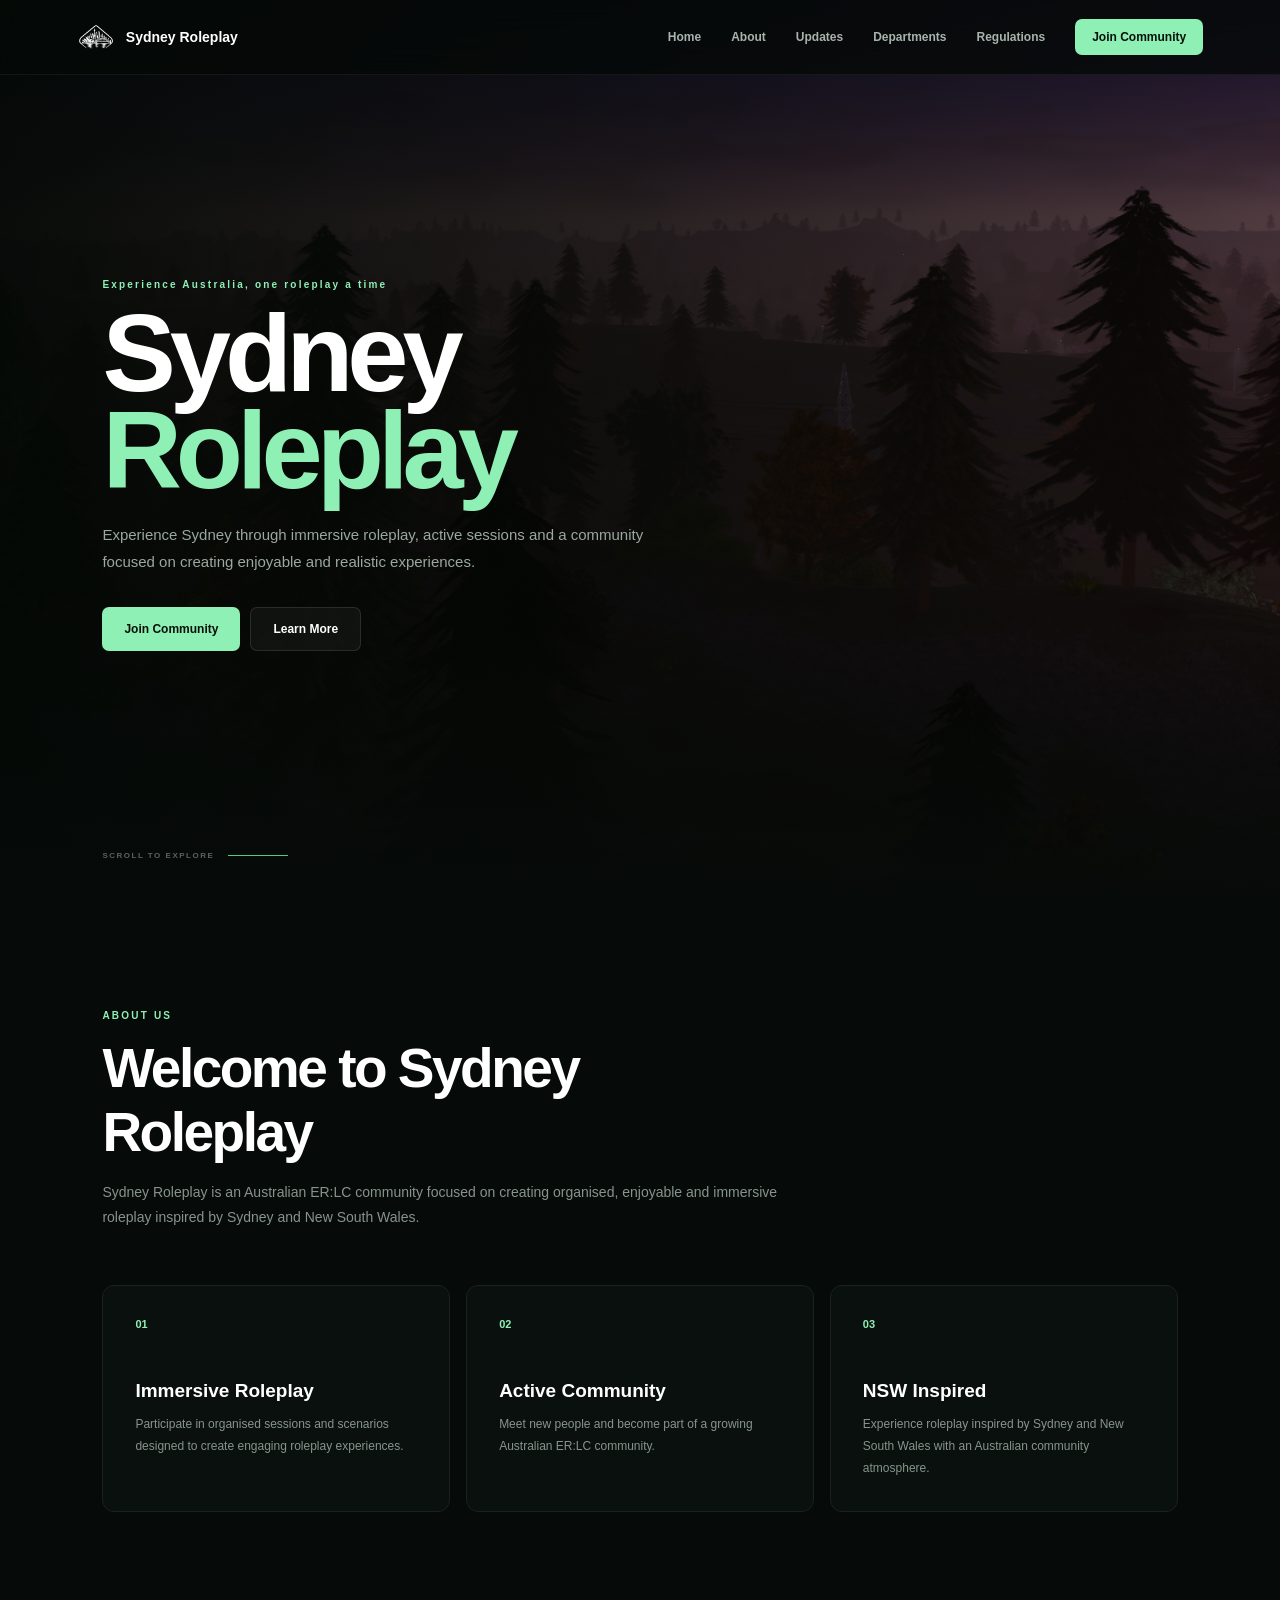
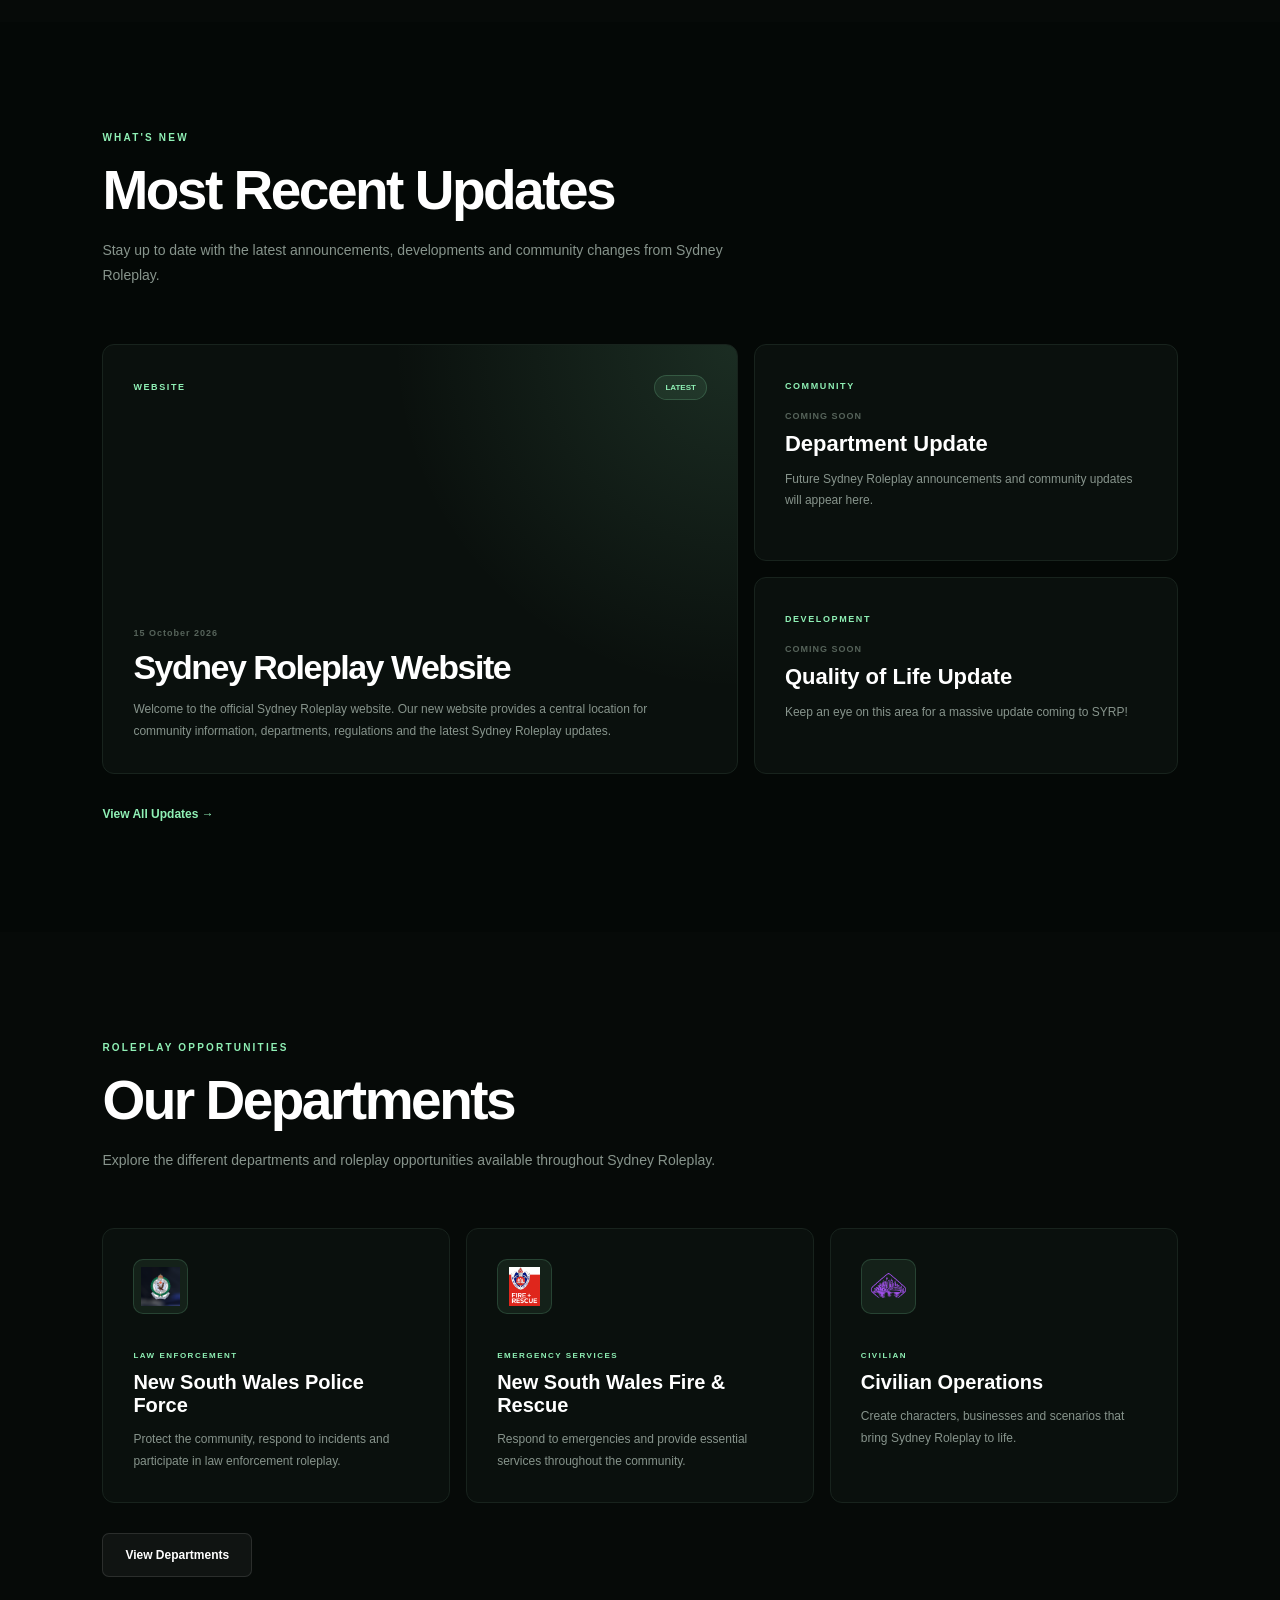
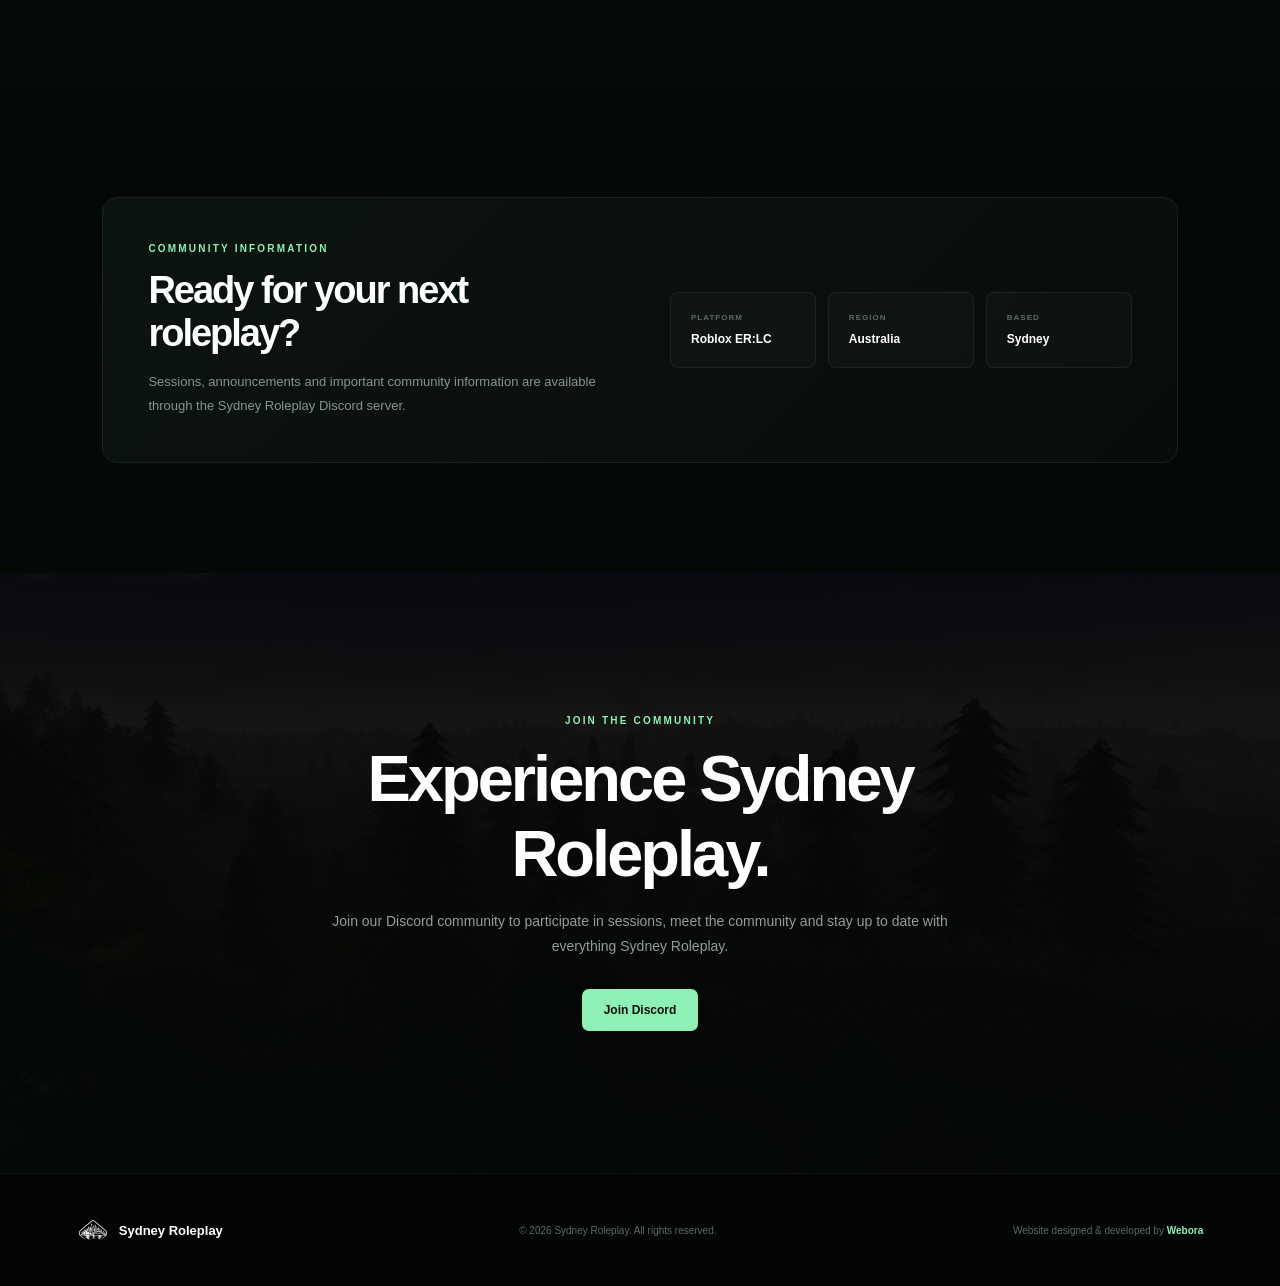
==== index.html @ b18fc3dd "Add files via upload" ====
<!DOCTYPE html>
<html lang="en">

<head>
    <meta charset="UTF-8">
    <meta name="viewport" content="width=device-width, initial-scale=1.0">

    <meta
        name="description"
        content="Sydney Roleplay - An Australian ER:LC roleplay community."
    >

    <title>Sydney Roleplay</title>

    <link rel="stylesheet" href="css/style.css">
</head>

<body>

<!-- ========================================
     NAVBAR
======================================== -->

<header class="navbar">

    <a href="index.html" class="nav-brand">

        <img
            src="assets/images/logo.png"
            alt="Sydney Roleplay Logo"
        >

        <span>Sydney Roleplay</span>

    </a>

    <button
        class="menu-button"
        id="menuButton"
        aria-label="Open navigation"
    >
        ☰
    </button>

    <nav class="nav-links" id="navLinks">

        <a href="#home">Home</a>
        <a href="#about">About</a>
        <a href="#updates">Updates</a>
        <a href="departments.html">Departments</a>
        <a href="regulations.html">Regulations</a>

        <a href="https://discord.gg/NkQF2Vq3fe" class="nav-button">
            Join Community
        </a>

    </nav>

</header>


<!-- ========================================
     HERO
======================================== -->

<section class="hero" id="home">

    <div class="hero-overlay"></div>

    <div class="hero-content reveal">

        <p class="eyebrow">
            Experience Australia, one roleplay a time
        </p>

        <h1>
            Sydney
            <span>Roleplay</span>
        </h1>

        <p class="hero-description">
            Experience Sydney through immersive roleplay,
            active sessions and a community focused on
            creating enjoyable and realistic experiences.
        </p>

        <div class="hero-buttons">

            <a
                href="#join"
                class="button primary-button"
            >
                Join Community
            </a>

            <a
                href="#about"
                class="button secondary-button"
            >
                Learn More
            </a>

        </div>

    </div>

    <div class="scroll-indicator">

        <span>
            SCROLL TO EXPLORE
        </span>

        <div class="scroll-line"></div>

    </div>

</section>


<!-- ========================================
     ABOUT
======================================== -->

<section class="section" id="about">

    <div class="section-heading reveal">

        <p class="section-label">
            ABOUT US
        </p>

        <h2>
            Welcome to Sydney Roleplay
        </h2>

        <p>
            Sydney Roleplay is an Australian ER:LC community
            focused on creating organised, enjoyable and
            immersive roleplay inspired by Sydney and
            New South Wales.
        </p>

    </div>


    <div class="feature-grid">

        <div class="feature-card reveal">

            <span class="feature-number">
                01
            </span>

            <h3>
                Immersive Roleplay
            </h3>

            <p>
                Participate in organised sessions and
                scenarios designed to create engaging
                roleplay experiences.
            </p>

        </div>


        <div class="feature-card reveal">

            <span class="feature-number">
                02
            </span>

            <h3>
                Active Community
            </h3>

            <p>
                Meet new people and become part of a
                growing Australian ER:LC community.
            </p>

        </div>


        <div class="feature-card reveal">

            <span class="feature-number">
                03
            </span>

            <h3>
                NSW Inspired
            </h3>

            <p>
                Experience roleplay inspired by Sydney
                and New South Wales with an Australian
                community atmosphere.
            </p>

        </div>

    </div>

</section>


<!-- ========================================
     MOST RECENT UPDATES
======================================== -->

<section class="section updates-section" id="updates">

    <div class="section-heading reveal">

        <p class="section-label">
            WHAT'S NEW
        </p>

        <h2>
            Most Recent Updates
        </h2>

        <p>
            Stay up to date with the latest announcements,
            developments and community changes from
            Sydney Roleplay.
        </p>

    </div>


    <div class="updates-layout">

        <!-- FEATURED UPDATE -->

        <article class="update-card featured-update reveal">

            <div class="update-top">

                <span class="update-category">
                    WEBSITE
                </span>

                <span class="latest-badge">
                    LATEST
                </span>

            </div>


            <div class="update-content">

                <p class="update-date">
                    15 October 2026
                </p>

                <h3>
                    Sydney Roleplay Website
                </h3>

                <p>
                    Welcome to the official Sydney Roleplay
                    website. Our new website provides a central
                    location for community information,
                    departments, regulations and the latest
                    Sydney Roleplay updates.
                </p>

            </div>

        </article>


        <!-- SMALL UPDATES -->

        <div class="small-updates">

            <article class="update-card reveal">

                <span class="update-category">
                    COMMUNITY
                </span>

                <p class="update-date">
                    COMING SOON
                </p>

                <h3>
                    Department Update
                </h3>

                <p>
                    Future Sydney Roleplay announcements
                    and community updates will appear here.
                </p>

            </article>


            <article class="update-card reveal">

                <span class="update-category">
                    DEVELOPMENT
                </span>

                <p class="update-date">
                    COMING SOON
                </p>

                <h3>
                    Quality of Life Update
                </h3>

                <p>
                    Keep an eye on this area for a massive update coming to SYRP!
                </p>

            </article>

        </div>

    </div>


    <div class="section-action reveal">

        <a
            href="updates.html"
            class="text-button"
        >
            View All Updates →
        </a>

    </div>

</section>


<!-- ========================================
     DEPARTMENTS
======================================== -->

<section class="section departments-preview">

    <div class="section-heading reveal">

        <p class="section-label">
            ROLEPLAY OPPORTUNITIES
        </p>

        <h2>
            Our Departments
        </h2>

        <p>
            Explore the different departments and
            roleplay opportunities available throughout
            Sydney Roleplay.
        </p>

    </div>


    <div class="department-grid">

        <div class="department-card reveal">

            <div class="department-icon department-logo">
    <img
        src="assets/images/police.png"
        alt="Police Logo"
    >
</div>

            <p class="department-type">
                LAW ENFORCEMENT
            </p>

            <h3>
                New South Wales Police Force
            </h3>

            <p>
                Protect the community, respond to incidents
                and participate in law enforcement roleplay.
            </p>

        </div>


        <div class="department-card reveal">

            <div class="department-icon department-logo">
    <img
        src="assets/images/fire.png"
        alt="Fire & Rescue Logo"
    >
</div>

            <p class="department-type">
                EMERGENCY SERVICES
            </p>

            <h3>
                New South Wales Fire & Rescue
            </h3>

            <p>
                Respond to emergencies and provide essential
                services throughout the community.
            </p>

        </div>


        <div class="department-card reveal">

            <div class="department-icon department-logo">
    <img
        src="assets/images/civ.png"
        alt="Civilian Operations Logo"
    >
</div>

            <p class="department-type">
                CIVILIAN
            </p>

            <h3>
                Civilian Operations
            </h3>

            <p>
                Create characters, businesses and scenarios
                that bring Sydney Roleplay to life.
            </p>

        </div>

    </div>


    <div class="section-action reveal">

        <a
            href="departments.html"
            class="button secondary-button"
        >
            View Departments
        </a>

    </div>

</section>


<!-- ========================================
     SERVER INFORMATION
======================================== -->

<section class="section server-section">

    <div class="server-container reveal">

        <div class="server-content">

            <p class="section-label">
                COMMUNITY INFORMATION
            </p>

            <h2>
                Ready for your next roleplay?
            </h2>

            <p>
                Sessions, announcements and important
                community information are available through
                the Sydney Roleplay Discord server.
            </p>

        </div>


        <div class="server-details">

            <div>

                <span>
                    PLATFORM
                </span>

                <strong>
                    Roblox ER:LC
                </strong>

            </div>


            <div>

                <span>
                    REGION
                </span>

                <strong>
                    Australia
                </strong>

            </div>


            <div>

                <span>
                    BASED
                </span>

                <strong>
                    Sydney
                </strong>

            </div>

        </div>

    </div>

</section>


<!-- ========================================
     JOIN
======================================== -->

<section class="join-section" id="join">

    <div class="join-content reveal">

        <p class="section-label">
            JOIN THE COMMUNITY
        </p>

        <h2>
            Experience Sydney Roleplay.
        </h2>

        <p>
            Join our Discord community to participate
            in sessions, meet the community and stay
            up to date with everything Sydney Roleplay.
        </p>

        <!-- REPLACE # WITH YOUR DISCORD INVITE -->

        <a
            href="https://discord.gg/NkQF2Vq3fe"
            target="_blank"
            rel="noopener noreferrer"
            class="button primary-button"
        >
            Join Discord
        </a>

    </div>

</section>


<!-- ========================================
     FOOTER
======================================== -->

<footer class="footer">

    <div class="footer-content">

        <div class="footer-brand">

            <img
                src="assets/images/logo.png"
                alt="Sydney Roleplay Logo"
            >

            <span>
                Sydney Roleplay
            </span>

        </div>


        <p>
            © 2026 Sydney Roleplay.
            All rights reserved.
        </p>


        <p class="webora-credit">
            Website designed & developed by
            <span>Webora</span>
        </p>

    </div>

</footer>


<script src="js/script.js"></script>

</body>

</html>
---- css/style.css ----
/* ========================================
   SYDNEY ROLEPLAY
   LIGHT GREEN THEME
======================================== */

:root {
    --green: #8ff0b5;
    --green-bright: #a9f7c8;
    --green-dark: #55c985;

    --background: #060a08;
    --background-dark: #030605;

    --card: #0a100d;
    --card-light: #0d1511;

    --border: #18231d;
    --border-hover: #2d4938;

    --text: #ffffff;
    --muted: #87948c;
}


/* ========================================
   RESET
======================================== */

* {
    margin: 0;
    padding: 0;
    box-sizing: border-box;
}

html {
    scroll-behavior: smooth;
}

body {
    background: var(--background);
    color: var(--text);

    font-family:
        Inter,
        Arial,
        Helvetica,
        sans-serif;

    overflow-x: hidden;
}

a {
    color: inherit;
    text-decoration: none;
}

button {
    font: inherit;
}


/* ========================================
   NAVBAR
======================================== */

.navbar {
    position: fixed;

    top: 0;
    left: 0;

    width: 100%;
    height: 75px;

    padding: 0 6%;

    display: flex;
    align-items: center;
    justify-content: space-between;

    background: rgba(4, 9, 6, 0.75);

    border-bottom:
        1px solid rgba(255, 255, 255, 0.06);

    backdrop-filter: blur(18px);

    z-index: 1000;

    transition: 0.3s;
}


.nav-brand {
    display: flex;
    align-items: center;

    gap: 11px;

    font-size: 14px;
    font-weight: 750;
}


.nav-brand img {
    width: 38px;
    height: 38px;

    object-fit: contain;
}


.nav-links {
    display: flex;
    align-items: center;

    gap: 30px;
}


.nav-links > a {
    color: #a8b4ac;

    font-size: 12px;
    font-weight: 600;

    transition: 0.2s;
}


.nav-links > a:hover {
    color: var(--green);
}


.nav-links .nav-button {
    padding: 11px 17px;

    background: var(--green);
    color: #071009;

    border-radius: 7px;

    font-weight: 800;
}


.nav-links .nav-button:hover {
    background: var(--green-bright);
    color: #071009;
}


.menu-button {
    display: none;

    background: none;
    color: white;

    border: none;

    font-size: 25px;

    cursor: pointer;
}


/* ========================================
   HERO
======================================== */

.hero {
    position: relative;

    min-height: 100vh;

    display: flex;
    align-items: center;

    padding: 130px 8% 100px;

    background:
        linear-gradient(
            90deg,
            rgba(3, 8, 5, 0.96) 0%,
            rgba(3, 8, 5, 0.76) 48%,
            rgba(3, 8, 5, 0.48) 100%
        ),
        url("../assets/images/background.png");

    background-size: cover;
    background-position: center;
}


.hero-overlay {
    position: absolute;
    inset: 0;

    background:
        linear-gradient(
            to top,
            var(--background) 0%,
            transparent 30%
        );

    pointer-events: none;
}


.hero-content {
    position: relative;

    max-width: 760px;

    z-index: 2;
}


.eyebrow,
.section-label {
    margin-bottom: 15px;

    color: var(--green);

    font-size: 10px;
    font-weight: 800;

    letter-spacing: 2.2px;
}


.hero h1 {
    max-width: 750px;

    margin-bottom: 22px;

    font-size: clamp(
        60px,
        9vw,
        110px
    );

    line-height: 0.88;

    letter-spacing: -6px;
}


.hero h1 span {
    color: var(--green);
}


.hero-description {
    max-width: 580px;

    margin-bottom: 32px;

    color: #9ba8a0;

    font-size: 15px;

    line-height: 1.8;
}


.hero-buttons {
    display: flex;

    gap: 10px;
}


/* ========================================
   BUTTONS
======================================== */

.button {
    display: inline-flex;

    align-items: center;
    justify-content: center;

    padding: 14px 22px;

    border-radius: 7px;

    font-size: 12px;
    font-weight: 750;

    transition: 0.2s;
}


.primary-button {
    background: var(--green);
    color: #061009;
}


.primary-button:hover {
    background: var(--green-bright);

    transform: translateY(-2px);
}


.secondary-button {
    background:
        rgba(255, 255, 255, 0.045);

    color: white;

    border:
        1px solid rgba(255, 255, 255, 0.11);
}


.secondary-button:hover {
    border-color:
        rgba(143, 240, 181, 0.35);

    background:
        rgba(143, 240, 181, 0.06);

    transform: translateY(-2px);
}


/* ========================================
   SCROLL
======================================== */

.scroll-indicator {
    position: absolute;

    left: 8%;
    bottom: 40px;

    display: flex;
    align-items: center;

    gap: 14px;

    color: #58645c;

    font-size: 8px;
    font-weight: 800;

    letter-spacing: 1.5px;

    z-index: 3;
}


.scroll-line {
    width: 60px;
    height: 1px;

    background: var(--green-dark);
}


/* ========================================
   SECTIONS
======================================== */

.section {
    padding: 110px 8%;
}


.section-heading {
    max-width: 680px;

    margin-bottom: 55px;
}


.section-heading h2 {
    margin-bottom: 16px;

    font-size: clamp(
        36px,
        5vw,
        55px
    );

    letter-spacing: -2.5px;
}


.section-heading > p:last-child {
    color: var(--muted);

    font-size: 14px;

    line-height: 1.8;
}


/* ========================================
   ABOUT CARDS
======================================== */

.feature-grid {
    display: grid;

    grid-template-columns:
        repeat(3, 1fr);

    gap: 16px;
}


.feature-card {
    padding: 32px;

    background: var(--card);

    border:
        1px solid var(--border);

    border-radius: 12px;

    transition: 0.25s;
}


.feature-card:hover {
    transform: translateY(-4px);

    border-color: var(--border-hover);

    box-shadow:
        0 15px 40px
        rgba(0, 0, 0, 0.18);
}


.feature-number {
    display: block;

    margin-bottom: 50px;

    color: var(--green);

    font-size: 11px;
    font-weight: 800;
}


.feature-card h3 {
    margin-bottom: 12px;

    font-size: 19px;
}


.feature-card p {
    color: var(--muted);

    font-size: 12px;

    line-height: 1.8;
}


/* ========================================
   UPDATES
======================================== */

.updates-section {
    background: #040806;
}


.updates-layout {
    display: grid;

    grid-template-columns:
        1.5fr 1fr;

    gap: 16px;
}


.update-card {
    padding: 30px;

    background: var(--card);

    border:
        1px solid var(--border);

    border-radius: 12px;

    transition: 0.25s;
}


.update-card:hover {
    transform: translateY(-3px);

    border-color: var(--border-hover);
}


.featured-update {
    min-height: 430px;

    display: flex;
    flex-direction: column;
    justify-content: space-between;

    background:
        radial-gradient(
            circle at top right,
            rgba(143, 240, 181, 0.13),
            transparent 45%
        ),
        var(--card);
}


.update-top {
    display: flex;

    align-items: center;
    justify-content: space-between;
}


.update-category {
    color: var(--green);

    font-size: 9px;
    font-weight: 800;

    letter-spacing: 1.6px;
}


.latest-badge {
    padding: 7px 10px;

    background:
        rgba(143, 240, 181, 0.08);

    color: var(--green);

    border:
        1px solid
        rgba(143, 240, 181, 0.18);

    border-radius: 100px;

    font-size: 8px;
    font-weight: 800;
}


.update-date {
    margin: 18px 0 10px;

    color: #56635a;

    font-size: 9px;
    font-weight: 700;

    letter-spacing: 1px;
}


.update-card h3 {
    margin-bottom: 12px;

    font-size: 22px;
}


.featured-update h3 {
    font-size: 34px;

    letter-spacing: -1.5px;
}


.update-card p:last-child {
    color: var(--muted);

    font-size: 12px;

    line-height: 1.8;
}


.small-updates {
    display: grid;

    gap: 16px;
}


.section-action {
    margin-top: 30px;
}


.text-button {
    color: var(--green);

    font-size: 12px;
    font-weight: 700;
}


.text-button:hover {
    color: var(--green-bright);
}


/* ========================================
   DEPARTMENTS
======================================== */

.department-grid {
    display: grid;

    grid-template-columns:
        repeat(3, 1fr);

    gap: 16px;
}


.department-card {
    padding: 30px;

    background: var(--card);

    border:
        1px solid var(--border);

    border-radius: 12px;

    transition: 0.25s;
}


.department-card:hover {
    transform: translateY(-4px);

    border-color: var(--border-hover);
}


.department-icon {
    width: 55px;
    height: 55px;

    margin-bottom: 35px;

    display: flex;
    align-items: center;
    justify-content: center;

    background:
        rgba(143, 240, 181, 0.08);

    color: var(--green);

    border:
        1px solid
        rgba(143, 240, 181, 0.16);

    border-radius: 10px;

    font-size: 10px;
    font-weight: 900;
}


.department-type {
    margin-bottom: 8px;

    color: var(--green) !important;

    font-size: 8px !important;
    font-weight: 800;

    letter-spacing: 1.5px;
}


.department-card h3 {
    margin-bottom: 12px;

    font-size: 20px;
}


.department-card p {
    color: var(--muted);

    font-size: 12px;

    line-height: 1.8;
}


/* ========================================
   SERVER INFORMATION
======================================== */

.server-section {
    background: #040806;
}


.server-container {
    max-width: 1200px;

    margin: auto;

    padding: 45px;

    display: grid;

    grid-template-columns:
        1fr 1fr;

    gap: 60px;

    background:
        linear-gradient(
            135deg,
            #0c1410,
            #080d0a
        );

    border:
        1px solid var(--border);

    border-radius: 15px;
}


.server-content h2 {
    margin-bottom: 15px;

    font-size: 38px;

    letter-spacing: -2px;
}


.server-content > p:last-child {
    color: var(--muted);

    font-size: 13px;

    line-height: 1.8;
}


.server-details {
    display: grid;

    grid-template-columns:
        repeat(3, 1fr);

    align-items: center;

    gap: 12px;
}


.server-details div {
    padding: 20px;

    background:
        rgba(255, 255, 255, 0.025);

    border:
        1px solid
        rgba(255, 255, 255, 0.06);

    border-radius: 8px;
}


.server-details span {
    display: block;

    margin-bottom: 7px;

    color: #5c6960;

    font-size: 8px;
    font-weight: 800;

    letter-spacing: 1px;
}


.server-details strong {
    font-size: 12px;
}


/* ========================================
   JOIN
======================================== */

.join-section {
    min-height: 600px;

    padding: 100px 8%;

    display: flex;
    align-items: center;
    justify-content: center;

    text-align: center;

    background:
        linear-gradient(
            rgba(3, 8, 5, 0.84),
            rgba(3, 8, 5, 0.96)
        ),
        url("../assets/images/background.png");

    background-size: cover;
    background-position: center;
}


.join-content {
    max-width: 650px;
}


.join-content h2 {
    margin-bottom: 18px;

    font-size: clamp(
        42px,
        6vw,
        65px
    );

    letter-spacing: -3px;
}


.join-content > p:not(.section-label) {
    margin-bottom: 30px;

    color: #929e96;

    font-size: 14px;

    line-height: 1.8;
}


/* ========================================
   FOOTER
======================================== */

.footer {
    padding: 40px 6%;

    background: #020503;

    border-top:
        1px solid rgba(255,255,255,0.06);
}


.footer-content {
    max-width: 1300px;

    margin: auto;

    display: flex;
    align-items: center;
    justify-content: space-between;

    gap: 25px;
}


.footer-brand {
    display: flex;
    align-items: center;

    gap: 10px;

    font-size: 13px;
    font-weight: 700;
}


.footer-brand img {
    width: 32px;
    height: 32px;

    object-fit: contain;
}


.footer p {
    color: #5e6a62;

    font-size: 10px;
}


.webora-credit span {
    color: var(--green);

    font-weight: 800;
}


/* ========================================
   SCROLL REVEAL
======================================== */

.reveal-ready .reveal {
    opacity: 0;

    transform: translateY(25px);

    transition:
        opacity 0.7s ease,
        transform 0.7s ease;
}


.reveal-ready .reveal.visible {
    opacity: 1;

    transform: translateY(0);
}


/* ========================================
   MOBILE
======================================== */

@media (max-width: 900px) {

    .menu-button {
        display: block;
    }


    .nav-links {
        position: absolute;

        top: 75px;
        left: 0;

        width: 100%;

        padding: 25px;

        display: none;
        flex-direction: column;
        align-items: stretch;

        gap: 5px;

        background:
            rgba(3, 8, 5, 0.98);

        border-bottom:
            1px solid var(--border);
    }


    .nav-links.open {
        display: flex;
    }


    .nav-links > a {
        padding: 13px;
    }


    .feature-grid,
    .department-grid {
        grid-template-columns: 1fr;
    }


    .updates-layout {
        grid-template-columns: 1fr;
    }


    .featured-update {
        min-height: 350px;
    }


    .server-container {
        grid-template-columns: 1fr;
    }


    .server-details {
        grid-template-columns: 1fr;
    }


    .footer-content {
        flex-direction: column;

        text-align: center;
    }

}


@media (max-width: 600px) {

    .section {
        padding: 85px 22px;
    }


    .hero {
        padding: 120px 22px 100px;
    }


    .hero h1 {
        font-size: 60px;

        letter-spacing: -4px;
    }


    .hero-buttons {
        flex-direction: column;
    }


    .scroll-indicator {
        left: 22px;
    }


    .server-container {
        padding: 25px;
    }


    .featured-update h3 {
        font-size: 27px;
    }

}/* DEPARTMENT LOGOS */

.department-logo {
    overflow: hidden;
    padding: 7px;
}

.department-logo img {
    width: 100%;
    height: 100%;

    object-fit: contain;
}/* ========================================
   PAGE HERO
======================================== */

.page-hero {
    min-height: 520px;

    padding: 150px 8% 90px;

    display: flex;
    align-items: center;

    background:
        linear-gradient(
            rgba(3, 8, 5, 0.78),
            rgba(3, 8, 5, 0.96)
        ),
        url("../assets/images/background.png");

    background-size: cover;
    background-position: center;
}


.page-hero-content {
    max-width: 750px;
}


.page-hero h1 {
    margin-bottom: 20px;

    font-size: clamp(
        55px,
        8vw,
        90px
    );

    line-height: 0.95;

    letter-spacing: -5px;
}


.page-hero h1 span {
    color: var(--green);
}


.page-hero-content > p:last-child {
    max-width: 570px;

    color: var(--muted);

    font-size: 14px;

    line-height: 1.8;
}



/* ========================================
   ALL UPDATES
======================================== */

.all-updates-section {
    background: var(--background);
}


.all-updates-grid {
    display: grid;

    gap: 18px;

    max-width: 1100px;
}


.full-update-card {
    padding: 35px;

    background:
        radial-gradient(
            circle at top right,
            rgba(143, 240, 181, 0.06),
            transparent 35%
        ),
        var(--card);

    border:
        1px solid var(--border);

    border-radius: 14px;

    transition: 0.25s;
}


.full-update-card:hover {
    transform: translateY(-3px);

    border-color: var(--border-hover);
}


.full-update-header {
    display: flex;

    align-items: flex-start;
    justify-content: space-between;

    gap: 20px;
}


.full-update-header h3 {
    margin-top: 10px;

    font-size: 27px;

    letter-spacing: -1px;
}


.full-update-description {
    max-width: 800px;

    margin-top: 18px;

    color: var(--muted);

    font-size: 13px;

    line-height: 1.9;

    white-space: pre-line;
}


.update-footer {
    margin-top: 28px;

    padding-top: 18px;

    display: flex;
    justify-content: space-between;

    gap: 20px;

    border-top:
        1px solid rgba(255,255,255,0.06);

    color: #59665d;

    font-size: 9px;

    font-weight: 700;

    letter-spacing: 0.7px;
}



/* ========================================
   UPDATES JOIN
======================================== */

.updates-join {
    padding: 110px 8%;

    display: flex;
    justify-content: center;

    text-align: center;

    background: #040806;
}


.updates-join-content {
    max-width: 650px;
}


.updates-join h2 {
    margin-bottom: 16px;

    font-size: clamp(
        38px,
        5vw,
        55px
    );

    letter-spacing: -2.5px;
}


.updates-join-content > p:not(.section-label) {
    margin-bottom: 28px;

    color: var(--muted);

    font-size: 13px;

    line-height: 1.8;
}



/* ========================================
   ACTIVE NAVIGATION
======================================== */

.nav-links > a.active {
    color: var(--green);
}



/* ========================================
   UPDATES MOBILE
======================================== */

@media (max-width: 600px) {

    .page-hero {
        min-height: 450px;

        padding:
            130px 22px 70px;
    }


    .page-hero h1 {
        font-size: 55px;

        letter-spacing: -3px;
    }


    .full-update-card {
        padding: 25px;
    }


    .full-update-header h3 {
        font-size: 23px;
    }


    .update-footer {
        flex-direction: column;

        gap: 5px;
    }

}/* ========================================
   DEPARTMENT SHOWCASE
======================================== */

.departments-page {
    background: var(--background);
}


.department-showcase {
    max-width: 1250px;

    display: grid;

    gap: 25px;
}



/* ========================================
   LARGE DEPARTMENT CARD
======================================== */

.department-showcase-card {
    position: relative;

    min-height: 500px;

    overflow: hidden;

    display: flex;
    align-items: flex-end;

    border:
        1px solid var(--border);

    border-radius: 16px;

    background-size: cover;

    background-position: center;

    transition:
        transform 0.3s ease,
        border-color 0.3s ease;
}


.department-showcase-card:hover {
    transform: translateY(-5px);

    border-color:
        rgba(143, 240, 181, 0.35);
}



/* ========================================
   DEPARTMENT BACKGROUNDS
======================================== */

.nswpf-card {
    background-image:
        url("../assets/images/nswpfback.png");
}


.afp-card {
    background-image:
        url("../assets/images/AFPback.png");
}



/* ========================================
   BACKGROUND OVERLAY
======================================== */

.department-showcase-overlay {
    position: absolute;

    inset: 0;

    background:
        linear-gradient(
            90deg,
            rgba(3, 8, 5, 0.97) 0%,
            rgba(3, 8, 5, 0.86) 38%,
            rgba(3, 8, 5, 0.40) 75%,
            rgba(3, 8, 5, 0.22) 100%
        );

    transition: 0.3s;
}


.department-showcase-card:hover
.department-showcase-overlay {
    background:
        linear-gradient(
            90deg,
            rgba(3, 8, 5, 0.97) 0%,
            rgba(3, 8, 5, 0.82) 38%,
            rgba(3, 8, 5, 0.34) 75%,
            rgba(3, 8, 5, 0.15) 100%
        );
}



/* ========================================
   CONTENT
======================================== */

.department-showcase-content {
    position: relative;

    width: 100%;

    padding: 55px;

    display: flex;
    align-items: center;

    gap: 35px;

    z-index: 2;
}



/* ========================================
   LOGO
======================================== */

.department-showcase-logo {
    width: 120px;
    height: 120px;

    flex-shrink: 0;

    padding: 15px;

    display: flex;
    align-items: center;
    justify-content: center;

    background:
        rgba(7, 13, 9, 0.75);

    border:
        1px solid
        rgba(143, 240, 181, 0.18);

    border-radius: 16px;

    backdrop-filter: blur(12px);
}


.department-showcase-logo img {
    width: 100%;
    height: 100%;

    object-fit: contain;
}



/* ========================================
   TEXT
======================================== */

.department-showcase-text {
    max-width: 620px;
}


.department-showcase-type {
    margin-bottom: 10px;

    color: var(--green);

    font-size: 9px;
    font-weight: 800;

    letter-spacing: 1.8px;
}


.department-showcase-text h2 {
    margin-bottom: 16px;

    font-size: clamp(
        32px,
        4vw,
        48px
    );

    line-height: 1;

    letter-spacing: -2px;
}


.department-showcase-text h2 span {
    color: var(--green);
}


.department-showcase-text > p:last-of-type {
    max-width: 570px;

    color: #a0aaa3;

    font-size: 13px;

    line-height: 1.8;
}



/* ========================================
   TAGS
======================================== */

.department-tags {
    margin-top: 22px;

    display: flex;
    flex-wrap: wrap;

    gap: 8px;
}


.department-tags span {
    padding: 7px 11px;

    background:
        rgba(143, 240, 181, 0.07);

    color: var(--green);

    border:
        1px solid
        rgba(143, 240, 181, 0.13);

    border-radius: 100px;

    font-size: 8px;
    font-weight: 700;

    letter-spacing: 0.5px;
}



/* ========================================
   MORE DEPARTMENTS
======================================== */

.department-coming {
    padding: 100px 8%;

    display: flex;
    justify-content: center;

    background: #040806;

    text-align: center;
}


.department-coming-content {
    max-width: 620px;
}


.department-coming h2 {
    margin-bottom: 15px;

    font-size: clamp(
        35px,
        5vw,
        50px
    );

    letter-spacing: -2px;
}


.department-coming-content > p:last-child {
    color: var(--muted);

    font-size: 13px;

    line-height: 1.8;
}



/* ========================================
   DEPARTMENT MOBILE
======================================== */

@media (max-width: 750px) {

    .department-showcase-card {
        min-height: 600px;

        align-items: flex-end;

        background-position: center;
    }


    .department-showcase-overlay {
        background:
            linear-gradient(
                to top,
                rgba(3, 8, 5, 0.98) 0%,
                rgba(3, 8, 5, 0.90) 48%,
                rgba(3, 8, 5, 0.35) 100%
            );
    }


    .department-showcase-card:hover
    .department-showcase-overlay {
        background:
            linear-gradient(
                to top,
                rgba(3, 8, 5, 0.98) 0%,
                rgba(3, 8, 5, 0.90) 48%,
                rgba(3, 8, 5, 0.35) 100%
            );
    }


    .department-showcase-content {
        padding: 30px;

        flex-direction: column;

        align-items: flex-start;

        gap: 22px;
    }


    .department-showcase-logo {
        width: 90px;
        height: 90px;
    }


    .department-showcase-text h2 {
        font-size: 34px;
    }

}/* ========================================
   AMBULANCE BACKGROUND
======================================== */

.ambulance-card {
    background-image:
        url("../assets/images/ambulanceback.png");
}


/* ========================================
   VIEW SUBDIVISIONS BUTTON
======================================== */

.department-button {
    width: fit-content;

    margin-top: 25px;

    padding: 13px 18px;

    display: inline-flex;
    align-items: center;

    gap: 12px;

    background: var(--green);
    color: #061009;

    border-radius: 8px;

    font-size: 11px;
    font-weight: 800;

    text-decoration: none;

    transition:
        transform 0.2s ease,
        background 0.2s ease;
}


.department-button span {
    font-size: 16px;

    transition:
        transform 0.2s ease;
}


.department-button:hover {
    background: var(--green-bright);

    transform: translateY(-2px);
}


.department-button:hover span {
    transform: translateX(4px);
}/* ========================================
   DEPARTMENT SUBDIVISION PAGE
======================================== */

.department-page-hero {
    position: relative;

    min-height: 720px;

    padding: 150px 8% 90px;

    display: flex;
    align-items: flex-end;

    background-size: cover;
    background-position: center;
}


.nswpf-page-hero {
    background-image:
        url("../assets/images/nswpfback.png");
}


.department-page-overlay {
    position: absolute;
    inset: 0;

    background:
        linear-gradient(
            to right,
            rgba(3, 8, 5, 0.98) 0%,
            rgba(3, 8, 5, 0.82) 48%,
            rgba(3, 8, 5, 0.35) 100%
        ),
        linear-gradient(
            to top,
            var(--background) 0%,
            transparent 45%
        );
}


.department-page-content {
    position: relative;

    max-width: 800px;

    z-index: 2;
}


.back-link {
    display: inline-block;

    margin-bottom: 35px;

    color: #87948c;

    font-size: 11px;
    font-weight: 700;

    transition: 0.2s;
}


.back-link:hover {
    color: var(--green);
}


.department-page-logo {
    width: 100px;
    height: 100px;

    margin-bottom: 25px;

    padding: 12px;

    display: flex;
    align-items: center;
    justify-content: center;

    background:
        rgba(5, 12, 8, 0.72);

    border:
        1px solid rgba(143, 240, 181, 0.16);

    border-radius: 14px;

    backdrop-filter: blur(15px);
}


.department-page-logo img {
    width: 100%;
    height: 100%;

    object-fit: contain;
}


.department-page-content h1 {
    max-width: 800px;

    margin-bottom: 20px;

    font-size: clamp(
        50px,
        7vw,
        82px
    );

    line-height: 0.95;

    letter-spacing: -4px;
}


.department-page-content h1 span {
    color: var(--green);
}


.department-page-content > p:last-child {
    max-width: 650px;

    color: #a0aaa3;

    font-size: 14px;

    line-height: 1.8;
}


/* ========================================
   DIVISION GRID
======================================== */

.division-section {
    background: var(--background);
}


.division-grid {
    display: grid;

    grid-template-columns:
        repeat(2, minmax(0, 1fr));

    gap: 16px;

    max-width: 1200px;
}


.division-card {
    min-height: 300px;

    padding: 30px;

    display: flex;
    flex-direction: column;

    background:
        radial-gradient(
            circle at top right,
            rgba(143, 240, 181, 0.045),
            transparent 45%
        ),
        var(--card);

    border:
        1px solid var(--border);

    border-radius: 13px;

    transition: 0.25s;
}


.division-card:hover {
    transform: translateY(-4px);

    border-color: var(--border-hover);
}


.division-card.available {
    border-color:
        rgba(143, 240, 181, 0.18);
}


.division-card-top {
    margin-bottom: 42px;

    display: flex;
    align-items: center;
    justify-content: space-between;

    gap: 15px;
}


.division-number {
    color: var(--green);

    font-size: 10px;
    font-weight: 800;
}


.division-status {
    padding: 7px 10px;

    border-radius: 100px;

    font-size: 7px;
    font-weight: 900;

    letter-spacing: 1px;
}


.available-status {
    background:
        rgba(143, 240, 181, 0.08);

    color: var(--green);

    border:
        1px solid rgba(143, 240, 181, 0.15);
}


.coming-status {
    background:
        rgba(255, 255, 255, 0.04);

    color: #7d8981;

    border:
        1px solid rgba(255, 255, 255, 0.07);
}


.unclaimed-status {
    background:
        rgba(255, 200, 90, 0.07);

    color: #e8bf69;

    border:
        1px solid rgba(255, 200, 90, 0.13);
}


.division-card h3 {
    margin-bottom: 12px;

    font-size: 23px;

    letter-spacing: -0.7px;
}


.division-card > p {
    max-width: 500px;

    color: var(--muted);

    font-size: 12px;

    line-height: 1.8;
}


.division-footer {
    margin-top: auto;

    padding-top: 30px;
}


.division-availability {
    color: var(--green);

    font-size: 10px;
    font-weight: 700;
}


.division-application-button {
    width: fit-content;

    margin-top: auto;

    padding: 12px 16px;

    background:
        rgba(255, 255, 255, 0.035);

    color: #69756d;

    border:
        1px solid rgba(255, 255, 255, 0.07);

    border-radius: 7px;

    font-size: 9px;
    font-weight: 750;

    cursor: not-allowed;
}


/* ========================================
   APPLICATION NOTICE
======================================== */

.division-notice-section {
    padding: 30px 8% 110px;

    background: var(--background);
}


.division-notice {
    max-width: 1200px;

    padding: 35px;

    display: flex;
    align-items: flex-start;

    gap: 25px;

    background: #080e0a;

    border:
        1px solid var(--border);

    border-radius: 13px;
}


.notice-icon {
    width: 45px;
    height: 45px;

    flex-shrink: 0;

    display: flex;
    align-items: center;
    justify-content: center;

    background:
        rgba(143, 240, 181, 0.08);

    color: var(--green);

    border:
        1px solid rgba(143, 240, 181, 0.14);

    border-radius: 50%;

    font-size: 17px;
    font-weight: 900;
}


.division-notice h2 {
    margin-bottom: 10px;

    font-size: 25px;

    letter-spacing: -1px;
}


.division-notice > div:last-child > p:last-child {
    max-width: 700px;

    color: var(--muted);

    font-size: 12px;

    line-height: 1.8;
}


/* ========================================
   MOBILE
======================================== */

@media (max-width: 750px) {

    .department-page-hero {
        min-height: 650px;

        padding:
            130px 22px 70px;
    }


    .department-page-overlay {
        background:
            linear-gradient(
                to top,
                rgba(3, 8, 5, 0.98) 0%,
                rgba(3, 8, 5, 0.78) 65%,
                rgba(3, 8, 5, 0.35) 100%
            );
    }


    .department-page-content h1 {
        font-size: 48px;

        letter-spacing: -3px;
    }


    .division-grid {
        grid-template-columns: 1fr;
    }


    .division-card {
        min-height: 280px;
    }


    .division-notice {
        flex-direction: column;
    }

}/* ========================================
   AMBULANCE DIVISIONS HERO
======================================== */

.ambulance-page-hero {
    background-image:
        url("../assets/images/ambulanceback.png");
}/* ========================================
   AMBULANCE PAGE
======================================== */

.ambulance-page-hero {
    background-image:
        url("../assets/images/ambulanceback.png");
}


/* ========================================
   DIVISION CARD LAYOUT FIX
======================================== */

.division-card {
    display: flex;
    flex-direction: column;
}


/* ========================================
   APPLY TODAY BUTTON
======================================== */

.division-apply-button {
    width: fit-content;

    margin-top: auto;
    padding: 12px 18px;

    display: inline-flex;
    align-items: center;
    justify-content: center;

    gap: 10px;

    background: var(--green);
    color: #061009;

    border-radius: 7px;

    font-size: 10px;
    font-weight: 800;

    text-decoration: none;

    transition:
        transform 0.2s ease,
        background 0.2s ease,
        box-shadow 0.2s ease;
}


.division-card > p {
    margin-bottom: 30px;
}


.division-apply-button span {
    font-size: 15px;

    transition: transform 0.2s ease;
}


.division-apply-button:hover {
    background: var(--green-bright);

    transform: translateY(-2px);

    box-shadow:
        0 8px 25px
        rgba(143, 240, 181, 0.12);
}


.division-apply-button:hover span {
    transform: translateX(4px);
}/* ========================================
   AFP PAGE
======================================== */

.afp-page-hero {
    background-image:
        url("../assets/images/AFPback.png");
}/* ========================================
   LIVE SERVER PAGE
======================================== */

.server-page {
    min-height: 100vh;

    padding:
        150px 8% 100px;

    background:
        radial-gradient(
            circle at 10% 5%,
            rgba(143, 240, 181, 0.08),
            transparent 25%
        ),
        radial-gradient(
            circle at 90% 15%,
            rgba(114, 199, 255, 0.06),
            transparent 30%
        ),
        var(--background);
}


/* ========================================
   SERVER HEADING
======================================== */

.server-heading {
    max-width: 1200px;

    margin: 0 auto 45px;

    display: flex;
    align-items: flex-end;
    justify-content: space-between;

    gap: 30px;
}


.server-heading h1 {
    margin-bottom: 15px;

    font-size: clamp(
        48px,
        7vw,
        80px
    );

    letter-spacing: -4px;
    line-height: 0.95;
}


.server-heading h1 span {
    color: var(--green);
}


.server-heading > div:first-child > p:last-child {
    max-width: 550px;

    color: var(--muted);

    font-size: 13px;
    line-height: 1.8;
}


/* ========================================
   SERVER STATUS
======================================== */

.server-status-badge {
    padding: 11px 15px;

    display: flex;
    align-items: center;

    gap: 9px;

    background:
        rgba(255,255,255,0.03);

    border:
        1px solid var(--border);

    border-radius: 100px;

    color: var(--muted);

    font-size: 9px;
    font-weight: 800;

    letter-spacing: 0.7px;
}


.status-dot {
    width: 7px;
    height: 7px;

    border-radius: 50%;

    background: #777;
}


.server-status-badge.online {
    color: var(--green);

    border-color:
        rgba(143,240,181,0.18);
}


.server-status-badge.online
.status-dot {
    background: var(--green);

    box-shadow:
        0 0 12px
        rgba(143,240,181,0.7);
}


.server-status-badge.offline {
    color: #ff7d7d;
}


.server-status-badge.offline
.status-dot {
    background: #ff7d7d;
}


/* ========================================
   SERVER OVERVIEW
======================================== */

.server-overview-card {
    max-width: 1200px;

    margin: 0 auto 80px;

    padding: 40px;

    background:
        radial-gradient(
            circle at 5% 10%,
            rgba(143,240,181,0.09),
            transparent 35%
        ),
        radial-gradient(
            circle at 95% 20%,
            rgba(114,199,255,0.07),
            transparent 35%
        ),
        #09100e;

    border:
        1px solid var(--border);

    border-radius: 16px;
}


.server-overview-top {
    display: flex;

    align-items: center;
    justify-content: space-between;

    gap: 30px;

    padding-bottom: 40px;

    border-bottom:
        1px solid var(--border);
}


.server-overview-top h2 {
    margin-bottom: 8px;

    font-size: 28px;
}


.server-description {
    color: var(--muted);

    font-size: 11px;
}


/* ========================================
   JOIN SERVER
======================================== */

.server-join-button {
    padding: 13px 19px;

    display: inline-flex;
    align-items: center;

    gap: 12px;

    background: var(--green);
    color: #061009;

    border-radius: 8px;

    font-size: 10px;
    font-weight: 850;

    text-decoration: none;

    transition: 0.2s;
}


.server-join-button:hover {
    transform: translateY(-2px);

    background: var(--green-bright);
}


.server-join-button span {
    font-size: 15px;
}


/* ========================================
   SERVER STATS
======================================== */

.server-stats {
    padding-top: 40px;

    display: grid;

    grid-template-columns:
        repeat(4, 1fr);
}


.server-stat {
    padding: 15px 30px;

    display: flex;
    flex-direction: column;

    gap: 7px;

    border-right:
        1px solid var(--border);
}


.server-stat:first-child {
    padding-left: 0;
}


.server-stat:last-child {
    border-right: none;
}


.server-stat-value {
    color: var(--green);

    font-size: 30px;
    font-weight: 800;

    letter-spacing: -1px;
}


.blue-stat
.server-stat-value {
    color: var(--blue);
}


.server-stat-label {
    color: var(--muted);

    font-size: 8px;
    font-weight: 800;

    letter-spacing: 1.2px;
}


/* ========================================
   PLAYER SECTION
======================================== */

.players-section {
    max-width: 1200px;

    margin: 0 auto 80px;
}


.players-header {
    margin-bottom: 25px;

    display: flex;
    align-items: flex-end;
    justify-content: space-between;

    gap: 30px;
}


.players-header h2 {
    font-size: 30px;
}


.player-search input {
    width: 260px;

    padding: 12px 15px;

    background: var(--card);

    color: white;

    border:
        1px solid var(--border);

    border-radius: 8px;

    outline: none;

    font-family: inherit;

    font-size: 11px;

    transition: 0.2s;
}


.player-search input:focus {
    border-color:
        rgba(114,199,255,0.5);

    box-shadow:
        0 0 0 3px
        rgba(114,199,255,0.05);
}


/* ========================================
   PLAYER TABLE
======================================== */

.player-table-container {
    overflow: hidden;

    background: var(--card);

    border:
        1px solid var(--border);

    border-radius: 12px;
}


.player-table-header,
.player-row {
    display: grid;

    grid-template-columns:
        2fr 1.4fr 0.8fr;

    align-items: center;
}


.player-table-header {
    padding: 14px 20px;

    background:
        rgba(255,255,255,0.02);

    border-bottom:
        1px solid var(--border);

    color: #66736b;

    font-size: 8px;
    font-weight: 850;

    letter-spacing: 1px;
}


.player-row {
    min-height: 70px;

    padding: 12px 20px;

    border-bottom:
        1px solid var(--border);

    transition: 0.2s;
}


.player-row:last-child {
    border-bottom: none;
}


.player-row:hover {
    background:
        rgba(143,240,181,0.025);
}


/* ========================================
   PLAYER
======================================== */

.player-name {
    display: flex;
    align-items: center;

    gap: 13px;
}


.player-avatar {
    width: 38px;
    height: 38px;

    display: flex;
    align-items: center;
    justify-content: center;

    background:
        rgba(143,240,181,0.08);

    color: var(--green);

    border:
        1px solid
        rgba(143,240,181,0.13);

    border-radius: 8px;

    font-size: 13px;
    font-weight: 850;
}


.player-name strong {
    font-size: 11px;
}


.staff-tag {
    margin-left: 8px;

    padding: 4px 6px;

    background:
        rgba(114,199,255,0.08);

    color: var(--blue);

    border:
        1px solid
        rgba(114,199,255,0.12);

    border-radius: 4px;

    font-size: 6px;
    font-weight: 900;
}


.player-team,
.player-callsign {
    color: #96a29b;

    font-size: 10px;
}


/* ========================================
   EMPTY / LOADING
======================================== */

.players-loading,
.no-players {
    min-height: 180px;

    display: flex;
    flex-direction: column;

    align-items: center;
    justify-content: center;

    gap: 10px;

    text-align: center;

    color: var(--muted);
}


.server-loader {
    width: 25px;
    height: 25px;

    border:
        2px solid var(--border);

    border-top-color:
        var(--green);

    border-radius: 50%;

    animation:
        serverSpin 0.8s linear infinite;
}


@keyframes serverSpin {

    to {
        transform: rotate(360deg);
    }

}


/* ========================================
   SERVER INFO CARDS
======================================== */

.server-info-grid {
    max-width: 1200px;

    margin: auto;

    display: grid;

    grid-template-columns:
        repeat(3, 1fr);

    gap: 15px;
}


.server-info-card {
    min-height: 220px;

    padding: 28px;

    background: var(--card);

    border:
        1px solid var(--border);

    border-radius: 12px;
}


.server-info-icon {
    margin-bottom: 35px;

    color: var(--green);

    font-size: 9px;
    font-weight: 900;
}


.server-info-icon.blue {
    color: var(--blue);
}


.server-info-card h3 {
    margin-bottom: 10px;

    font-size: 17px;
}


.server-info-card p {
    color: var(--muted);

    font-size: 10px;
    line-height: 1.7;
}


.server-info-card a {
    display: inline-block;

    margin-top: 15px;

    color: var(--green);

    font-size: 9px;
    font-weight: 800;
}


/* ========================================
   MOBILE
======================================== */

@media (max-width: 800px) {

    .server-page {
        padding:
            130px 20px 80px;
    }


    .server-heading {
        align-items: flex-start;
        flex-direction: column;
    }


    .server-overview-card {
        padding: 25px;
    }


    .server-overview-top {
        align-items: flex-start;
        flex-direction: column;
    }


    .server-stats {
        grid-template-columns:
            repeat(2, 1fr);

        gap: 25px 0;
    }


    .server-stat:nth-child(2) {
        border-right: none;
    }


    .players-header {
        align-items: flex-start;
        flex-direction: column;
    }


    .player-search,
    .player-search input {
        width: 100%;
    }


    .player-table-header {
        display: none;
    }


    .player-row {
        grid-template-columns: 1fr;

        gap: 12px;
    }


    .server-info-grid {
        grid-template-columns: 1fr;
    }

}
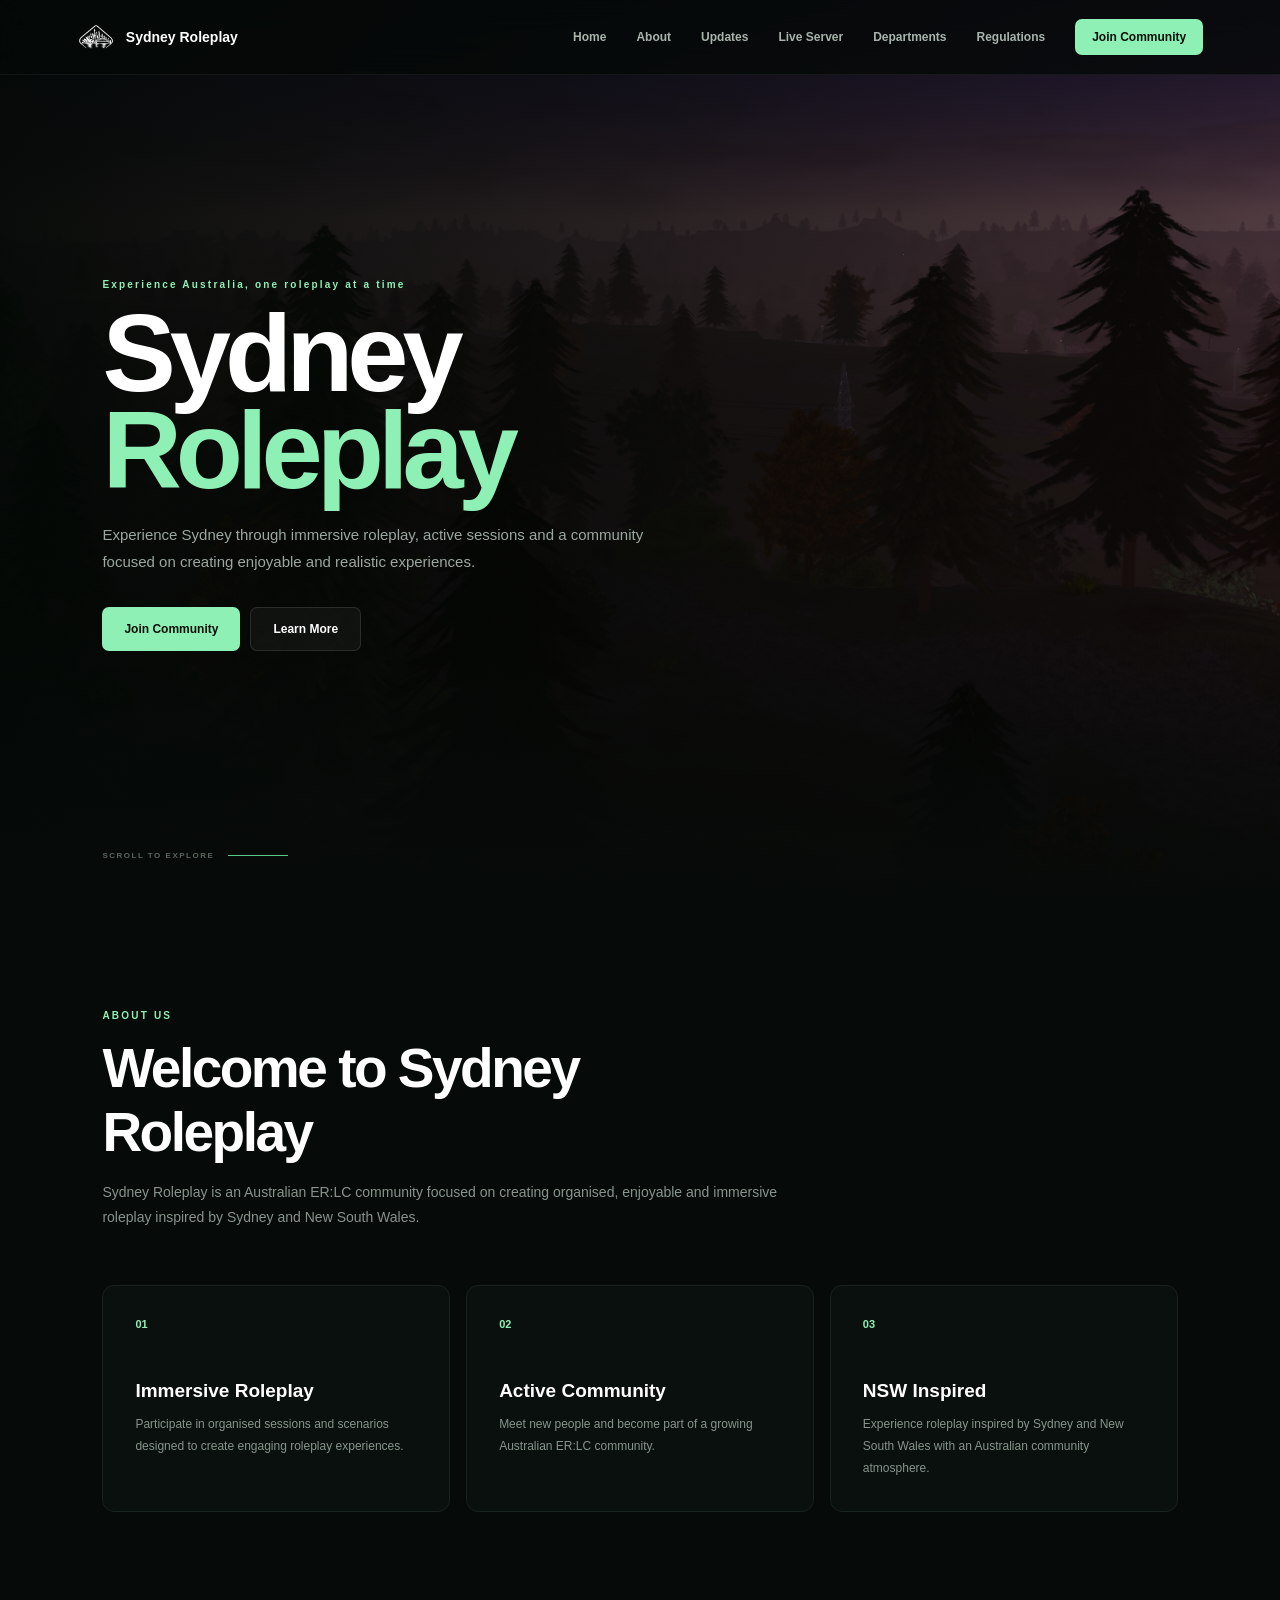
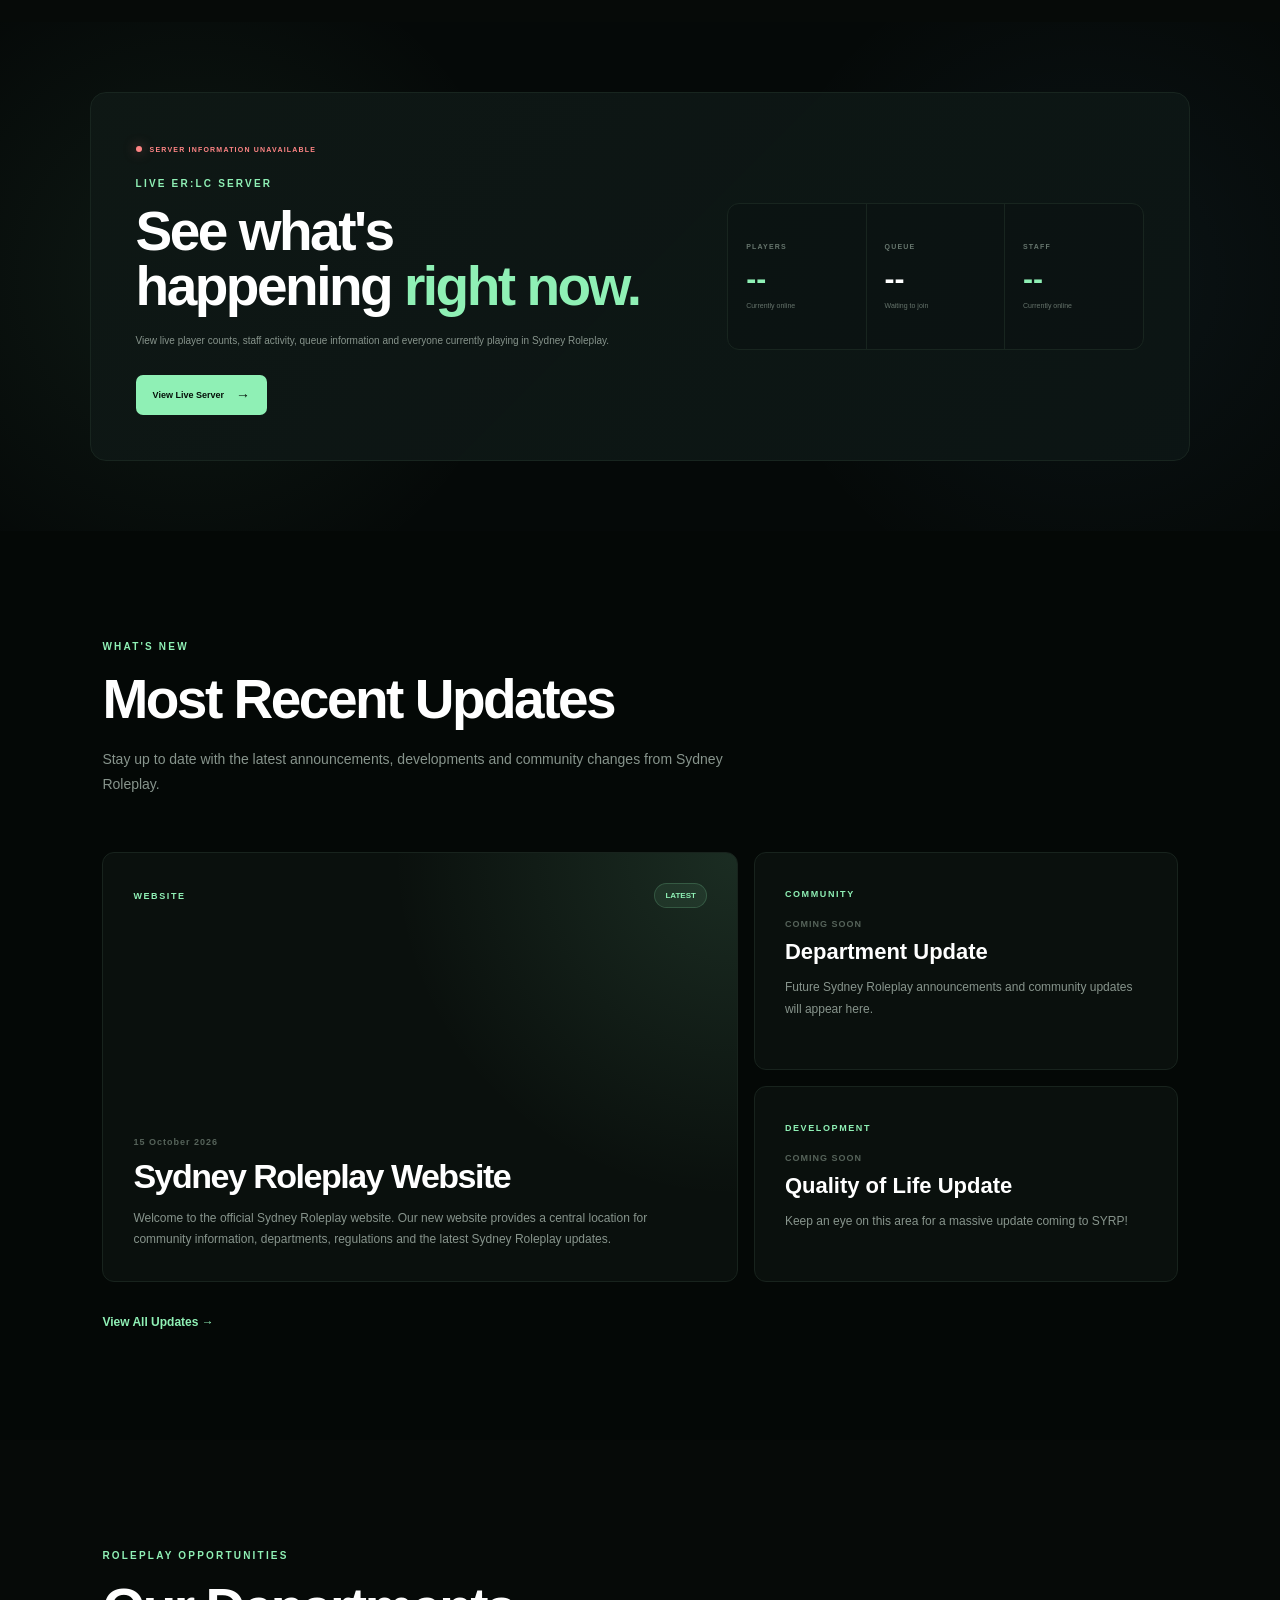
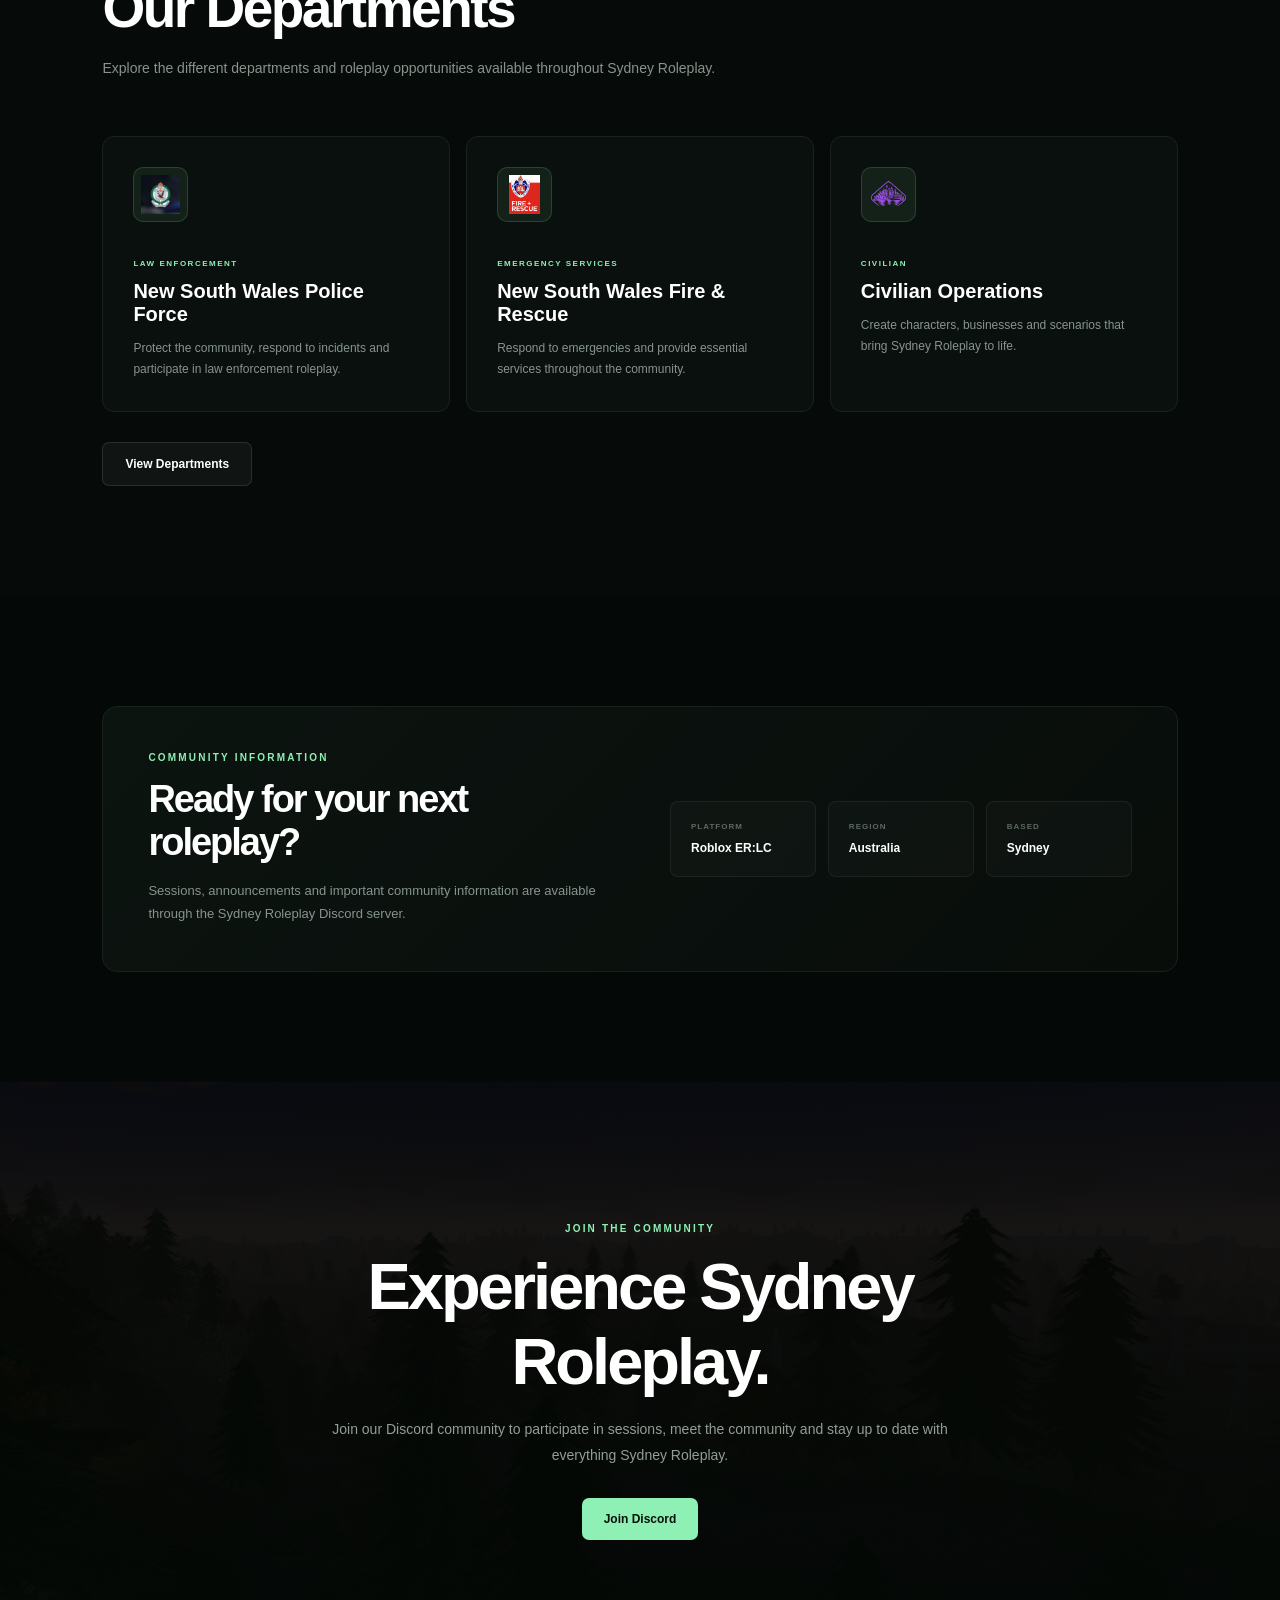
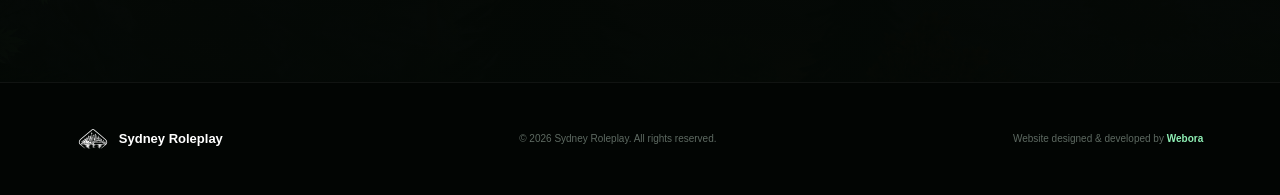
==== commit f48e3231: "Sydney Roleplay local website" ====
--- a/index.html
+++ b/index.html
@@ -1,612 +1,1085 @@
-<!DOCTYPE html>
-<html lang="en">
-
-<head>
-    <meta charset="UTF-8">
-    <meta name="viewport" content="width=device-width, initial-scale=1.0">
-
-    <meta
-        name="description"
-        content="Sydney Roleplay - An Australian ER:LC roleplay community."
-    >
-
-    <title>Sydney Roleplay</title>
-
-    <link rel="stylesheet" href="css/style.css">
-</head>
-
-<body>
-
-<!-- ========================================
-     NAVBAR
-======================================== -->
-
-<header class="navbar">
-
-    <a href="index.html" class="nav-brand">
-
-        <img
-            src="assets/images/logo.png"
-            alt="Sydney Roleplay Logo"
-        >
-
-        <span>Sydney Roleplay</span>
-
-    </a>
-
-    <button
-        class="menu-button"
-        id="menuButton"
-        aria-label="Open navigation"
-    >
-        ☰
-    </button>
-
-    <nav class="nav-links" id="navLinks">
-
-        <a href="#home">Home</a>
-        <a href="#about">About</a>
-        <a href="#updates">Updates</a>
-        <a href="departments.html">Departments</a>
-        <a href="regulations.html">Regulations</a>
-
-        <a href="https://discord.gg/NkQF2Vq3fe" class="nav-button">
-            Join Community
-        </a>
-
-    </nav>
-
-</header>
-
-
-<!-- ========================================
-     HERO
-======================================== -->
-
-<section class="hero" id="home">
-
-    <div class="hero-overlay"></div>
-
-    <div class="hero-content reveal">
-
-        <p class="eyebrow">
-            Experience Australia, one roleplay a time
-        </p>
-
-        <h1>
-            Sydney
-            <span>Roleplay</span>
-        </h1>
-
-        <p class="hero-description">
-            Experience Sydney through immersive roleplay,
-            active sessions and a community focused on
-            creating enjoyable and realistic experiences.
-        </p>
-
-        <div class="hero-buttons">
-
-            <a
-                href="#join"
-                class="button primary-button"
-            >
-                Join Community
-            </a>
-
-            <a
-                href="#about"
-                class="button secondary-button"
-            >
-                Learn More
-            </a>
-
-        </div>
-
-    </div>
-
-    <div class="scroll-indicator">
-
-        <span>
-            SCROLL TO EXPLORE
-        </span>
-
-        <div class="scroll-line"></div>
-
-    </div>
-
-</section>
-
-
-<!-- ========================================
-     ABOUT
-======================================== -->
-
-<section class="section" id="about">
-
-    <div class="section-heading reveal">
-
-        <p class="section-label">
-            ABOUT US
-        </p>
-
-        <h2>
-            Welcome to Sydney Roleplay
-        </h2>
-
-        <p>
-            Sydney Roleplay is an Australian ER:LC community
-            focused on creating organised, enjoyable and
-            immersive roleplay inspired by Sydney and
-            New South Wales.
-        </p>
-
-    </div>
-
-
-    <div class="feature-grid">
-
-        <div class="feature-card reveal">
-
-            <span class="feature-number">
-                01
-            </span>
-
-            <h3>
-                Immersive Roleplay
-            </h3>
-
-            <p>
-                Participate in organised sessions and
-                scenarios designed to create engaging
-                roleplay experiences.
-            </p>
-
-        </div>
-
-
-        <div class="feature-card reveal">
-
-            <span class="feature-number">
-                02
-            </span>
-
-            <h3>
-                Active Community
-            </h3>
-
-            <p>
-                Meet new people and become part of a
-                growing Australian ER:LC community.
-            </p>
-
-        </div>
-
-
-        <div class="feature-card reveal">
-
-            <span class="feature-number">
-                03
-            </span>
-
-            <h3>
-                NSW Inspired
-            </h3>
-
-            <p>
-                Experience roleplay inspired by Sydney
-                and New South Wales with an Australian
-                community atmosphere.
-            </p>
-
-        </div>
-
-    </div>
-
-</section>
-
-
-<!-- ========================================
-     MOST RECENT UPDATES
-======================================== -->
-
-<section class="section updates-section" id="updates">
-
-    <div class="section-heading reveal">
-
-        <p class="section-label">
-            WHAT'S NEW
-        </p>
-
-        <h2>
-            Most Recent Updates
-        </h2>
-
-        <p>
-            Stay up to date with the latest announcements,
-            developments and community changes from
-            Sydney Roleplay.
-        </p>
-
-    </div>
-
-
-    <div class="updates-layout">
-
-        <!-- FEATURED UPDATE -->
-
-        <article class="update-card featured-update reveal">
-
-            <div class="update-top">
-
-                <span class="update-category">
-                    WEBSITE
-                </span>
-
-                <span class="latest-badge">
-                    LATEST
-                </span>
-
-            </div>
-
-
-            <div class="update-content">
-
-                <p class="update-date">
-                    15 October 2026
-                </p>
-
-                <h3>
-                    Sydney Roleplay Website
-                </h3>
-
-                <p>
-                    Welcome to the official Sydney Roleplay
-                    website. Our new website provides a central
-                    location for community information,
-                    departments, regulations and the latest
-                    Sydney Roleplay updates.
-                </p>
-
-            </div>
-
-        </article>
-
-
-        <!-- SMALL UPDATES -->
-
-        <div class="small-updates">
-
-            <article class="update-card reveal">
-
-                <span class="update-category">
-                    COMMUNITY
-                </span>
-
-                <p class="update-date">
-                    COMING SOON
-                </p>
-
-                <h3>
-                    Department Update
-                </h3>
-
-                <p>
-                    Future Sydney Roleplay announcements
-                    and community updates will appear here.
-                </p>
-
-            </article>
-
-
-            <article class="update-card reveal">
-
-                <span class="update-category">
-                    DEVELOPMENT
-                </span>
-
-                <p class="update-date">
-                    COMING SOON
-                </p>
-
-                <h3>
-                    Quality of Life Update
-                </h3>
-
-                <p>
-                    Keep an eye on this area for a massive update coming to SYRP!
-                </p>
-
-            </article>
-
-        </div>
-
-    </div>
-
-
-    <div class="section-action reveal">
-
-        <a
-            href="updates.html"
-            class="text-button"
-        >
-            View All Updates →
-        </a>
-
-    </div>
-
-</section>
-
-
-<!-- ========================================
-     DEPARTMENTS
-======================================== -->
-
-<section class="section departments-preview">
-
-    <div class="section-heading reveal">
-
-        <p class="section-label">
-            ROLEPLAY OPPORTUNITIES
-        </p>
-
-        <h2>
-            Our Departments
-        </h2>
-
-        <p>
-            Explore the different departments and
-            roleplay opportunities available throughout
-            Sydney Roleplay.
-        </p>
-
-    </div>
-
-
-    <div class="department-grid">
-
-        <div class="department-card reveal">
-
-            <div class="department-icon department-logo">
-    <img
-        src="assets/images/police.png"
-        alt="Police Logo"
-    >
-</div>
-
-            <p class="department-type">
-                LAW ENFORCEMENT
-            </p>
-
-            <h3>
-                New South Wales Police Force
-            </h3>
-
-            <p>
-                Protect the community, respond to incidents
-                and participate in law enforcement roleplay.
-            </p>
-
-        </div>
-
-
-        <div class="department-card reveal">
-
-            <div class="department-icon department-logo">
-    <img
-        src="assets/images/fire.png"
-        alt="Fire & Rescue Logo"
-    >
-</div>
-
-            <p class="department-type">
-                EMERGENCY SERVICES
-            </p>
-
-            <h3>
-                New South Wales Fire & Rescue
-            </h3>
-
-            <p>
-                Respond to emergencies and provide essential
-                services throughout the community.
-            </p>
-
-        </div>
-
-
-        <div class="department-card reveal">
-
-            <div class="department-icon department-logo">
-    <img
-        src="assets/images/civ.png"
-        alt="Civilian Operations Logo"
-    >
-</div>
-
-            <p class="department-type">
-                CIVILIAN
-            </p>
-
-            <h3>
-                Civilian Operations
-            </h3>
-
-            <p>
-                Create characters, businesses and scenarios
-                that bring Sydney Roleplay to life.
-            </p>
-
-        </div>
-
-    </div>
-
-
-    <div class="section-action reveal">
-
-        <a
-            href="departments.html"
-            class="button secondary-button"
-        >
-            View Departments
-        </a>
-
-    </div>
-
-</section>
-
-
-<!-- ========================================
-     SERVER INFORMATION
-======================================== -->
-
-<section class="section server-section">
-
-    <div class="server-container reveal">
-
-        <div class="server-content">
-
-            <p class="section-label">
-                COMMUNITY INFORMATION
-            </p>
-
-            <h2>
-                Ready for your next roleplay?
-            </h2>
-
-            <p>
-                Sessions, announcements and important
-                community information are available through
-                the Sydney Roleplay Discord server.
-            </p>
-
-        </div>
-
-
-        <div class="server-details">
-
-            <div>
-
-                <span>
-                    PLATFORM
-                </span>
-
-                <strong>
-                    Roblox ER:LC
-                </strong>
-
-            </div>
-
-
-            <div>
-
-                <span>
-                    REGION
-                </span>
-
-                <strong>
-                    Australia
-                </strong>
-
-            </div>
-
-
-            <div>
-
-                <span>
-                    BASED
-                </span>
-
-                <strong>
-                    Sydney
-                </strong>
-
-            </div>
-
-        </div>
-
-    </div>
-
-</section>
-
-
-<!-- ========================================
-     JOIN
-======================================== -->
-
-<section class="join-section" id="join">
-
-    <div class="join-content reveal">
-
-        <p class="section-label">
-            JOIN THE COMMUNITY
-        </p>
-
-        <h2>
-            Experience Sydney Roleplay.
-        </h2>
-
-        <p>
-            Join our Discord community to participate
-            in sessions, meet the community and stay
-            up to date with everything Sydney Roleplay.
-        </p>
-
-        <!-- REPLACE # WITH YOUR DISCORD INVITE -->
-
-        <a
-            href="https://discord.gg/NkQF2Vq3fe"
-            target="_blank"
-            rel="noopener noreferrer"
-            class="button primary-button"
-        >
-            Join Discord
-        </a>
-
-    </div>
-
-</section>
-
-
-<!-- ========================================
-     FOOTER
-======================================== -->
-
-<footer class="footer">
-
-    <div class="footer-content">
-
-        <div class="footer-brand">
-
-            <img
-                src="assets/images/logo.png"
-                alt="Sydney Roleplay Logo"
-            >
-
-            <span>
-                Sydney Roleplay
-            </span>
-
-        </div>
-
-
-        <p>
-            © 2026 Sydney Roleplay.
-            All rights reserved.
-        </p>
-
-
-        <p class="webora-credit">
-            Website designed & developed by
-            <span>Webora</span>
-        </p>
-
-    </div>
-
-</footer>
-
-
-<script src="js/script.js"></script>
-
-</body>
-
+<!DOCTYPE html>
+<html lang="en">
+
+<head>
+
+    <meta charset="UTF-8">
+
+    <meta
+        name="viewport"
+        content="width=device-width, initial-scale=1.0"
+    >
+
+    <meta
+        name="description"
+        content="Sydney Roleplay - An Australian ER:LC roleplay community."
+    >
+
+    <title>Sydney Roleplay</title>
+
+    <link
+        rel="stylesheet"
+        href="css/style.css"
+    >
+
+</head>
+
+
+<body>
+
+
+<!-- ========================================
+     NAVBAR
+======================================== -->
+
+<header class="navbar">
+
+    <a
+        href="index.html"
+        class="nav-brand"
+    >
+
+        <img
+            src="assets/images/logo.png"
+            alt="Sydney Roleplay Logo"
+        >
+
+        <span>
+            Sydney Roleplay
+        </span>
+
+    </a>
+
+
+    <button
+        class="menu-button"
+        id="menuButton"
+        aria-label="Open navigation"
+    >
+        ☰
+    </button>
+
+
+    <nav
+        class="nav-links"
+        id="navLinks"
+    >
+
+        <a href="#home">
+            Home
+        </a>
+
+        <a href="#about">
+            About
+        </a>
+
+        <a href="#updates">
+            Updates
+        </a>
+
+        <a href="server.html">
+            Live Server
+        </a>
+
+        <a href="departments.html">
+            Departments
+        </a>
+
+        <a href="regulations.html">
+            Regulations
+        </a>
+
+        <a
+            href="https://discord.gg/NkQF2Vq3fe"
+            class="nav-button"
+            target="_blank"
+            rel="noopener noreferrer"
+        >
+            Join Community
+        </a>
+
+    </nav>
+
+</header>
+
+
+
+<!-- ========================================
+     HERO
+======================================== -->
+
+<section
+    class="hero"
+    id="home"
+>
+
+    <div class="hero-overlay"></div>
+
+
+    <div class="hero-content reveal">
+
+        <p class="eyebrow">
+            Experience Australia, one roleplay at a time
+        </p>
+
+
+        <h1>
+            Sydney
+            <span>Roleplay</span>
+        </h1>
+
+
+        <p class="hero-description">
+
+            Experience Sydney through immersive roleplay,
+            active sessions and a community focused on
+            creating enjoyable and realistic experiences.
+
+        </p>
+
+
+        <div class="hero-buttons">
+
+            <a
+                href="#join"
+                class="button primary-button"
+            >
+                Join Community
+            </a>
+
+
+            <a
+                href="#about"
+                class="button secondary-button"
+            >
+                Learn More
+            </a>
+
+        </div>
+
+    </div>
+
+
+    <div class="scroll-indicator">
+
+        <span>
+            SCROLL TO EXPLORE
+        </span>
+
+        <div class="scroll-line"></div>
+
+    </div>
+
+</section>
+
+
+
+<!-- ========================================
+     ABOUT
+======================================== -->
+
+<section
+    class="section"
+    id="about"
+>
+
+    <div class="section-heading reveal">
+
+        <p class="section-label">
+            ABOUT US
+        </p>
+
+
+        <h2>
+            Welcome to Sydney Roleplay
+        </h2>
+
+
+        <p>
+
+            Sydney Roleplay is an Australian ER:LC community
+            focused on creating organised, enjoyable and
+            immersive roleplay inspired by Sydney and
+            New South Wales.
+
+        </p>
+
+    </div>
+
+
+
+    <div class="feature-grid">
+
+
+        <!-- FEATURE 01 -->
+
+        <div class="feature-card reveal">
+
+            <span class="feature-number">
+                01
+            </span>
+
+            <h3>
+                Immersive Roleplay
+            </h3>
+
+            <p>
+
+                Participate in organised sessions and
+                scenarios designed to create engaging
+                roleplay experiences.
+
+            </p>
+
+        </div>
+
+
+
+        <!-- FEATURE 02 -->
+
+        <div class="feature-card reveal">
+
+            <span class="feature-number">
+                02
+            </span>
+
+            <h3>
+                Active Community
+            </h3>
+
+            <p>
+
+                Meet new people and become part of a
+                growing Australian ER:LC community.
+
+            </p>
+
+        </div>
+
+
+
+        <!-- FEATURE 03 -->
+
+        <div class="feature-card reveal">
+
+            <span class="feature-number">
+                03
+            </span>
+
+            <h3>
+                NSW Inspired
+            </h3>
+
+            <p>
+
+                Experience roleplay inspired by Sydney
+                and New South Wales with an Australian
+                community atmosphere.
+
+            </p>
+
+        </div>
+
+
+    </div>
+
+</section>
+
+
+
+<!-- ========================================
+     LIVE SERVER PREVIEW
+======================================== -->
+
+<section class="home-live-server">
+
+    <div class="home-live-server-inner">
+
+
+        <!-- SERVER INFORMATION -->
+
+        <div class="home-server-content reveal">
+
+
+            <div class="home-server-status">
+
+                <span class="home-server-dot"></span>
+
+                <span id="homeServerStatus">
+                    CONNECTING TO SERVER
+                </span>
+
+            </div>
+
+
+            <p class="section-label">
+                LIVE ER:LC SERVER
+            </p>
+
+
+            <h2>
+
+                See what's happening
+
+                <span>
+                    right now.
+                </span>
+
+            </h2>
+
+
+            <p class="home-server-description">
+
+                View live player counts, staff activity,
+                queue information and everyone currently
+                playing in Sydney Roleplay.
+
+            </p>
+
+
+            <a
+                href="server.html"
+                class="home-server-button"
+            >
+
+                View Live Server
+
+                <span>
+                    →
+                </span>
+
+            </a>
+
+
+        </div>
+
+
+
+        <!-- LIVE SERVER STATS -->
+
+        <div class="home-server-stats reveal">
+
+
+            <!-- PLAYERS -->
+
+            <div class="home-server-stat">
+
+                <span class="home-stat-label">
+                    PLAYERS
+                </span>
+
+                <strong id="homePlayerCount">
+                    --
+                </strong>
+
+                <small>
+                    Currently online
+                </small>
+
+            </div>
+
+
+
+            <!-- QUEUE -->
+
+            <div class="home-server-stat blue">
+
+                <span class="home-stat-label">
+                    QUEUE
+                </span>
+
+                <strong id="homeQueueCount">
+                    --
+                </strong>
+
+                <small>
+                    Waiting to join
+                </small>
+
+            </div>
+
+
+
+            <!-- STAFF -->
+
+            <div class="home-server-stat">
+
+                <span class="home-stat-label">
+                    STAFF
+                </span>
+
+                <strong id="homeStaffCount">
+                    --
+                </strong>
+
+                <small>
+                    Currently online
+                </small>
+
+            </div>
+
+
+        </div>
+
+
+    </div>
+
+</section>
+
+
+
+<!-- ========================================
+     MOST RECENT UPDATES
+======================================== -->
+
+<section
+    class="section updates-section"
+    id="updates"
+>
+
+    <div class="section-heading reveal">
+
+        <p class="section-label">
+            WHAT'S NEW
+        </p>
+
+
+        <h2>
+            Most Recent Updates
+        </h2>
+
+
+        <p>
+
+            Stay up to date with the latest announcements,
+            developments and community changes from
+            Sydney Roleplay.
+
+        </p>
+
+    </div>
+
+
+
+    <div class="updates-layout">
+
+
+        <!-- FEATURED UPDATE -->
+
+        <article class="update-card featured-update reveal">
+
+            <div class="update-top">
+
+                <span class="update-category">
+                    WEBSITE
+                </span>
+
+                <span class="latest-badge">
+                    LATEST
+                </span>
+
+            </div>
+
+
+            <div class="update-content">
+
+                <p class="update-date">
+                    15 October 2026
+                </p>
+
+
+                <h3>
+                    Sydney Roleplay Website
+                </h3>
+
+
+                <p>
+
+                    Welcome to the official Sydney Roleplay
+                    website. Our new website provides a central
+                    location for community information,
+                    departments, regulations and the latest
+                    Sydney Roleplay updates.
+
+                </p>
+
+            </div>
+
+        </article>
+
+
+
+        <!-- SMALL UPDATES -->
+
+        <div class="small-updates">
+
+
+            <article class="update-card reveal">
+
+                <span class="update-category">
+                    COMMUNITY
+                </span>
+
+                <p class="update-date">
+                    COMING SOON
+                </p>
+
+                <h3>
+                    Department Update
+                </h3>
+
+                <p>
+
+                    Future Sydney Roleplay announcements
+                    and community updates will appear here.
+
+                </p>
+
+            </article>
+
+
+
+            <article class="update-card reveal">
+
+                <span class="update-category">
+                    DEVELOPMENT
+                </span>
+
+                <p class="update-date">
+                    COMING SOON
+                </p>
+
+                <h3>
+                    Quality of Life Update
+                </h3>
+
+                <p>
+
+                    Keep an eye on this area for a massive
+                    update coming to SYRP!
+
+                </p>
+
+            </article>
+
+
+        </div>
+
+    </div>
+
+
+
+    <div class="section-action reveal">
+
+        <a
+            href="updates.html"
+            class="text-button"
+        >
+            View All Updates →
+        </a>
+
+    </div>
+
+</section>
+
+
+
+<!-- ========================================
+     DEPARTMENTS
+======================================== -->
+
+<section class="section departments-preview">
+
+    <div class="section-heading reveal">
+
+        <p class="section-label">
+            ROLEPLAY OPPORTUNITIES
+        </p>
+
+
+        <h2>
+            Our Departments
+        </h2>
+
+
+        <p>
+
+            Explore the different departments and
+            roleplay opportunities available throughout
+            Sydney Roleplay.
+
+        </p>
+
+    </div>
+
+
+
+    <div class="department-grid">
+
+
+        <!-- NSW POLICE -->
+
+        <div class="department-card reveal">
+
+            <div class="department-icon department-logo">
+
+                <img
+                    src="assets/images/police.png"
+                    alt="Police Logo"
+                >
+
+            </div>
+
+
+            <p class="department-type">
+                LAW ENFORCEMENT
+            </p>
+
+
+            <h3>
+                New South Wales Police Force
+            </h3>
+
+
+            <p>
+
+                Protect the community, respond to incidents
+                and participate in law enforcement roleplay.
+
+            </p>
+
+        </div>
+
+
+
+        <!-- FIRE & RESCUE -->
+
+        <div class="department-card reveal">
+
+            <div class="department-icon department-logo">
+
+                <img
+                    src="assets/images/fire.png"
+                    alt="Fire & Rescue Logo"
+                >
+
+            </div>
+
+
+            <p class="department-type">
+                EMERGENCY SERVICES
+            </p>
+
+
+            <h3>
+                New South Wales Fire & Rescue
+            </h3>
+
+
+            <p>
+
+                Respond to emergencies and provide essential
+                services throughout the community.
+
+            </p>
+
+        </div>
+
+
+
+        <!-- CIVILIAN OPERATIONS -->
+
+        <div class="department-card reveal">
+
+            <div class="department-icon department-logo">
+
+                <img
+                    src="assets/images/civ.png"
+                    alt="Civilian Operations Logo"
+                >
+
+            </div>
+
+
+            <p class="department-type">
+                CIVILIAN
+            </p>
+
+
+            <h3>
+                Civilian Operations
+            </h3>
+
+
+            <p>
+
+                Create characters, businesses and scenarios
+                that bring Sydney Roleplay to life.
+
+            </p>
+
+        </div>
+
+
+    </div>
+
+
+
+    <div class="section-action reveal">
+
+        <a
+            href="departments.html"
+            class="button secondary-button"
+        >
+            View Departments
+        </a>
+
+    </div>
+
+</section>
+
+
+
+<!-- ========================================
+     SERVER INFORMATION
+======================================== -->
+
+<section class="section server-section">
+
+    <div class="server-container reveal">
+
+
+        <div class="server-content">
+
+            <p class="section-label">
+                COMMUNITY INFORMATION
+            </p>
+
+
+            <h2>
+                Ready for your next roleplay?
+            </h2>
+
+
+            <p>
+
+                Sessions, announcements and important
+                community information are available through
+                the Sydney Roleplay Discord server.
+
+            </p>
+
+        </div>
+
+
+
+        <div class="server-details">
+
+
+            <div>
+
+                <span>
+                    PLATFORM
+                </span>
+
+                <strong>
+                    Roblox ER:LC
+                </strong>
+
+            </div>
+
+
+
+            <div>
+
+                <span>
+                    REGION
+                </span>
+
+                <strong>
+                    Australia
+                </strong>
+
+            </div>
+
+
+
+            <div>
+
+                <span>
+                    BASED
+                </span>
+
+                <strong>
+                    Sydney
+                </strong>
+
+            </div>
+
+
+        </div>
+
+
+    </div>
+
+</section>
+
+
+
+<!-- ========================================
+     JOIN COMMUNITY
+======================================== -->
+
+<section
+    class="join-section"
+    id="join"
+>
+
+    <div class="join-content reveal">
+
+        <p class="section-label">
+            JOIN THE COMMUNITY
+        </p>
+
+
+        <h2>
+            Experience Sydney Roleplay.
+        </h2>
+
+
+        <p>
+
+            Join our Discord community to participate
+            in sessions, meet the community and stay
+            up to date with everything Sydney Roleplay.
+
+        </p>
+
+
+        <a
+            href="https://discord.gg/NkQF2Vq3fe"
+            target="_blank"
+            rel="noopener noreferrer"
+            class="button primary-button"
+        >
+            Join Discord
+        </a>
+
+    </div>
+
+</section>
+
+
+
+<!-- ========================================
+     FOOTER
+======================================== -->
+
+<footer class="footer">
+
+    <div class="footer-content">
+
+
+        <div class="footer-brand">
+
+            <img
+                src="assets/images/logo.png"
+                alt="Sydney Roleplay Logo"
+            >
+
+            <span>
+                Sydney Roleplay
+            </span>
+
+        </div>
+
+
+        <p>
+            © 2026 Sydney Roleplay.
+            All rights reserved.
+        </p>
+
+
+        <p class="webora-credit">
+
+            Website designed & developed by
+            <span>Webora</span>
+
+        </p>
+
+
+    </div>
+
+</footer>
+
+
+
+<!-- ========================================
+     JAVASCRIPT
+======================================== -->
+
+<script src="js/script.js"></script>
+
+
+<!-- ========================================
+     HOMEPAGE LIVE SERVER
+======================================== -->
+
+<script>
+
+document.addEventListener(
+    "DOMContentLoaded",
+    () => {
+
+        const section =
+            document.querySelector(
+                ".home-live-server"
+            );
+
+        const status =
+            document.getElementById(
+                "homeServerStatus"
+            );
+
+        const players =
+            document.getElementById(
+                "homePlayerCount"
+            );
+
+        const queue =
+            document.getElementById(
+                "homeQueueCount"
+            );
+
+        const staff =
+            document.getElementById(
+                "homeStaffCount"
+            );
+
+
+        if (
+            !section ||
+            !status ||
+            !players ||
+            !queue ||
+            !staff
+        ) {
+            return;
+        }
+
+
+        /* ========================================
+           LOAD LIVE SERVER
+        ======================================== */
+
+        async function loadHomeServer() {
+
+            try {
+
+                const response =
+                    await fetch(
+                        "/api/server",
+                        {
+                            cache:
+                                "no-store"
+                        }
+                    );
+
+
+                const data =
+                    await response.json();
+
+
+                if (!response.ok) {
+
+                    throw new Error(
+                        data.error ||
+                        "Server unavailable"
+                    );
+
+                }
+
+
+                /* ONLINE */
+
+                section.classList.remove(
+                    "server-offline"
+                );
+
+
+                status.textContent =
+                    "SERVER ONLINE";
+
+
+                /* PLAYERS */
+
+                players.textContent =
+                    `${data.currentPlayers ?? 0} / ${data.maxPlayers ?? 50}`;
+
+
+                /* QUEUE */
+
+                queue.textContent =
+                    data.queue ?? 0;
+
+
+                /* STAFF */
+
+                staff.textContent =
+                    data.staff ?? 0;
+
+
+            } catch (error) {
+
+                console.error(
+                    "Homepage Live Server Error:",
+                    error
+                );
+
+
+                /* OFFLINE */
+
+                section.classList.add(
+                    "server-offline"
+                );
+
+
+                status.textContent =
+                    "SERVER INFORMATION UNAVAILABLE";
+
+
+                players.textContent =
+                    "--";
+
+                queue.textContent =
+                    "--";
+
+                staff.textContent =
+                    "--";
+
+            }
+
+        }
+
+
+        /* LOAD IMMEDIATELY */
+
+        loadHomeServer();
+
+
+        /* REFRESH EVERY 30 SECONDS */
+
+        setInterval(
+            loadHomeServer,
+            30000
+        );
+
+    }
+);
+
+</script>
+
+
+</body>
+
 </html>
--- a/css/style.css
+++ b/css/style.css
@@ -1,2981 +1,4749 @@
-/* ========================================
-   SYDNEY ROLEPLAY
-   LIGHT GREEN THEME
-======================================== */
-
-:root {
-    --green: #8ff0b5;
-    --green-bright: #a9f7c8;
-    --green-dark: #55c985;
-
-    --background: #060a08;
-    --background-dark: #030605;
-
-    --card: #0a100d;
-    --card-light: #0d1511;
-
-    --border: #18231d;
-    --border-hover: #2d4938;
-
-    --text: #ffffff;
-    --muted: #87948c;
-}
-
-
-/* ========================================
-   RESET
-======================================== */
-
-* {
-    margin: 0;
-    padding: 0;
-    box-sizing: border-box;
-}
-
-html {
-    scroll-behavior: smooth;
-}
-
-body {
-    background: var(--background);
-    color: var(--text);
-
-    font-family:
-        Inter,
-        Arial,
-        Helvetica,
-        sans-serif;
-
-    overflow-x: hidden;
-}
-
-a {
-    color: inherit;
-    text-decoration: none;
-}
-
-button {
-    font: inherit;
-}
-
-
-/* ========================================
-   NAVBAR
-======================================== */
-
-.navbar {
-    position: fixed;
-
-    top: 0;
-    left: 0;
-
-    width: 100%;
-    height: 75px;
-
-    padding: 0 6%;
-
-    display: flex;
-    align-items: center;
-    justify-content: space-between;
-
-    background: rgba(4, 9, 6, 0.75);
-
-    border-bottom:
-        1px solid rgba(255, 255, 255, 0.06);
-
-    backdrop-filter: blur(18px);
-
-    z-index: 1000;
-
-    transition: 0.3s;
-}
-
-
-.nav-brand {
-    display: flex;
-    align-items: center;
-
-    gap: 11px;
-
-    font-size: 14px;
-    font-weight: 750;
-}
-
-
-.nav-brand img {
-    width: 38px;
-    height: 38px;
-
-    object-fit: contain;
-}
-
-
-.nav-links {
-    display: flex;
-    align-items: center;
-
-    gap: 30px;
-}
-
-
-.nav-links > a {
-    color: #a8b4ac;
-
-    font-size: 12px;
-    font-weight: 600;
-
-    transition: 0.2s;
-}
-
-
-.nav-links > a:hover {
-    color: var(--green);
-}
-
-
-.nav-links .nav-button {
-    padding: 11px 17px;
-
-    background: var(--green);
-    color: #071009;
-
-    border-radius: 7px;
-
-    font-weight: 800;
-}
-
-
-.nav-links .nav-button:hover {
-    background: var(--green-bright);
-    color: #071009;
-}
-
-
-.menu-button {
-    display: none;
-
-    background: none;
-    color: white;
-
-    border: none;
-
-    font-size: 25px;
-
-    cursor: pointer;
-}
-
-
-/* ========================================
-   HERO
-======================================== */
-
-.hero {
-    position: relative;
-
-    min-height: 100vh;
-
-    display: flex;
-    align-items: center;
-
-    padding: 130px 8% 100px;
-
-    background:
-        linear-gradient(
-            90deg,
-            rgba(3, 8, 5, 0.96) 0%,
-            rgba(3, 8, 5, 0.76) 48%,
-            rgba(3, 8, 5, 0.48) 100%
-        ),
-        url("../assets/images/background.png");
-
-    background-size: cover;
-    background-position: center;
-}
-
-
-.hero-overlay {
-    position: absolute;
-    inset: 0;
-
-    background:
-        linear-gradient(
-            to top,
-            var(--background) 0%,
-            transparent 30%
-        );
-
-    pointer-events: none;
-}
-
-
-.hero-content {
-    position: relative;
-
-    max-width: 760px;
-
-    z-index: 2;
-}
-
-
-.eyebrow,
-.section-label {
-    margin-bottom: 15px;
-
-    color: var(--green);
-
-    font-size: 10px;
-    font-weight: 800;
-
-    letter-spacing: 2.2px;
-}
-
-
-.hero h1 {
-    max-width: 750px;
-
-    margin-bottom: 22px;
-
-    font-size: clamp(
-        60px,
-        9vw,
-        110px
-    );
-
-    line-height: 0.88;
-
-    letter-spacing: -6px;
-}
-
-
-.hero h1 span {
-    color: var(--green);
-}
-
-
-.hero-description {
-    max-width: 580px;
-
-    margin-bottom: 32px;
-
-    color: #9ba8a0;
-
-    font-size: 15px;
-
-    line-height: 1.8;
-}
-
-
-.hero-buttons {
-    display: flex;
-
-    gap: 10px;
-}
-
-
-/* ========================================
-   BUTTONS
-======================================== */
-
-.button {
-    display: inline-flex;
-
-    align-items: center;
-    justify-content: center;
-
-    padding: 14px 22px;
-
-    border-radius: 7px;
-
-    font-size: 12px;
-    font-weight: 750;
-
-    transition: 0.2s;
-}
-
-
-.primary-button {
-    background: var(--green);
-    color: #061009;
-}
-
-
-.primary-button:hover {
-    background: var(--green-bright);
-
-    transform: translateY(-2px);
-}
-
-
-.secondary-button {
-    background:
-        rgba(255, 255, 255, 0.045);
-
-    color: white;
-
-    border:
-        1px solid rgba(255, 255, 255, 0.11);
-}
-
-
-.secondary-button:hover {
-    border-color:
-        rgba(143, 240, 181, 0.35);
-
-    background:
-        rgba(143, 240, 181, 0.06);
-
-    transform: translateY(-2px);
-}
-
-
-/* ========================================
-   SCROLL
-======================================== */
-
-.scroll-indicator {
-    position: absolute;
-
-    left: 8%;
-    bottom: 40px;
-
-    display: flex;
-    align-items: center;
-
-    gap: 14px;
-
-    color: #58645c;
-
-    font-size: 8px;
-    font-weight: 800;
-
-    letter-spacing: 1.5px;
-
-    z-index: 3;
-}
-
-
-.scroll-line {
-    width: 60px;
-    height: 1px;
-
-    background: var(--green-dark);
-}
-
-
-/* ========================================
-   SECTIONS
-======================================== */
-
-.section {
-    padding: 110px 8%;
-}
-
-
-.section-heading {
-    max-width: 680px;
-
-    margin-bottom: 55px;
-}
-
-
-.section-heading h2 {
-    margin-bottom: 16px;
-
-    font-size: clamp(
-        36px,
-        5vw,
-        55px
-    );
-
-    letter-spacing: -2.5px;
-}
-
-
-.section-heading > p:last-child {
-    color: var(--muted);
-
-    font-size: 14px;
-
-    line-height: 1.8;
-}
-
-
-/* ========================================
-   ABOUT CARDS
-======================================== */
-
-.feature-grid {
-    display: grid;
-
-    grid-template-columns:
-        repeat(3, 1fr);
-
-    gap: 16px;
-}
-
-
-.feature-card {
-    padding: 32px;
-
-    background: var(--card);
-
-    border:
-        1px solid var(--border);
-
-    border-radius: 12px;
-
-    transition: 0.25s;
-}
-
-
-.feature-card:hover {
-    transform: translateY(-4px);
-
-    border-color: var(--border-hover);
-
-    box-shadow:
-        0 15px 40px
-        rgba(0, 0, 0, 0.18);
-}
-
-
-.feature-number {
-    display: block;
-
-    margin-bottom: 50px;
-
-    color: var(--green);
-
-    font-size: 11px;
-    font-weight: 800;
-}
-
-
-.feature-card h3 {
-    margin-bottom: 12px;
-
-    font-size: 19px;
-}
-
-
-.feature-card p {
-    color: var(--muted);
-
-    font-size: 12px;
-
-    line-height: 1.8;
-}
-
-
-/* ========================================
-   UPDATES
-======================================== */
-
-.updates-section {
-    background: #040806;
-}
-
-
-.updates-layout {
-    display: grid;
-
-    grid-template-columns:
-        1.5fr 1fr;
-
-    gap: 16px;
-}
-
-
-.update-card {
-    padding: 30px;
-
-    background: var(--card);
-
-    border:
-        1px solid var(--border);
-
-    border-radius: 12px;
-
-    transition: 0.25s;
-}
-
-
-.update-card:hover {
-    transform: translateY(-3px);
-
-    border-color: var(--border-hover);
-}
-
-
-.featured-update {
-    min-height: 430px;
-
-    display: flex;
-    flex-direction: column;
-    justify-content: space-between;
-
-    background:
-        radial-gradient(
-            circle at top right,
-            rgba(143, 240, 181, 0.13),
-            transparent 45%
-        ),
-        var(--card);
-}
-
-
-.update-top {
-    display: flex;
-
-    align-items: center;
-    justify-content: space-between;
-}
-
-
-.update-category {
-    color: var(--green);
-
-    font-size: 9px;
-    font-weight: 800;
-
-    letter-spacing: 1.6px;
-}
-
-
-.latest-badge {
-    padding: 7px 10px;
-
-    background:
-        rgba(143, 240, 181, 0.08);
-
-    color: var(--green);
-
-    border:
-        1px solid
-        rgba(143, 240, 181, 0.18);
-
-    border-radius: 100px;
-
-    font-size: 8px;
-    font-weight: 800;
-}
-
-
-.update-date {
-    margin: 18px 0 10px;
-
-    color: #56635a;
-
-    font-size: 9px;
-    font-weight: 700;
-
-    letter-spacing: 1px;
-}
-
-
-.update-card h3 {
-    margin-bottom: 12px;
-
-    font-size: 22px;
-}
-
-
-.featured-update h3 {
-    font-size: 34px;
-
-    letter-spacing: -1.5px;
-}
-
-
-.update-card p:last-child {
-    color: var(--muted);
-
-    font-size: 12px;
-
-    line-height: 1.8;
-}
-
-
-.small-updates {
-    display: grid;
-
-    gap: 16px;
-}
-
-
-.section-action {
-    margin-top: 30px;
-}
-
-
-.text-button {
-    color: var(--green);
-
-    font-size: 12px;
-    font-weight: 700;
-}
-
-
-.text-button:hover {
-    color: var(--green-bright);
-}
-
-
-/* ========================================
-   DEPARTMENTS
-======================================== */
-
-.department-grid {
-    display: grid;
-
-    grid-template-columns:
-        repeat(3, 1fr);
-
-    gap: 16px;
-}
-
-
-.department-card {
-    padding: 30px;
-
-    background: var(--card);
-
-    border:
-        1px solid var(--border);
-
-    border-radius: 12px;
-
-    transition: 0.25s;
-}
-
-
-.department-card:hover {
-    transform: translateY(-4px);
-
-    border-color: var(--border-hover);
-}
-
-
-.department-icon {
-    width: 55px;
-    height: 55px;
-
-    margin-bottom: 35px;
-
-    display: flex;
-    align-items: center;
-    justify-content: center;
-
-    background:
-        rgba(143, 240, 181, 0.08);
-
-    color: var(--green);
-
-    border:
-        1px solid
-        rgba(143, 240, 181, 0.16);
-
-    border-radius: 10px;
-
-    font-size: 10px;
-    font-weight: 900;
-}
-
-
-.department-type {
-    margin-bottom: 8px;
-
-    color: var(--green) !important;
-
-    font-size: 8px !important;
-    font-weight: 800;
-
-    letter-spacing: 1.5px;
-}
-
-
-.department-card h3 {
-    margin-bottom: 12px;
-
-    font-size: 20px;
-}
-
-
-.department-card p {
-    color: var(--muted);
-
-    font-size: 12px;
-
-    line-height: 1.8;
-}
-
-
-/* ========================================
-   SERVER INFORMATION
-======================================== */
-
-.server-section {
-    background: #040806;
-}
-
-
-.server-container {
-    max-width: 1200px;
-
-    margin: auto;
-
-    padding: 45px;
-
-    display: grid;
-
-    grid-template-columns:
-        1fr 1fr;
-
-    gap: 60px;
-
-    background:
-        linear-gradient(
-            135deg,
-            #0c1410,
-            #080d0a
-        );
-
-    border:
-        1px solid var(--border);
-
-    border-radius: 15px;
-}
-
-
-.server-content h2 {
-    margin-bottom: 15px;
-
-    font-size: 38px;
-
-    letter-spacing: -2px;
-}
-
-
-.server-content > p:last-child {
-    color: var(--muted);
-
-    font-size: 13px;
-
-    line-height: 1.8;
-}
-
-
-.server-details {
-    display: grid;
-
-    grid-template-columns:
-        repeat(3, 1fr);
-
-    align-items: center;
-
-    gap: 12px;
-}
-
-
-.server-details div {
-    padding: 20px;
-
-    background:
-        rgba(255, 255, 255, 0.025);
-
-    border:
-        1px solid
-        rgba(255, 255, 255, 0.06);
-
-    border-radius: 8px;
-}
-
-
-.server-details span {
-    display: block;
-
-    margin-bottom: 7px;
-
-    color: #5c6960;
-
-    font-size: 8px;
-    font-weight: 800;
-
-    letter-spacing: 1px;
-}
-
-
-.server-details strong {
-    font-size: 12px;
-}
-
-
-/* ========================================
-   JOIN
-======================================== */
-
-.join-section {
-    min-height: 600px;
-
-    padding: 100px 8%;
-
-    display: flex;
-    align-items: center;
-    justify-content: center;
-
-    text-align: center;
-
-    background:
-        linear-gradient(
-            rgba(3, 8, 5, 0.84),
-            rgba(3, 8, 5, 0.96)
-        ),
-        url("../assets/images/background.png");
-
-    background-size: cover;
-    background-position: center;
-}
-
-
-.join-content {
-    max-width: 650px;
-}
-
-
-.join-content h2 {
-    margin-bottom: 18px;
-
-    font-size: clamp(
-        42px,
-        6vw,
-        65px
-    );
-
-    letter-spacing: -3px;
-}
-
-
-.join-content > p:not(.section-label) {
-    margin-bottom: 30px;
-
-    color: #929e96;
-
-    font-size: 14px;
-
-    line-height: 1.8;
-}
-
-
-/* ========================================
-   FOOTER
-======================================== */
-
-.footer {
-    padding: 40px 6%;
-
-    background: #020503;
-
-    border-top:
-        1px solid rgba(255,255,255,0.06);
-}
-
-
-.footer-content {
-    max-width: 1300px;
-
-    margin: auto;
-
-    display: flex;
-    align-items: center;
-    justify-content: space-between;
-
-    gap: 25px;
-}
-
-
-.footer-brand {
-    display: flex;
-    align-items: center;
-
-    gap: 10px;
-
-    font-size: 13px;
-    font-weight: 700;
-}
-
-
-.footer-brand img {
-    width: 32px;
-    height: 32px;
-
-    object-fit: contain;
-}
-
-
-.footer p {
-    color: #5e6a62;
-
-    font-size: 10px;
-}
-
-
-.webora-credit span {
-    color: var(--green);
-
-    font-weight: 800;
-}
-
-
-/* ========================================
-   SCROLL REVEAL
-======================================== */
-
-.reveal-ready .reveal {
-    opacity: 0;
-
-    transform: translateY(25px);
-
-    transition:
-        opacity 0.7s ease,
-        transform 0.7s ease;
-}
-
-
-.reveal-ready .reveal.visible {
-    opacity: 1;
-
-    transform: translateY(0);
-}
-
-
-/* ========================================
-   MOBILE
-======================================== */
-
-@media (max-width: 900px) {
-
-    .menu-button {
-        display: block;
-    }
-
-
-    .nav-links {
-        position: absolute;
-
-        top: 75px;
-        left: 0;
-
-        width: 100%;
-
-        padding: 25px;
-
-        display: none;
-        flex-direction: column;
-        align-items: stretch;
-
-        gap: 5px;
-
-        background:
-            rgba(3, 8, 5, 0.98);
-
-        border-bottom:
-            1px solid var(--border);
-    }
-
-
-    .nav-links.open {
-        display: flex;
-    }
-
-
-    .nav-links > a {
-        padding: 13px;
-    }
-
-
-    .feature-grid,
-    .department-grid {
-        grid-template-columns: 1fr;
-    }
-
-
-    .updates-layout {
-        grid-template-columns: 1fr;
-    }
-
-
-    .featured-update {
-        min-height: 350px;
-    }
-
-
-    .server-container {
-        grid-template-columns: 1fr;
-    }
-
-
-    .server-details {
-        grid-template-columns: 1fr;
-    }
-
-
-    .footer-content {
-        flex-direction: column;
-
-        text-align: center;
-    }
-
-}
-
-
-@media (max-width: 600px) {
-
-    .section {
-        padding: 85px 22px;
-    }
-
-
-    .hero {
-        padding: 120px 22px 100px;
-    }
-
-
-    .hero h1 {
-        font-size: 60px;
-
-        letter-spacing: -4px;
-    }
-
-
-    .hero-buttons {
-        flex-direction: column;
-    }
-
-
-    .scroll-indicator {
-        left: 22px;
-    }
-
-
-    .server-container {
-        padding: 25px;
-    }
-
-
-    .featured-update h3 {
-        font-size: 27px;
-    }
-
-}/* DEPARTMENT LOGOS */
-
-.department-logo {
-    overflow: hidden;
-    padding: 7px;
-}
-
-.department-logo img {
-    width: 100%;
-    height: 100%;
-
-    object-fit: contain;
-}/* ========================================
-   PAGE HERO
-======================================== */
-
-.page-hero {
-    min-height: 520px;
-
-    padding: 150px 8% 90px;
-
-    display: flex;
-    align-items: center;
-
-    background:
-        linear-gradient(
-            rgba(3, 8, 5, 0.78),
-            rgba(3, 8, 5, 0.96)
-        ),
-        url("../assets/images/background.png");
-
-    background-size: cover;
-    background-position: center;
-}
-
-
-.page-hero-content {
-    max-width: 750px;
-}
-
-
-.page-hero h1 {
-    margin-bottom: 20px;
-
-    font-size: clamp(
-        55px,
-        8vw,
-        90px
-    );
-
-    line-height: 0.95;
-
-    letter-spacing: -5px;
-}
-
-
-.page-hero h1 span {
-    color: var(--green);
-}
-
-
-.page-hero-content > p:last-child {
-    max-width: 570px;
-
-    color: var(--muted);
-
-    font-size: 14px;
-
-    line-height: 1.8;
-}
-
-
-
-/* ========================================
-   ALL UPDATES
-======================================== */
-
-.all-updates-section {
-    background: var(--background);
-}
-
-
-.all-updates-grid {
-    display: grid;
-
-    gap: 18px;
-
-    max-width: 1100px;
-}
-
-
-.full-update-card {
-    padding: 35px;
-
-    background:
-        radial-gradient(
-            circle at top right,
-            rgba(143, 240, 181, 0.06),
-            transparent 35%
-        ),
-        var(--card);
-
-    border:
-        1px solid var(--border);
-
-    border-radius: 14px;
-
-    transition: 0.25s;
-}
-
-
-.full-update-card:hover {
-    transform: translateY(-3px);
-
-    border-color: var(--border-hover);
-}
-
-
-.full-update-header {
-    display: flex;
-
-    align-items: flex-start;
-    justify-content: space-between;
-
-    gap: 20px;
-}
-
-
-.full-update-header h3 {
-    margin-top: 10px;
-
-    font-size: 27px;
-
-    letter-spacing: -1px;
-}
-
-
-.full-update-description {
-    max-width: 800px;
-
-    margin-top: 18px;
-
-    color: var(--muted);
-
-    font-size: 13px;
-
-    line-height: 1.9;
-
-    white-space: pre-line;
-}
-
-
-.update-footer {
-    margin-top: 28px;
-
-    padding-top: 18px;
-
-    display: flex;
-    justify-content: space-between;
-
-    gap: 20px;
-
-    border-top:
-        1px solid rgba(255,255,255,0.06);
-
-    color: #59665d;
-
-    font-size: 9px;
-
-    font-weight: 700;
-
-    letter-spacing: 0.7px;
-}
-
-
-
-/* ========================================
-   UPDATES JOIN
-======================================== */
-
-.updates-join {
-    padding: 110px 8%;
-
-    display: flex;
-    justify-content: center;
-
-    text-align: center;
-
-    background: #040806;
-}
-
-
-.updates-join-content {
-    max-width: 650px;
-}
-
-
-.updates-join h2 {
-    margin-bottom: 16px;
-
-    font-size: clamp(
-        38px,
-        5vw,
-        55px
-    );
-
-    letter-spacing: -2.5px;
-}
-
-
-.updates-join-content > p:not(.section-label) {
-    margin-bottom: 28px;
-
-    color: var(--muted);
-
-    font-size: 13px;
-
-    line-height: 1.8;
-}
-
-
-
-/* ========================================
-   ACTIVE NAVIGATION
-======================================== */
-
-.nav-links > a.active {
-    color: var(--green);
-}
-
-
-
-/* ========================================
-   UPDATES MOBILE
-======================================== */
-
-@media (max-width: 600px) {
-
-    .page-hero {
-        min-height: 450px;
-
-        padding:
-            130px 22px 70px;
-    }
-
-
-    .page-hero h1 {
-        font-size: 55px;
-
-        letter-spacing: -3px;
-    }
-
-
-    .full-update-card {
-        padding: 25px;
-    }
-
-
-    .full-update-header h3 {
-        font-size: 23px;
-    }
-
-
-    .update-footer {
-        flex-direction: column;
-
-        gap: 5px;
-    }
-
-}/* ========================================
-   DEPARTMENT SHOWCASE
-======================================== */
-
-.departments-page {
-    background: var(--background);
-}
-
-
-.department-showcase {
-    max-width: 1250px;
-
-    display: grid;
-
-    gap: 25px;
-}
-
-
-
-/* ========================================
-   LARGE DEPARTMENT CARD
-======================================== */
-
-.department-showcase-card {
-    position: relative;
-
-    min-height: 500px;
-
-    overflow: hidden;
-
-    display: flex;
-    align-items: flex-end;
-
-    border:
-        1px solid var(--border);
-
-    border-radius: 16px;
-
-    background-size: cover;
-
-    background-position: center;
-
-    transition:
-        transform 0.3s ease,
-        border-color 0.3s ease;
-}
-
-
-.department-showcase-card:hover {
-    transform: translateY(-5px);
-
-    border-color:
-        rgba(143, 240, 181, 0.35);
-}
-
-
-
-/* ========================================
-   DEPARTMENT BACKGROUNDS
-======================================== */
-
-.nswpf-card {
-    background-image:
-        url("../assets/images/nswpfback.png");
-}
-
-
-.afp-card {
-    background-image:
-        url("../assets/images/AFPback.png");
-}
-
-
-
-/* ========================================
-   BACKGROUND OVERLAY
-======================================== */
-
-.department-showcase-overlay {
-    position: absolute;
-
-    inset: 0;
-
-    background:
-        linear-gradient(
-            90deg,
-            rgba(3, 8, 5, 0.97) 0%,
-            rgba(3, 8, 5, 0.86) 38%,
-            rgba(3, 8, 5, 0.40) 75%,
-            rgba(3, 8, 5, 0.22) 100%
-        );
-
-    transition: 0.3s;
-}
-
-
-.department-showcase-card:hover
-.department-showcase-overlay {
-    background:
-        linear-gradient(
-            90deg,
-            rgba(3, 8, 5, 0.97) 0%,
-            rgba(3, 8, 5, 0.82) 38%,
-            rgba(3, 8, 5, 0.34) 75%,
-            rgba(3, 8, 5, 0.15) 100%
-        );
-}
-
-
-
-/* ========================================
-   CONTENT
-======================================== */
-
-.department-showcase-content {
-    position: relative;
-
-    width: 100%;
-
-    padding: 55px;
-
-    display: flex;
-    align-items: center;
-
-    gap: 35px;
-
-    z-index: 2;
-}
-
-
-
-/* ========================================
-   LOGO
-======================================== */
-
-.department-showcase-logo {
-    width: 120px;
-    height: 120px;
-
-    flex-shrink: 0;
-
-    padding: 15px;
-
-    display: flex;
-    align-items: center;
-    justify-content: center;
-
-    background:
-        rgba(7, 13, 9, 0.75);
-
-    border:
-        1px solid
-        rgba(143, 240, 181, 0.18);
-
-    border-radius: 16px;
-
-    backdrop-filter: blur(12px);
-}
-
-
-.department-showcase-logo img {
-    width: 100%;
-    height: 100%;
-
-    object-fit: contain;
-}
-
-
-
-/* ========================================
-   TEXT
-======================================== */
-
-.department-showcase-text {
-    max-width: 620px;
-}
-
-
-.department-showcase-type {
-    margin-bottom: 10px;
-
-    color: var(--green);
-
-    font-size: 9px;
-    font-weight: 800;
-
-    letter-spacing: 1.8px;
-}
-
-
-.department-showcase-text h2 {
-    margin-bottom: 16px;
-
-    font-size: clamp(
-        32px,
-        4vw,
-        48px
-    );
-
-    line-height: 1;
-
-    letter-spacing: -2px;
-}
-
-
-.department-showcase-text h2 span {
-    color: var(--green);
-}
-
-
-.department-showcase-text > p:last-of-type {
-    max-width: 570px;
-
-    color: #a0aaa3;
-
-    font-size: 13px;
-
-    line-height: 1.8;
-}
-
-
-
-/* ========================================
-   TAGS
-======================================== */
-
-.department-tags {
-    margin-top: 22px;
-
-    display: flex;
-    flex-wrap: wrap;
-
-    gap: 8px;
-}
-
-
-.department-tags span {
-    padding: 7px 11px;
-
-    background:
-        rgba(143, 240, 181, 0.07);
-
-    color: var(--green);
-
-    border:
-        1px solid
-        rgba(143, 240, 181, 0.13);
-
-    border-radius: 100px;
-
-    font-size: 8px;
-    font-weight: 700;
-
-    letter-spacing: 0.5px;
-}
-
-
-
-/* ========================================
-   MORE DEPARTMENTS
-======================================== */
-
-.department-coming {
-    padding: 100px 8%;
-
-    display: flex;
-    justify-content: center;
-
-    background: #040806;
-
-    text-align: center;
-}
-
-
-.department-coming-content {
-    max-width: 620px;
-}
-
-
-.department-coming h2 {
-    margin-bottom: 15px;
-
-    font-size: clamp(
-        35px,
-        5vw,
-        50px
-    );
-
-    letter-spacing: -2px;
-}
-
-
-.department-coming-content > p:last-child {
-    color: var(--muted);
-
-    font-size: 13px;
-
-    line-height: 1.8;
-}
-
-
-
-/* ========================================
-   DEPARTMENT MOBILE
-======================================== */
-
-@media (max-width: 750px) {
-
-    .department-showcase-card {
-        min-height: 600px;
-
-        align-items: flex-end;
-
-        background-position: center;
-    }
-
-
-    .department-showcase-overlay {
-        background:
-            linear-gradient(
-                to top,
-                rgba(3, 8, 5, 0.98) 0%,
-                rgba(3, 8, 5, 0.90) 48%,
-                rgba(3, 8, 5, 0.35) 100%
-            );
-    }
-
-
-    .department-showcase-card:hover
-    .department-showcase-overlay {
-        background:
-            linear-gradient(
-                to top,
-                rgba(3, 8, 5, 0.98) 0%,
-                rgba(3, 8, 5, 0.90) 48%,
-                rgba(3, 8, 5, 0.35) 100%
-            );
-    }
-
-
-    .department-showcase-content {
-        padding: 30px;
-
-        flex-direction: column;
-
-        align-items: flex-start;
-
-        gap: 22px;
-    }
-
-
-    .department-showcase-logo {
-        width: 90px;
-        height: 90px;
-    }
-
-
-    .department-showcase-text h2 {
-        font-size: 34px;
-    }
-
-}/* ========================================
-   AMBULANCE BACKGROUND
-======================================== */
-
-.ambulance-card {
-    background-image:
-        url("../assets/images/ambulanceback.png");
-}
-
-
-/* ========================================
-   VIEW SUBDIVISIONS BUTTON
-======================================== */
-
-.department-button {
-    width: fit-content;
-
-    margin-top: 25px;
-
-    padding: 13px 18px;
-
-    display: inline-flex;
-    align-items: center;
-
-    gap: 12px;
-
-    background: var(--green);
-    color: #061009;
-
-    border-radius: 8px;
-
-    font-size: 11px;
-    font-weight: 800;
-
-    text-decoration: none;
-
-    transition:
-        transform 0.2s ease,
-        background 0.2s ease;
-}
-
-
-.department-button span {
-    font-size: 16px;
-
-    transition:
-        transform 0.2s ease;
-}
-
-
-.department-button:hover {
-    background: var(--green-bright);
-
-    transform: translateY(-2px);
-}
-
-
-.department-button:hover span {
-    transform: translateX(4px);
-}/* ========================================
-   DEPARTMENT SUBDIVISION PAGE
-======================================== */
-
-.department-page-hero {
-    position: relative;
-
-    min-height: 720px;
-
-    padding: 150px 8% 90px;
-
-    display: flex;
-    align-items: flex-end;
-
-    background-size: cover;
-    background-position: center;
-}
-
-
-.nswpf-page-hero {
-    background-image:
-        url("../assets/images/nswpfback.png");
-}
-
-
-.department-page-overlay {
-    position: absolute;
-    inset: 0;
-
-    background:
-        linear-gradient(
-            to right,
-            rgba(3, 8, 5, 0.98) 0%,
-            rgba(3, 8, 5, 0.82) 48%,
-            rgba(3, 8, 5, 0.35) 100%
-        ),
-        linear-gradient(
-            to top,
-            var(--background) 0%,
-            transparent 45%
-        );
-}
-
-
-.department-page-content {
-    position: relative;
-
-    max-width: 800px;
-
-    z-index: 2;
-}
-
-
-.back-link {
-    display: inline-block;
-
-    margin-bottom: 35px;
-
-    color: #87948c;
-
-    font-size: 11px;
-    font-weight: 700;
-
-    transition: 0.2s;
-}
-
-
-.back-link:hover {
-    color: var(--green);
-}
-
-
-.department-page-logo {
-    width: 100px;
-    height: 100px;
-
-    margin-bottom: 25px;
-
-    padding: 12px;
-
-    display: flex;
-    align-items: center;
-    justify-content: center;
-
-    background:
-        rgba(5, 12, 8, 0.72);
-
-    border:
-        1px solid rgba(143, 240, 181, 0.16);
-
-    border-radius: 14px;
-
-    backdrop-filter: blur(15px);
-}
-
-
-.department-page-logo img {
-    width: 100%;
-    height: 100%;
-
-    object-fit: contain;
-}
-
-
-.department-page-content h1 {
-    max-width: 800px;
-
-    margin-bottom: 20px;
-
-    font-size: clamp(
-        50px,
-        7vw,
-        82px
-    );
-
-    line-height: 0.95;
-
-    letter-spacing: -4px;
-}
-
-
-.department-page-content h1 span {
-    color: var(--green);
-}
-
-
-.department-page-content > p:last-child {
-    max-width: 650px;
-
-    color: #a0aaa3;
-
-    font-size: 14px;
-
-    line-height: 1.8;
-}
-
-
-/* ========================================
-   DIVISION GRID
-======================================== */
-
-.division-section {
-    background: var(--background);
-}
-
-
-.division-grid {
-    display: grid;
-
-    grid-template-columns:
-        repeat(2, minmax(0, 1fr));
-
-    gap: 16px;
-
-    max-width: 1200px;
-}
-
-
-.division-card {
-    min-height: 300px;
-
-    padding: 30px;
-
-    display: flex;
-    flex-direction: column;
-
-    background:
-        radial-gradient(
-            circle at top right,
-            rgba(143, 240, 181, 0.045),
-            transparent 45%
-        ),
-        var(--card);
-
-    border:
-        1px solid var(--border);
-
-    border-radius: 13px;
-
-    transition: 0.25s;
-}
-
-
-.division-card:hover {
-    transform: translateY(-4px);
-
-    border-color: var(--border-hover);
-}
-
-
-.division-card.available {
-    border-color:
-        rgba(143, 240, 181, 0.18);
-}
-
-
-.division-card-top {
-    margin-bottom: 42px;
-
-    display: flex;
-    align-items: center;
-    justify-content: space-between;
-
-    gap: 15px;
-}
-
-
-.division-number {
-    color: var(--green);
-
-    font-size: 10px;
-    font-weight: 800;
-}
-
-
-.division-status {
-    padding: 7px 10px;
-
-    border-radius: 100px;
-
-    font-size: 7px;
-    font-weight: 900;
-
-    letter-spacing: 1px;
-}
-
-
-.available-status {
-    background:
-        rgba(143, 240, 181, 0.08);
-
-    color: var(--green);
-
-    border:
-        1px solid rgba(143, 240, 181, 0.15);
-}
-
-
-.coming-status {
-    background:
-        rgba(255, 255, 255, 0.04);
-
-    color: #7d8981;
-
-    border:
-        1px solid rgba(255, 255, 255, 0.07);
-}
-
-
-.unclaimed-status {
-    background:
-        rgba(255, 200, 90, 0.07);
-
-    color: #e8bf69;
-
-    border:
-        1px solid rgba(255, 200, 90, 0.13);
-}
-
-
-.division-card h3 {
-    margin-bottom: 12px;
-
-    font-size: 23px;
-
-    letter-spacing: -0.7px;
-}
-
-
-.division-card > p {
-    max-width: 500px;
-
-    color: var(--muted);
-
-    font-size: 12px;
-
-    line-height: 1.8;
-}
-
-
-.division-footer {
-    margin-top: auto;
-
-    padding-top: 30px;
-}
-
-
-.division-availability {
-    color: var(--green);
-
-    font-size: 10px;
-    font-weight: 700;
-}
-
-
-.division-application-button {
-    width: fit-content;
-
-    margin-top: auto;
-
-    padding: 12px 16px;
-
-    background:
-        rgba(255, 255, 255, 0.035);
-
-    color: #69756d;
-
-    border:
-        1px solid rgba(255, 255, 255, 0.07);
-
-    border-radius: 7px;
-
-    font-size: 9px;
-    font-weight: 750;
-
-    cursor: not-allowed;
-}
-
-
-/* ========================================
-   APPLICATION NOTICE
-======================================== */
-
-.division-notice-section {
-    padding: 30px 8% 110px;
-
-    background: var(--background);
-}
-
-
-.division-notice {
-    max-width: 1200px;
-
-    padding: 35px;
-
-    display: flex;
-    align-items: flex-start;
-
-    gap: 25px;
-
-    background: #080e0a;
-
-    border:
-        1px solid var(--border);
-
-    border-radius: 13px;
-}
-
-
-.notice-icon {
-    width: 45px;
-    height: 45px;
-
-    flex-shrink: 0;
-
-    display: flex;
-    align-items: center;
-    justify-content: center;
-
-    background:
-        rgba(143, 240, 181, 0.08);
-
-    color: var(--green);
-
-    border:
-        1px solid rgba(143, 240, 181, 0.14);
-
-    border-radius: 50%;
-
-    font-size: 17px;
-    font-weight: 900;
-}
-
-
-.division-notice h2 {
-    margin-bottom: 10px;
-
-    font-size: 25px;
-
-    letter-spacing: -1px;
-}
-
-
-.division-notice > div:last-child > p:last-child {
-    max-width: 700px;
-
-    color: var(--muted);
-
-    font-size: 12px;
-
-    line-height: 1.8;
-}
-
-
-/* ========================================
-   MOBILE
-======================================== */
-
-@media (max-width: 750px) {
-
-    .department-page-hero {
-        min-height: 650px;
-
-        padding:
-            130px 22px 70px;
-    }
-
-
-    .department-page-overlay {
-        background:
-            linear-gradient(
-                to top,
-                rgba(3, 8, 5, 0.98) 0%,
-                rgba(3, 8, 5, 0.78) 65%,
-                rgba(3, 8, 5, 0.35) 100%
-            );
-    }
-
-
-    .department-page-content h1 {
-        font-size: 48px;
-
-        letter-spacing: -3px;
-    }
-
-
-    .division-grid {
-        grid-template-columns: 1fr;
-    }
-
-
-    .division-card {
-        min-height: 280px;
-    }
-
-
-    .division-notice {
-        flex-direction: column;
-    }
-
-}/* ========================================
-   AMBULANCE DIVISIONS HERO
-======================================== */
-
-.ambulance-page-hero {
-    background-image:
-        url("../assets/images/ambulanceback.png");
-}/* ========================================
-   AMBULANCE PAGE
-======================================== */
-
-.ambulance-page-hero {
-    background-image:
-        url("../assets/images/ambulanceback.png");
-}
-
-
-/* ========================================
-   DIVISION CARD LAYOUT FIX
-======================================== */
-
-.division-card {
-    display: flex;
-    flex-direction: column;
-}
-
-
-/* ========================================
-   APPLY TODAY BUTTON
-======================================== */
-
-.division-apply-button {
-    width: fit-content;
-
-    margin-top: auto;
-    padding: 12px 18px;
-
-    display: inline-flex;
-    align-items: center;
-    justify-content: center;
-
-    gap: 10px;
-
-    background: var(--green);
-    color: #061009;
-
-    border-radius: 7px;
-
-    font-size: 10px;
-    font-weight: 800;
-
-    text-decoration: none;
-
-    transition:
-        transform 0.2s ease,
-        background 0.2s ease,
-        box-shadow 0.2s ease;
-}
-
-
-.division-card > p {
-    margin-bottom: 30px;
-}
-
-
-.division-apply-button span {
-    font-size: 15px;
-
-    transition: transform 0.2s ease;
-}
-
-
-.division-apply-button:hover {
-    background: var(--green-bright);
-
-    transform: translateY(-2px);
-
-    box-shadow:
-        0 8px 25px
-        rgba(143, 240, 181, 0.12);
-}
-
-
-.division-apply-button:hover span {
-    transform: translateX(4px);
-}/* ========================================
-   AFP PAGE
-======================================== */
-
-.afp-page-hero {
-    background-image:
-        url("../assets/images/AFPback.png");
-}/* ========================================
-   LIVE SERVER PAGE
-======================================== */
-
-.server-page {
-    min-height: 100vh;
-
-    padding:
-        150px 8% 100px;
-
-    background:
-        radial-gradient(
-            circle at 10% 5%,
-            rgba(143, 240, 181, 0.08),
-            transparent 25%
-        ),
-        radial-gradient(
-            circle at 90% 15%,
-            rgba(114, 199, 255, 0.06),
-            transparent 30%
-        ),
-        var(--background);
-}
-
-
-/* ========================================
-   SERVER HEADING
-======================================== */
-
-.server-heading {
-    max-width: 1200px;
-
-    margin: 0 auto 45px;
-
-    display: flex;
-    align-items: flex-end;
-    justify-content: space-between;
-
-    gap: 30px;
-}
-
-
-.server-heading h1 {
-    margin-bottom: 15px;
-
-    font-size: clamp(
-        48px,
-        7vw,
-        80px
-    );
-
-    letter-spacing: -4px;
-    line-height: 0.95;
-}
-
-
-.server-heading h1 span {
-    color: var(--green);
-}
-
-
-.server-heading > div:first-child > p:last-child {
-    max-width: 550px;
-
-    color: var(--muted);
-
-    font-size: 13px;
-    line-height: 1.8;
-}
-
-
-/* ========================================
-   SERVER STATUS
-======================================== */
-
-.server-status-badge {
-    padding: 11px 15px;
-
-    display: flex;
-    align-items: center;
-
-    gap: 9px;
-
-    background:
-        rgba(255,255,255,0.03);
-
-    border:
-        1px solid var(--border);
-
-    border-radius: 100px;
-
-    color: var(--muted);
-
-    font-size: 9px;
-    font-weight: 800;
-
-    letter-spacing: 0.7px;
-}
-
-
-.status-dot {
-    width: 7px;
-    height: 7px;
-
-    border-radius: 50%;
-
-    background: #777;
-}
-
-
-.server-status-badge.online {
-    color: var(--green);
-
-    border-color:
-        rgba(143,240,181,0.18);
-}
-
-
-.server-status-badge.online
-.status-dot {
-    background: var(--green);
-
-    box-shadow:
-        0 0 12px
-        rgba(143,240,181,0.7);
-}
-
-
-.server-status-badge.offline {
-    color: #ff7d7d;
-}
-
-
-.server-status-badge.offline
-.status-dot {
-    background: #ff7d7d;
-}
-
-
-/* ========================================
-   SERVER OVERVIEW
-======================================== */
-
-.server-overview-card {
-    max-width: 1200px;
-
-    margin: 0 auto 80px;
-
-    padding: 40px;
-
-    background:
-        radial-gradient(
-            circle at 5% 10%,
-            rgba(143,240,181,0.09),
-            transparent 35%
-        ),
-        radial-gradient(
-            circle at 95% 20%,
-            rgba(114,199,255,0.07),
-            transparent 35%
-        ),
-        #09100e;
-
-    border:
-        1px solid var(--border);
-
-    border-radius: 16px;
-}
-
-
-.server-overview-top {
-    display: flex;
-
-    align-items: center;
-    justify-content: space-between;
-
-    gap: 30px;
-
-    padding-bottom: 40px;
-
-    border-bottom:
-        1px solid var(--border);
-}
-
-
-.server-overview-top h2 {
-    margin-bottom: 8px;
-
-    font-size: 28px;
-}
-
-
-.server-description {
-    color: var(--muted);
-
-    font-size: 11px;
-}
-
-
-/* ========================================
-   JOIN SERVER
-======================================== */
-
-.server-join-button {
-    padding: 13px 19px;
-
-    display: inline-flex;
-    align-items: center;
-
-    gap: 12px;
-
-    background: var(--green);
-    color: #061009;
-
-    border-radius: 8px;
-
-    font-size: 10px;
-    font-weight: 850;
-
-    text-decoration: none;
-
-    transition: 0.2s;
-}
-
-
-.server-join-button:hover {
-    transform: translateY(-2px);
-
-    background: var(--green-bright);
-}
-
-
-.server-join-button span {
-    font-size: 15px;
-}
-
-
-/* ========================================
-   SERVER STATS
-======================================== */
-
-.server-stats {
-    padding-top: 40px;
-
-    display: grid;
-
-    grid-template-columns:
-        repeat(4, 1fr);
-}
-
-
-.server-stat {
-    padding: 15px 30px;
-
-    display: flex;
-    flex-direction: column;
-
-    gap: 7px;
-
-    border-right:
-        1px solid var(--border);
-}
-
-
-.server-stat:first-child {
-    padding-left: 0;
-}
-
-
-.server-stat:last-child {
-    border-right: none;
-}
-
-
-.server-stat-value {
-    color: var(--green);
-
-    font-size: 30px;
-    font-weight: 800;
-
-    letter-spacing: -1px;
-}
-
-
-.blue-stat
-.server-stat-value {
-    color: var(--blue);
-}
-
-
-.server-stat-label {
-    color: var(--muted);
-
-    font-size: 8px;
-    font-weight: 800;
-
-    letter-spacing: 1.2px;
-}
-
-
-/* ========================================
-   PLAYER SECTION
-======================================== */
-
-.players-section {
-    max-width: 1200px;
-
-    margin: 0 auto 80px;
-}
-
-
-.players-header {
-    margin-bottom: 25px;
-
-    display: flex;
-    align-items: flex-end;
-    justify-content: space-between;
-
-    gap: 30px;
-}
-
-
-.players-header h2 {
-    font-size: 30px;
-}
-
-
-.player-search input {
-    width: 260px;
-
-    padding: 12px 15px;
-
-    background: var(--card);
-
-    color: white;
-
-    border:
-        1px solid var(--border);
-
-    border-radius: 8px;
-
-    outline: none;
-
-    font-family: inherit;
-
-    font-size: 11px;
-
-    transition: 0.2s;
-}
-
-
-.player-search input:focus {
-    border-color:
-        rgba(114,199,255,0.5);
-
-    box-shadow:
-        0 0 0 3px
-        rgba(114,199,255,0.05);
-}
-
-
-/* ========================================
-   PLAYER TABLE
-======================================== */
-
-.player-table-container {
-    overflow: hidden;
-
-    background: var(--card);
-
-    border:
-        1px solid var(--border);
-
-    border-radius: 12px;
-}
-
-
-.player-table-header,
-.player-row {
-    display: grid;
-
-    grid-template-columns:
-        2fr 1.4fr 0.8fr;
-
-    align-items: center;
-}
-
-
-.player-table-header {
-    padding: 14px 20px;
-
-    background:
-        rgba(255,255,255,0.02);
-
-    border-bottom:
-        1px solid var(--border);
-
-    color: #66736b;
-
-    font-size: 8px;
-    font-weight: 850;
-
-    letter-spacing: 1px;
-}
-
-
-.player-row {
-    min-height: 70px;
-
-    padding: 12px 20px;
-
-    border-bottom:
-        1px solid var(--border);
-
-    transition: 0.2s;
-}
-
-
-.player-row:last-child {
-    border-bottom: none;
-}
-
-
-.player-row:hover {
-    background:
-        rgba(143,240,181,0.025);
-}
-
-
-/* ========================================
-   PLAYER
-======================================== */
-
-.player-name {
-    display: flex;
-    align-items: center;
-
-    gap: 13px;
-}
-
-
-.player-avatar {
-    width: 38px;
-    height: 38px;
-
-    display: flex;
-    align-items: center;
-    justify-content: center;
-
-    background:
-        rgba(143,240,181,0.08);
-
-    color: var(--green);
-
-    border:
-        1px solid
-        rgba(143,240,181,0.13);
-
-    border-radius: 8px;
-
-    font-size: 13px;
-    font-weight: 850;
-}
-
-
-.player-name strong {
-    font-size: 11px;
-}
-
-
-.staff-tag {
-    margin-left: 8px;
-
-    padding: 4px 6px;
-
-    background:
-        rgba(114,199,255,0.08);
-
-    color: var(--blue);
-
-    border:
-        1px solid
-        rgba(114,199,255,0.12);
-
-    border-radius: 4px;
-
-    font-size: 6px;
-    font-weight: 900;
-}
-
-
-.player-team,
-.player-callsign {
-    color: #96a29b;
-
-    font-size: 10px;
-}
-
-
-/* ========================================
-   EMPTY / LOADING
-======================================== */
-
-.players-loading,
-.no-players {
-    min-height: 180px;
-
-    display: flex;
-    flex-direction: column;
-
-    align-items: center;
-    justify-content: center;
-
-    gap: 10px;
-
-    text-align: center;
-
-    color: var(--muted);
-}
-
-
-.server-loader {
-    width: 25px;
-    height: 25px;
-
-    border:
-        2px solid var(--border);
-
-    border-top-color:
-        var(--green);
-
-    border-radius: 50%;
-
-    animation:
-        serverSpin 0.8s linear infinite;
-}
-
-
-@keyframes serverSpin {
-
-    to {
-        transform: rotate(360deg);
-    }
-
-}
-
-
-/* ========================================
-   SERVER INFO CARDS
-======================================== */
-
-.server-info-grid {
-    max-width: 1200px;
-
-    margin: auto;
-
-    display: grid;
-
-    grid-template-columns:
-        repeat(3, 1fr);
-
-    gap: 15px;
-}
-
-
-.server-info-card {
-    min-height: 220px;
-
-    padding: 28px;
-
-    background: var(--card);
-
-    border:
-        1px solid var(--border);
-
-    border-radius: 12px;
-}
-
-
-.server-info-icon {
-    margin-bottom: 35px;
-
-    color: var(--green);
-
-    font-size: 9px;
-    font-weight: 900;
-}
-
-
-.server-info-icon.blue {
-    color: var(--blue);
-}
-
-
-.server-info-card h3 {
-    margin-bottom: 10px;
-
-    font-size: 17px;
-}
-
-
-.server-info-card p {
-    color: var(--muted);
-
-    font-size: 10px;
-    line-height: 1.7;
-}
-
-
-.server-info-card a {
-    display: inline-block;
-
-    margin-top: 15px;
-
-    color: var(--green);
-
-    font-size: 9px;
-    font-weight: 800;
-}
-
-
-/* ========================================
-   MOBILE
-======================================== */
-
-@media (max-width: 800px) {
-
-    .server-page {
-        padding:
-            130px 20px 80px;
-    }
-
-
-    .server-heading {
-        align-items: flex-start;
-        flex-direction: column;
-    }
-
-
-    .server-overview-card {
-        padding: 25px;
-    }
-
-
-    .server-overview-top {
-        align-items: flex-start;
-        flex-direction: column;
-    }
-
-
-    .server-stats {
-        grid-template-columns:
-            repeat(2, 1fr);
-
-        gap: 25px 0;
-    }
-
-
-    .server-stat:nth-child(2) {
-        border-right: none;
-    }
-
-
-    .players-header {
-        align-items: flex-start;
-        flex-direction: column;
-    }
-
-
-    .player-search,
-    .player-search input {
-        width: 100%;
-    }
-
-
-    .player-table-header {
-        display: none;
-    }
-
-
-    .player-row {
-        grid-template-columns: 1fr;
-
-        gap: 12px;
-    }
-
-
-    .server-info-grid {
-        grid-template-columns: 1fr;
-    }
-
+/* ========================================
+   SYDNEY ROLEPLAY
+   LIGHT GREEN THEME
+======================================== */
+
+:root {
+    --green: #8ff0b5;
+    --green-bright: #a9f7c8;
+    --green-dark: #55c985;
+
+    --background: #060a08;
+    --background-dark: #030605;
+
+    --card: #0a100d;
+    --card-light: #0d1511;
+
+    --border: #18231d;
+    --border-hover: #2d4938;
+
+    --text: #ffffff;
+    --muted: #87948c;
+}
+
+
+/* ========================================
+   RESET
+======================================== */
+
+* {
+    margin: 0;
+    padding: 0;
+    box-sizing: border-box;
+}
+
+html {
+    scroll-behavior: smooth;
+}
+
+body {
+    background: var(--background);
+    color: var(--text);
+
+    font-family:
+        Inter,
+        Arial,
+        Helvetica,
+        sans-serif;
+
+    overflow-x: hidden;
+}
+
+a {
+    color: inherit;
+    text-decoration: none;
+}
+
+button {
+    font: inherit;
+}
+
+
+/* ========================================
+   NAVBAR
+======================================== */
+
+.navbar {
+    position: fixed;
+
+    top: 0;
+    left: 0;
+
+    width: 100%;
+    height: 75px;
+
+    padding: 0 6%;
+
+    display: flex;
+    align-items: center;
+    justify-content: space-between;
+
+    background: rgba(4, 9, 6, 0.75);
+
+    border-bottom:
+        1px solid rgba(255, 255, 255, 0.06);
+
+    backdrop-filter: blur(18px);
+
+    z-index: 1000;
+
+    transition: 0.3s;
+}
+
+
+.nav-brand {
+    display: flex;
+    align-items: center;
+
+    gap: 11px;
+
+    font-size: 14px;
+    font-weight: 750;
+}
+
+
+.nav-brand img {
+    width: 38px;
+    height: 38px;
+
+    object-fit: contain;
+}
+
+
+.nav-links {
+    display: flex;
+    align-items: center;
+
+    gap: 30px;
+}
+
+
+.nav-links > a {
+    color: #a8b4ac;
+
+    font-size: 12px;
+    font-weight: 600;
+
+    transition: 0.2s;
+}
+
+
+.nav-links > a:hover {
+    color: var(--green);
+}
+
+
+.nav-links .nav-button {
+    padding: 11px 17px;
+
+    background: var(--green);
+    color: #071009;
+
+    border-radius: 7px;
+
+    font-weight: 800;
+}
+
+
+.nav-links .nav-button:hover {
+    background: var(--green-bright);
+    color: #071009;
+}
+
+
+.menu-button {
+    display: none;
+
+    background: none;
+    color: white;
+
+    border: none;
+
+    font-size: 25px;
+
+    cursor: pointer;
+}
+
+
+/* ========================================
+   HERO
+======================================== */
+
+.hero {
+    position: relative;
+
+    min-height: 100vh;
+
+    display: flex;
+    align-items: center;
+
+    padding: 130px 8% 100px;
+
+    background:
+        linear-gradient(
+            90deg,
+            rgba(3, 8, 5, 0.96) 0%,
+            rgba(3, 8, 5, 0.76) 48%,
+            rgba(3, 8, 5, 0.48) 100%
+        ),
+        url("../assets/images/background.png");
+
+    background-size: cover;
+    background-position: center;
+}
+
+
+.hero-overlay {
+    position: absolute;
+    inset: 0;
+
+    background:
+        linear-gradient(
+            to top,
+            var(--background) 0%,
+            transparent 30%
+        );
+
+    pointer-events: none;
+}
+
+
+.hero-content {
+    position: relative;
+
+    max-width: 760px;
+
+    z-index: 2;
+}
+
+
+.eyebrow,
+.section-label {
+    margin-bottom: 15px;
+
+    color: var(--green);
+
+    font-size: 10px;
+    font-weight: 800;
+
+    letter-spacing: 2.2px;
+}
+
+
+.hero h1 {
+    max-width: 750px;
+
+    margin-bottom: 22px;
+
+    font-size: clamp(
+        60px,
+        9vw,
+        110px
+    );
+
+    line-height: 0.88;
+
+    letter-spacing: -6px;
+}
+
+
+.hero h1 span {
+    color: var(--green);
+}
+
+
+.hero-description {
+    max-width: 580px;
+
+    margin-bottom: 32px;
+
+    color: #9ba8a0;
+
+    font-size: 15px;
+
+    line-height: 1.8;
+}
+
+
+.hero-buttons {
+    display: flex;
+
+    gap: 10px;
+}
+
+
+/* ========================================
+   BUTTONS
+======================================== */
+
+.button {
+    display: inline-flex;
+
+    align-items: center;
+    justify-content: center;
+
+    padding: 14px 22px;
+
+    border-radius: 7px;
+
+    font-size: 12px;
+    font-weight: 750;
+
+    transition: 0.2s;
+}
+
+
+.primary-button {
+    background: var(--green);
+    color: #061009;
+}
+
+
+.primary-button:hover {
+    background: var(--green-bright);
+
+    transform: translateY(-2px);
+}
+
+
+.secondary-button {
+    background:
+        rgba(255, 255, 255, 0.045);
+
+    color: white;
+
+    border:
+        1px solid rgba(255, 255, 255, 0.11);
+}
+
+
+.secondary-button:hover {
+    border-color:
+        rgba(143, 240, 181, 0.35);
+
+    background:
+        rgba(143, 240, 181, 0.06);
+
+    transform: translateY(-2px);
+}
+
+
+/* ========================================
+   SCROLL
+======================================== */
+
+.scroll-indicator {
+    position: absolute;
+
+    left: 8%;
+    bottom: 40px;
+
+    display: flex;
+    align-items: center;
+
+    gap: 14px;
+
+    color: #58645c;
+
+    font-size: 8px;
+    font-weight: 800;
+
+    letter-spacing: 1.5px;
+
+    z-index: 3;
+}
+
+
+.scroll-line {
+    width: 60px;
+    height: 1px;
+
+    background: var(--green-dark);
+}
+
+
+/* ========================================
+   SECTIONS
+======================================== */
+
+.section {
+    padding: 110px 8%;
+}
+
+
+.section-heading {
+    max-width: 680px;
+
+    margin-bottom: 55px;
+}
+
+
+.section-heading h2 {
+    margin-bottom: 16px;
+
+    font-size: clamp(
+        36px,
+        5vw,
+        55px
+    );
+
+    letter-spacing: -2.5px;
+}
+
+
+.section-heading > p:last-child {
+    color: var(--muted);
+
+    font-size: 14px;
+
+    line-height: 1.8;
+}
+
+
+/* ========================================
+   ABOUT CARDS
+======================================== */
+
+.feature-grid {
+    display: grid;
+
+    grid-template-columns:
+        repeat(3, 1fr);
+
+    gap: 16px;
+}
+
+
+.feature-card {
+    padding: 32px;
+
+    background: var(--card);
+
+    border:
+        1px solid var(--border);
+
+    border-radius: 12px;
+
+    transition: 0.25s;
+}
+
+
+.feature-card:hover {
+    transform: translateY(-4px);
+
+    border-color: var(--border-hover);
+
+    box-shadow:
+        0 15px 40px
+        rgba(0, 0, 0, 0.18);
+}
+
+
+.feature-number {
+    display: block;
+
+    margin-bottom: 50px;
+
+    color: var(--green);
+
+    font-size: 11px;
+    font-weight: 800;
+}
+
+
+.feature-card h3 {
+    margin-bottom: 12px;
+
+    font-size: 19px;
+}
+
+
+.feature-card p {
+    color: var(--muted);
+
+    font-size: 12px;
+
+    line-height: 1.8;
+}
+
+
+/* ========================================
+   UPDATES
+======================================== */
+
+.updates-section {
+    background: #040806;
+}
+
+
+.updates-layout {
+    display: grid;
+
+    grid-template-columns:
+        1.5fr 1fr;
+
+    gap: 16px;
+}
+
+
+.update-card {
+    padding: 30px;
+
+    background: var(--card);
+
+    border:
+        1px solid var(--border);
+
+    border-radius: 12px;
+
+    transition: 0.25s;
+}
+
+
+.update-card:hover {
+    transform: translateY(-3px);
+
+    border-color: var(--border-hover);
+}
+
+
+.featured-update {
+    min-height: 430px;
+
+    display: flex;
+    flex-direction: column;
+    justify-content: space-between;
+
+    background:
+        radial-gradient(
+            circle at top right,
+            rgba(143, 240, 181, 0.13),
+            transparent 45%
+        ),
+        var(--card);
+}
+
+
+.update-top {
+    display: flex;
+
+    align-items: center;
+    justify-content: space-between;
+}
+
+
+.update-category {
+    color: var(--green);
+
+    font-size: 9px;
+    font-weight: 800;
+
+    letter-spacing: 1.6px;
+}
+
+
+.latest-badge {
+    padding: 7px 10px;
+
+    background:
+        rgba(143, 240, 181, 0.08);
+
+    color: var(--green);
+
+    border:
+        1px solid
+        rgba(143, 240, 181, 0.18);
+
+    border-radius: 100px;
+
+    font-size: 8px;
+    font-weight: 800;
+}
+
+
+.update-date {
+    margin: 18px 0 10px;
+
+    color: #56635a;
+
+    font-size: 9px;
+    font-weight: 700;
+
+    letter-spacing: 1px;
+}
+
+
+.update-card h3 {
+    margin-bottom: 12px;
+
+    font-size: 22px;
+}
+
+
+.featured-update h3 {
+    font-size: 34px;
+
+    letter-spacing: -1.5px;
+}
+
+
+.update-card p:last-child {
+    color: var(--muted);
+
+    font-size: 12px;
+
+    line-height: 1.8;
+}
+
+
+.small-updates {
+    display: grid;
+
+    gap: 16px;
+}
+
+
+.section-action {
+    margin-top: 30px;
+}
+
+
+.text-button {
+    color: var(--green);
+
+    font-size: 12px;
+    font-weight: 700;
+}
+
+
+.text-button:hover {
+    color: var(--green-bright);
+}
+
+
+/* ========================================
+   DEPARTMENTS
+======================================== */
+
+.department-grid {
+    display: grid;
+
+    grid-template-columns:
+        repeat(3, 1fr);
+
+    gap: 16px;
+}
+
+
+.department-card {
+    padding: 30px;
+
+    background: var(--card);
+
+    border:
+        1px solid var(--border);
+
+    border-radius: 12px;
+
+    transition: 0.25s;
+}
+
+
+.department-card:hover {
+    transform: translateY(-4px);
+
+    border-color: var(--border-hover);
+}
+
+
+.department-icon {
+    width: 55px;
+    height: 55px;
+
+    margin-bottom: 35px;
+
+    display: flex;
+    align-items: center;
+    justify-content: center;
+
+    background:
+        rgba(143, 240, 181, 0.08);
+
+    color: var(--green);
+
+    border:
+        1px solid
+        rgba(143, 240, 181, 0.16);
+
+    border-radius: 10px;
+
+    font-size: 10px;
+    font-weight: 900;
+}
+
+
+.department-type {
+    margin-bottom: 8px;
+
+    color: var(--green) !important;
+
+    font-size: 8px !important;
+    font-weight: 800;
+
+    letter-spacing: 1.5px;
+}
+
+
+.department-card h3 {
+    margin-bottom: 12px;
+
+    font-size: 20px;
+}
+
+
+.department-card p {
+    color: var(--muted);
+
+    font-size: 12px;
+
+    line-height: 1.8;
+}
+
+
+/* ========================================
+   SERVER INFORMATION
+======================================== */
+
+.server-section {
+    background: #040806;
+}
+
+
+.server-container {
+    max-width: 1200px;
+
+    margin: auto;
+
+    padding: 45px;
+
+    display: grid;
+
+    grid-template-columns:
+        1fr 1fr;
+
+    gap: 60px;
+
+    background:
+        linear-gradient(
+            135deg,
+            #0c1410,
+            #080d0a
+        );
+
+    border:
+        1px solid var(--border);
+
+    border-radius: 15px;
+}
+
+
+.server-content h2 {
+    margin-bottom: 15px;
+
+    font-size: 38px;
+
+    letter-spacing: -2px;
+}
+
+
+.server-content > p:last-child {
+    color: var(--muted);
+
+    font-size: 13px;
+
+    line-height: 1.8;
+}
+
+
+.server-details {
+    display: grid;
+
+    grid-template-columns:
+        repeat(3, 1fr);
+
+    align-items: center;
+
+    gap: 12px;
+}
+
+
+.server-details div {
+    padding: 20px;
+
+    background:
+        rgba(255, 255, 255, 0.025);
+
+    border:
+        1px solid
+        rgba(255, 255, 255, 0.06);
+
+    border-radius: 8px;
+}
+
+
+.server-details span {
+    display: block;
+
+    margin-bottom: 7px;
+
+    color: #5c6960;
+
+    font-size: 8px;
+    font-weight: 800;
+
+    letter-spacing: 1px;
+}
+
+
+.server-details strong {
+    font-size: 12px;
+}
+
+
+/* ========================================
+   JOIN
+======================================== */
+
+.join-section {
+    min-height: 600px;
+
+    padding: 100px 8%;
+
+    display: flex;
+    align-items: center;
+    justify-content: center;
+
+    text-align: center;
+
+    background:
+        linear-gradient(
+            rgba(3, 8, 5, 0.84),
+            rgba(3, 8, 5, 0.96)
+        ),
+        url("../assets/images/background.png");
+
+    background-size: cover;
+    background-position: center;
+}
+
+
+.join-content {
+    max-width: 650px;
+}
+
+
+.join-content h2 {
+    margin-bottom: 18px;
+
+    font-size: clamp(
+        42px,
+        6vw,
+        65px
+    );
+
+    letter-spacing: -3px;
+}
+
+
+.join-content > p:not(.section-label) {
+    margin-bottom: 30px;
+
+    color: #929e96;
+
+    font-size: 14px;
+
+    line-height: 1.8;
+}
+
+
+/* ========================================
+   FOOTER
+======================================== */
+
+.footer {
+    padding: 40px 6%;
+
+    background: #020503;
+
+    border-top:
+        1px solid rgba(255,255,255,0.06);
+}
+
+
+.footer-content {
+    max-width: 1300px;
+
+    margin: auto;
+
+    display: flex;
+    align-items: center;
+    justify-content: space-between;
+
+    gap: 25px;
+}
+
+
+.footer-brand {
+    display: flex;
+    align-items: center;
+
+    gap: 10px;
+
+    font-size: 13px;
+    font-weight: 700;
+}
+
+
+.footer-brand img {
+    width: 32px;
+    height: 32px;
+
+    object-fit: contain;
+}
+
+
+.footer p {
+    color: #5e6a62;
+
+    font-size: 10px;
+}
+
+
+.webora-credit span {
+    color: var(--green);
+
+    font-weight: 800;
+}
+
+
+/* ========================================
+   SCROLL REVEAL
+======================================== */
+
+.reveal-ready .reveal {
+    opacity: 0;
+
+    transform: translateY(25px);
+
+    transition:
+        opacity 0.7s ease,
+        transform 0.7s ease;
+}
+
+
+.reveal-ready .reveal.visible {
+    opacity: 1;
+
+    transform: translateY(0);
+}
+
+
+/* ========================================
+   MOBILE
+======================================== */
+
+@media (max-width: 900px) {
+
+    .menu-button {
+        display: block;
+    }
+
+
+    .nav-links {
+        position: absolute;
+
+        top: 75px;
+        left: 0;
+
+        width: 100%;
+
+        padding: 25px;
+
+        display: none;
+        flex-direction: column;
+        align-items: stretch;
+
+        gap: 5px;
+
+        background:
+            rgba(3, 8, 5, 0.98);
+
+        border-bottom:
+            1px solid var(--border);
+    }
+
+
+    .nav-links.open {
+        display: flex;
+    }
+
+
+    .nav-links > a {
+        padding: 13px;
+    }
+
+
+    .feature-grid,
+    .department-grid {
+        grid-template-columns: 1fr;
+    }
+
+
+    .updates-layout {
+        grid-template-columns: 1fr;
+    }
+
+
+    .featured-update {
+        min-height: 350px;
+    }
+
+
+    .server-container {
+        grid-template-columns: 1fr;
+    }
+
+
+    .server-details {
+        grid-template-columns: 1fr;
+    }
+
+
+    .footer-content {
+        flex-direction: column;
+
+        text-align: center;
+    }
+
+}
+
+
+@media (max-width: 600px) {
+
+    .section {
+        padding: 85px 22px;
+    }
+
+
+    .hero {
+        padding: 120px 22px 100px;
+    }
+
+
+    .hero h1 {
+        font-size: 60px;
+
+        letter-spacing: -4px;
+    }
+
+
+    .hero-buttons {
+        flex-direction: column;
+    }
+
+
+    .scroll-indicator {
+        left: 22px;
+    }
+
+
+    .server-container {
+        padding: 25px;
+    }
+
+
+    .featured-update h3 {
+        font-size: 27px;
+    }
+
+}/* DEPARTMENT LOGOS */
+
+.department-logo {
+    overflow: hidden;
+    padding: 7px;
+}
+
+.department-logo img {
+    width: 100%;
+    height: 100%;
+
+    object-fit: contain;
+}/* ========================================
+   PAGE HERO
+======================================== */
+
+.page-hero {
+    min-height: 520px;
+
+    padding: 150px 8% 90px;
+
+    display: flex;
+    align-items: center;
+
+    background:
+        linear-gradient(
+            rgba(3, 8, 5, 0.78),
+            rgba(3, 8, 5, 0.96)
+        ),
+        url("../assets/images/background.png");
+
+    background-size: cover;
+    background-position: center;
+}
+
+
+.page-hero-content {
+    max-width: 750px;
+}
+
+
+.page-hero h1 {
+    margin-bottom: 20px;
+
+    font-size: clamp(
+        55px,
+        8vw,
+        90px
+    );
+
+    line-height: 0.95;
+
+    letter-spacing: -5px;
+}
+
+
+.page-hero h1 span {
+    color: var(--green);
+}
+
+
+.page-hero-content > p:last-child {
+    max-width: 570px;
+
+    color: var(--muted);
+
+    font-size: 14px;
+
+    line-height: 1.8;
+}
+
+
+
+/* ========================================
+   ALL UPDATES
+======================================== */
+
+.all-updates-section {
+    background: var(--background);
+}
+
+
+.all-updates-grid {
+    display: grid;
+
+    gap: 18px;
+
+    max-width: 1100px;
+}
+
+
+.full-update-card {
+    padding: 35px;
+
+    background:
+        radial-gradient(
+            circle at top right,
+            rgba(143, 240, 181, 0.06),
+            transparent 35%
+        ),
+        var(--card);
+
+    border:
+        1px solid var(--border);
+
+    border-radius: 14px;
+
+    transition: 0.25s;
+}
+
+
+.full-update-card:hover {
+    transform: translateY(-3px);
+
+    border-color: var(--border-hover);
+}
+
+
+.full-update-header {
+    display: flex;
+
+    align-items: flex-start;
+    justify-content: space-between;
+
+    gap: 20px;
+}
+
+
+.full-update-header h3 {
+    margin-top: 10px;
+
+    font-size: 27px;
+
+    letter-spacing: -1px;
+}
+
+
+.full-update-description {
+    max-width: 800px;
+
+    margin-top: 18px;
+
+    color: var(--muted);
+
+    font-size: 13px;
+
+    line-height: 1.9;
+
+    white-space: pre-line;
+}
+
+
+.update-footer {
+    margin-top: 28px;
+
+    padding-top: 18px;
+
+    display: flex;
+    justify-content: space-between;
+
+    gap: 20px;
+
+    border-top:
+        1px solid rgba(255,255,255,0.06);
+
+    color: #59665d;
+
+    font-size: 9px;
+
+    font-weight: 700;
+
+    letter-spacing: 0.7px;
+}
+
+
+
+/* ========================================
+   UPDATES JOIN
+======================================== */
+
+.updates-join {
+    padding: 110px 8%;
+
+    display: flex;
+    justify-content: center;
+
+    text-align: center;
+
+    background: #040806;
+}
+
+
+.updates-join-content {
+    max-width: 650px;
+}
+
+
+.updates-join h2 {
+    margin-bottom: 16px;
+
+    font-size: clamp(
+        38px,
+        5vw,
+        55px
+    );
+
+    letter-spacing: -2.5px;
+}
+
+
+.updates-join-content > p:not(.section-label) {
+    margin-bottom: 28px;
+
+    color: var(--muted);
+
+    font-size: 13px;
+
+    line-height: 1.8;
+}
+
+
+
+/* ========================================
+   ACTIVE NAVIGATION
+======================================== */
+
+.nav-links > a.active {
+    color: var(--green);
+}
+
+
+
+/* ========================================
+   UPDATES MOBILE
+======================================== */
+
+@media (max-width: 600px) {
+
+    .page-hero {
+        min-height: 450px;
+
+        padding:
+            130px 22px 70px;
+    }
+
+
+    .page-hero h1 {
+        font-size: 55px;
+
+        letter-spacing: -3px;
+    }
+
+
+    .full-update-card {
+        padding: 25px;
+    }
+
+
+    .full-update-header h3 {
+        font-size: 23px;
+    }
+
+
+    .update-footer {
+        flex-direction: column;
+
+        gap: 5px;
+    }
+
+}/* ========================================
+   DEPARTMENT SHOWCASE
+======================================== */
+
+.departments-page {
+    background: var(--background);
+}
+
+
+.department-showcase {
+    max-width: 1250px;
+
+    display: grid;
+
+    gap: 25px;
+}
+
+
+
+/* ========================================
+   LARGE DEPARTMENT CARD
+======================================== */
+
+.department-showcase-card {
+    position: relative;
+
+    min-height: 500px;
+
+    overflow: hidden;
+
+    display: flex;
+    align-items: flex-end;
+
+    border:
+        1px solid var(--border);
+
+    border-radius: 16px;
+
+    background-size: cover;
+
+    background-position: center;
+
+    transition:
+        transform 0.3s ease,
+        border-color 0.3s ease;
+}
+
+
+.department-showcase-card:hover {
+    transform: translateY(-5px);
+
+    border-color:
+        rgba(143, 240, 181, 0.35);
+}
+
+
+
+/* ========================================
+   DEPARTMENT BACKGROUNDS
+======================================== */
+
+.nswpf-card {
+    background-image:
+        url("../assets/images/nswpfback.png");
+}
+
+
+.afp-card {
+    background-image:
+        url("../assets/images/AFPback.png");
+}
+
+
+
+/* ========================================
+   BACKGROUND OVERLAY
+======================================== */
+
+.department-showcase-overlay {
+    position: absolute;
+
+    inset: 0;
+
+    background:
+        linear-gradient(
+            90deg,
+            rgba(3, 8, 5, 0.97) 0%,
+            rgba(3, 8, 5, 0.86) 38%,
+            rgba(3, 8, 5, 0.40) 75%,
+            rgba(3, 8, 5, 0.22) 100%
+        );
+
+    transition: 0.3s;
+}
+
+
+.department-showcase-card:hover
+.department-showcase-overlay {
+    background:
+        linear-gradient(
+            90deg,
+            rgba(3, 8, 5, 0.97) 0%,
+            rgba(3, 8, 5, 0.82) 38%,
+            rgba(3, 8, 5, 0.34) 75%,
+            rgba(3, 8, 5, 0.15) 100%
+        );
+}
+
+
+
+/* ========================================
+   CONTENT
+======================================== */
+
+.department-showcase-content {
+    position: relative;
+
+    width: 100%;
+
+    padding: 55px;
+
+    display: flex;
+    align-items: center;
+
+    gap: 35px;
+
+    z-index: 2;
+}
+
+
+
+/* ========================================
+   LOGO
+======================================== */
+
+.department-showcase-logo {
+    width: 120px;
+    height: 120px;
+
+    flex-shrink: 0;
+
+    padding: 15px;
+
+    display: flex;
+    align-items: center;
+    justify-content: center;
+
+    background:
+        rgba(7, 13, 9, 0.75);
+
+    border:
+        1px solid
+        rgba(143, 240, 181, 0.18);
+
+    border-radius: 16px;
+
+    backdrop-filter: blur(12px);
+}
+
+
+.department-showcase-logo img {
+    width: 100%;
+    height: 100%;
+
+    object-fit: contain;
+}
+
+
+
+/* ========================================
+   TEXT
+======================================== */
+
+.department-showcase-text {
+    max-width: 620px;
+}
+
+
+.department-showcase-type {
+    margin-bottom: 10px;
+
+    color: var(--green);
+
+    font-size: 9px;
+    font-weight: 800;
+
+    letter-spacing: 1.8px;
+}
+
+
+.department-showcase-text h2 {
+    margin-bottom: 16px;
+
+    font-size: clamp(
+        32px,
+        4vw,
+        48px
+    );
+
+    line-height: 1;
+
+    letter-spacing: -2px;
+}
+
+
+.department-showcase-text h2 span {
+    color: var(--green);
+}
+
+
+.department-showcase-text > p:last-of-type {
+    max-width: 570px;
+
+    color: #a0aaa3;
+
+    font-size: 13px;
+
+    line-height: 1.8;
+}
+
+
+
+/* ========================================
+   TAGS
+======================================== */
+
+.department-tags {
+    margin-top: 22px;
+
+    display: flex;
+    flex-wrap: wrap;
+
+    gap: 8px;
+}
+
+
+.department-tags span {
+    padding: 7px 11px;
+
+    background:
+        rgba(143, 240, 181, 0.07);
+
+    color: var(--green);
+
+    border:
+        1px solid
+        rgba(143, 240, 181, 0.13);
+
+    border-radius: 100px;
+
+    font-size: 8px;
+    font-weight: 700;
+
+    letter-spacing: 0.5px;
+}
+
+
+
+/* ========================================
+   MORE DEPARTMENTS
+======================================== */
+
+.department-coming {
+    padding: 100px 8%;
+
+    display: flex;
+    justify-content: center;
+
+    background: #040806;
+
+    text-align: center;
+}
+
+
+.department-coming-content {
+    max-width: 620px;
+}
+
+
+.department-coming h2 {
+    margin-bottom: 15px;
+
+    font-size: clamp(
+        35px,
+        5vw,
+        50px
+    );
+
+    letter-spacing: -2px;
+}
+
+
+.department-coming-content > p:last-child {
+    color: var(--muted);
+
+    font-size: 13px;
+
+    line-height: 1.8;
+}
+
+
+
+/* ========================================
+   DEPARTMENT MOBILE
+======================================== */
+
+@media (max-width: 750px) {
+
+    .department-showcase-card {
+        min-height: 600px;
+
+        align-items: flex-end;
+
+        background-position: center;
+    }
+
+
+    .department-showcase-overlay {
+        background:
+            linear-gradient(
+                to top,
+                rgba(3, 8, 5, 0.98) 0%,
+                rgba(3, 8, 5, 0.90) 48%,
+                rgba(3, 8, 5, 0.35) 100%
+            );
+    }
+
+
+    .department-showcase-card:hover
+    .department-showcase-overlay {
+        background:
+            linear-gradient(
+                to top,
+                rgba(3, 8, 5, 0.98) 0%,
+                rgba(3, 8, 5, 0.90) 48%,
+                rgba(3, 8, 5, 0.35) 100%
+            );
+    }
+
+
+    .department-showcase-content {
+        padding: 30px;
+
+        flex-direction: column;
+
+        align-items: flex-start;
+
+        gap: 22px;
+    }
+
+
+    .department-showcase-logo {
+        width: 90px;
+        height: 90px;
+    }
+
+
+    .department-showcase-text h2 {
+        font-size: 34px;
+    }
+
+}/* ========================================
+   AMBULANCE BACKGROUND
+======================================== */
+
+.ambulance-card {
+    background-image:
+        url("../assets/images/ambulanceback.png");
+}
+
+
+/* ========================================
+   VIEW SUBDIVISIONS BUTTON
+======================================== */
+
+.department-button {
+    width: fit-content;
+
+    margin-top: 25px;
+
+    padding: 13px 18px;
+
+    display: inline-flex;
+    align-items: center;
+
+    gap: 12px;
+
+    background: var(--green);
+    color: #061009;
+
+    border-radius: 8px;
+
+    font-size: 11px;
+    font-weight: 800;
+
+    text-decoration: none;
+
+    transition:
+        transform 0.2s ease,
+        background 0.2s ease;
+}
+
+
+.department-button span {
+    font-size: 16px;
+
+    transition:
+        transform 0.2s ease;
+}
+
+
+.department-button:hover {
+    background: var(--green-bright);
+
+    transform: translateY(-2px);
+}
+
+
+.department-button:hover span {
+    transform: translateX(4px);
+}/* ========================================
+   DEPARTMENT SUBDIVISION PAGE
+======================================== */
+
+.department-page-hero {
+    position: relative;
+
+    min-height: 720px;
+
+    padding: 150px 8% 90px;
+
+    display: flex;
+    align-items: flex-end;
+
+    background-size: cover;
+    background-position: center;
+}
+
+
+.nswpf-page-hero {
+    background-image:
+        url("../assets/images/nswpfback.png");
+}
+
+
+.department-page-overlay {
+    position: absolute;
+    inset: 0;
+
+    background:
+        linear-gradient(
+            to right,
+            rgba(3, 8, 5, 0.98) 0%,
+            rgba(3, 8, 5, 0.82) 48%,
+            rgba(3, 8, 5, 0.35) 100%
+        ),
+        linear-gradient(
+            to top,
+            var(--background) 0%,
+            transparent 45%
+        );
+}
+
+
+.department-page-content {
+    position: relative;
+
+    max-width: 800px;
+
+    z-index: 2;
+}
+
+
+.back-link {
+    display: inline-block;
+
+    margin-bottom: 35px;
+
+    color: #87948c;
+
+    font-size: 11px;
+    font-weight: 700;
+
+    transition: 0.2s;
+}
+
+
+.back-link:hover {
+    color: var(--green);
+}
+
+
+.department-page-logo {
+    width: 100px;
+    height: 100px;
+
+    margin-bottom: 25px;
+
+    padding: 12px;
+
+    display: flex;
+    align-items: center;
+    justify-content: center;
+
+    background:
+        rgba(5, 12, 8, 0.72);
+
+    border:
+        1px solid rgba(143, 240, 181, 0.16);
+
+    border-radius: 14px;
+
+    backdrop-filter: blur(15px);
+}
+
+
+.department-page-logo img {
+    width: 100%;
+    height: 100%;
+
+    object-fit: contain;
+}
+
+
+.department-page-content h1 {
+    max-width: 800px;
+
+    margin-bottom: 20px;
+
+    font-size: clamp(
+        50px,
+        7vw,
+        82px
+    );
+
+    line-height: 0.95;
+
+    letter-spacing: -4px;
+}
+
+
+.department-page-content h1 span {
+    color: var(--green);
+}
+
+
+.department-page-content > p:last-child {
+    max-width: 650px;
+
+    color: #a0aaa3;
+
+    font-size: 14px;
+
+    line-height: 1.8;
+}
+
+
+/* ========================================
+   DIVISION GRID
+======================================== */
+
+.division-section {
+    background: var(--background);
+}
+
+
+.division-grid {
+    display: grid;
+
+    grid-template-columns:
+        repeat(2, minmax(0, 1fr));
+
+    gap: 16px;
+
+    max-width: 1200px;
+}
+
+
+.division-card {
+    min-height: 300px;
+
+    padding: 30px;
+
+    display: flex;
+    flex-direction: column;
+
+    background:
+        radial-gradient(
+            circle at top right,
+            rgba(143, 240, 181, 0.045),
+            transparent 45%
+        ),
+        var(--card);
+
+    border:
+        1px solid var(--border);
+
+    border-radius: 13px;
+
+    transition: 0.25s;
+}
+
+
+.division-card:hover {
+    transform: translateY(-4px);
+
+    border-color: var(--border-hover);
+}
+
+
+.division-card.available {
+    border-color:
+        rgba(143, 240, 181, 0.18);
+}
+
+
+.division-card-top {
+    margin-bottom: 42px;
+
+    display: flex;
+    align-items: center;
+    justify-content: space-between;
+
+    gap: 15px;
+}
+
+
+.division-number {
+    color: var(--green);
+
+    font-size: 10px;
+    font-weight: 800;
+}
+
+
+.division-status {
+    padding: 7px 10px;
+
+    border-radius: 100px;
+
+    font-size: 7px;
+    font-weight: 900;
+
+    letter-spacing: 1px;
+}
+
+
+.available-status {
+    background:
+        rgba(143, 240, 181, 0.08);
+
+    color: var(--green);
+
+    border:
+        1px solid rgba(143, 240, 181, 0.15);
+}
+
+
+.coming-status {
+    background:
+        rgba(255, 255, 255, 0.04);
+
+    color: #7d8981;
+
+    border:
+        1px solid rgba(255, 255, 255, 0.07);
+}
+
+
+.unclaimed-status {
+    background:
+        rgba(255, 200, 90, 0.07);
+
+    color: #e8bf69;
+
+    border:
+        1px solid rgba(255, 200, 90, 0.13);
+}
+
+
+.division-card h3 {
+    margin-bottom: 12px;
+
+    font-size: 23px;
+
+    letter-spacing: -0.7px;
+}
+
+
+.division-card > p {
+    max-width: 500px;
+
+    color: var(--muted);
+
+    font-size: 12px;
+
+    line-height: 1.8;
+}
+
+
+.division-footer {
+    margin-top: auto;
+
+    padding-top: 30px;
+}
+
+
+.division-availability {
+    color: var(--green);
+
+    font-size: 10px;
+    font-weight: 700;
+}
+
+
+.division-application-button {
+    width: fit-content;
+
+    margin-top: auto;
+
+    padding: 12px 16px;
+
+    background:
+        rgba(255, 255, 255, 0.035);
+
+    color: #69756d;
+
+    border:
+        1px solid rgba(255, 255, 255, 0.07);
+
+    border-radius: 7px;
+
+    font-size: 9px;
+    font-weight: 750;
+
+    cursor: not-allowed;
+}
+
+
+/* ========================================
+   APPLICATION NOTICE
+======================================== */
+
+.division-notice-section {
+    padding: 30px 8% 110px;
+
+    background: var(--background);
+}
+
+
+.division-notice {
+    max-width: 1200px;
+
+    padding: 35px;
+
+    display: flex;
+    align-items: flex-start;
+
+    gap: 25px;
+
+    background: #080e0a;
+
+    border:
+        1px solid var(--border);
+
+    border-radius: 13px;
+}
+
+
+.notice-icon {
+    width: 45px;
+    height: 45px;
+
+    flex-shrink: 0;
+
+    display: flex;
+    align-items: center;
+    justify-content: center;
+
+    background:
+        rgba(143, 240, 181, 0.08);
+
+    color: var(--green);
+
+    border:
+        1px solid rgba(143, 240, 181, 0.14);
+
+    border-radius: 50%;
+
+    font-size: 17px;
+    font-weight: 900;
+}
+
+
+.division-notice h2 {
+    margin-bottom: 10px;
+
+    font-size: 25px;
+
+    letter-spacing: -1px;
+}
+
+
+.division-notice > div:last-child > p:last-child {
+    max-width: 700px;
+
+    color: var(--muted);
+
+    font-size: 12px;
+
+    line-height: 1.8;
+}
+
+
+/* ========================================
+   MOBILE
+======================================== */
+
+@media (max-width: 750px) {
+
+    .department-page-hero {
+        min-height: 650px;
+
+        padding:
+            130px 22px 70px;
+    }
+
+
+    .department-page-overlay {
+        background:
+            linear-gradient(
+                to top,
+                rgba(3, 8, 5, 0.98) 0%,
+                rgba(3, 8, 5, 0.78) 65%,
+                rgba(3, 8, 5, 0.35) 100%
+            );
+    }
+
+
+    .department-page-content h1 {
+        font-size: 48px;
+
+        letter-spacing: -3px;
+    }
+
+
+    .division-grid {
+        grid-template-columns: 1fr;
+    }
+
+
+    .division-card {
+        min-height: 280px;
+    }
+
+
+    .division-notice {
+        flex-direction: column;
+    }
+
+}/* ========================================
+   AMBULANCE DIVISIONS HERO
+======================================== */
+
+.ambulance-page-hero {
+    background-image:
+        url("../assets/images/ambulanceback.png");
+}/* ========================================
+   AMBULANCE PAGE
+======================================== */
+
+.ambulance-page-hero {
+    background-image:
+        url("../assets/images/ambulanceback.png");
+}
+
+
+/* ========================================
+   DIVISION CARD LAYOUT FIX
+======================================== */
+
+.division-card {
+    display: flex;
+    flex-direction: column;
+}
+
+
+/* ========================================
+   APPLY TODAY BUTTON
+======================================== */
+
+.division-apply-button {
+    width: fit-content;
+
+    margin-top: auto;
+    padding: 12px 18px;
+
+    display: inline-flex;
+    align-items: center;
+    justify-content: center;
+
+    gap: 10px;
+
+    background: var(--green);
+    color: #061009;
+
+    border-radius: 7px;
+
+    font-size: 10px;
+    font-weight: 800;
+
+    text-decoration: none;
+
+    transition:
+        transform 0.2s ease,
+        background 0.2s ease,
+        box-shadow 0.2s ease;
+}
+
+
+.division-card > p {
+    margin-bottom: 30px;
+}
+
+
+.division-apply-button span {
+    font-size: 15px;
+
+    transition: transform 0.2s ease;
+}
+
+
+.division-apply-button:hover {
+    background: var(--green-bright);
+
+    transform: translateY(-2px);
+
+    box-shadow:
+        0 8px 25px
+        rgba(143, 240, 181, 0.12);
+}
+
+
+.division-apply-button:hover span {
+    transform: translateX(4px);
+}/* ========================================
+   AFP PAGE
+======================================== */
+
+.afp-page-hero {
+    background-image:
+        url("../assets/images/AFPback.png");
+}/* ========================================
+   LIVE SERVER PAGE
+======================================== */
+
+.server-page {
+    min-height: 100vh;
+
+    padding:
+        150px 8% 100px;
+
+    background:
+        radial-gradient(
+            circle at 10% 5%,
+            rgba(143, 240, 181, 0.08),
+            transparent 25%
+        ),
+        radial-gradient(
+            circle at 90% 15%,
+            rgba(114, 199, 255, 0.06),
+            transparent 30%
+        ),
+        var(--background);
+}
+
+
+/* ========================================
+   SERVER HEADING
+======================================== */
+
+.server-heading {
+    max-width: 1200px;
+
+    margin: 0 auto 45px;
+
+    display: flex;
+    align-items: flex-end;
+    justify-content: space-between;
+
+    gap: 30px;
+}
+
+
+.server-heading h1 {
+    margin-bottom: 15px;
+
+    font-size: clamp(
+        48px,
+        7vw,
+        80px
+    );
+
+    letter-spacing: -4px;
+    line-height: 0.95;
+}
+
+
+.server-heading h1 span {
+    color: var(--green);
+}
+
+
+.server-heading > div:first-child > p:last-child {
+    max-width: 550px;
+
+    color: var(--muted);
+
+    font-size: 13px;
+    line-height: 1.8;
+}
+
+
+/* ========================================
+   SERVER STATUS
+======================================== */
+
+.server-status-badge {
+    padding: 11px 15px;
+
+    display: flex;
+    align-items: center;
+
+    gap: 9px;
+
+    background:
+        rgba(255,255,255,0.03);
+
+    border:
+        1px solid var(--border);
+
+    border-radius: 100px;
+
+    color: var(--muted);
+
+    font-size: 9px;
+    font-weight: 800;
+
+    letter-spacing: 0.7px;
+}
+
+
+.status-dot {
+    width: 7px;
+    height: 7px;
+
+    border-radius: 50%;
+
+    background: #777;
+}
+
+
+.server-status-badge.online {
+    color: var(--green);
+
+    border-color:
+        rgba(143,240,181,0.18);
+}
+
+
+.server-status-badge.online
+.status-dot {
+    background: var(--green);
+
+    box-shadow:
+        0 0 12px
+        rgba(143,240,181,0.7);
+}
+
+
+.server-status-badge.offline {
+    color: #ff7d7d;
+}
+
+
+.server-status-badge.offline
+.status-dot {
+    background: #ff7d7d;
+}
+
+
+/* ========================================
+   SERVER OVERVIEW
+======================================== */
+
+.server-overview-card {
+    max-width: 1200px;
+
+    margin: 0 auto 80px;
+
+    padding: 40px;
+
+    background:
+        radial-gradient(
+            circle at 5% 10%,
+            rgba(143,240,181,0.09),
+            transparent 35%
+        ),
+        radial-gradient(
+            circle at 95% 20%,
+            rgba(114,199,255,0.07),
+            transparent 35%
+        ),
+        #09100e;
+
+    border:
+        1px solid var(--border);
+
+    border-radius: 16px;
+}
+
+
+.server-overview-top {
+    display: flex;
+
+    align-items: center;
+    justify-content: space-between;
+
+    gap: 30px;
+
+    padding-bottom: 40px;
+
+    border-bottom:
+        1px solid var(--border);
+}
+
+
+.server-overview-top h2 {
+    margin-bottom: 8px;
+
+    font-size: 28px;
+}
+
+
+.server-description {
+    color: var(--muted);
+
+    font-size: 11px;
+}
+
+
+/* ========================================
+   JOIN SERVER
+======================================== */
+
+.server-join-button {
+    padding: 13px 19px;
+
+    display: inline-flex;
+    align-items: center;
+
+    gap: 12px;
+
+    background: var(--green);
+    color: #061009;
+
+    border-radius: 8px;
+
+    font-size: 10px;
+    font-weight: 850;
+
+    text-decoration: none;
+
+    transition: 0.2s;
+}
+
+
+.server-join-button:hover {
+    transform: translateY(-2px);
+
+    background: var(--green-bright);
+}
+
+
+.server-join-button span {
+    font-size: 15px;
+}
+
+
+/* ========================================
+   SERVER STATS
+======================================== */
+
+.server-stats {
+    padding-top: 40px;
+
+    display: grid;
+
+    grid-template-columns:
+        repeat(4, 1fr);
+}
+
+
+.server-stat {
+    padding: 15px 30px;
+
+    display: flex;
+    flex-direction: column;
+
+    gap: 7px;
+
+    border-right:
+        1px solid var(--border);
+}
+
+
+.server-stat:first-child {
+    padding-left: 0;
+}
+
+
+.server-stat:last-child {
+    border-right: none;
+}
+
+
+.server-stat-value {
+    color: var(--green);
+
+    font-size: 30px;
+    font-weight: 800;
+
+    letter-spacing: -1px;
+}
+
+
+.blue-stat
+.server-stat-value {
+    color: var(--blue);
+}
+
+
+.server-stat-label {
+    color: var(--muted);
+
+    font-size: 8px;
+    font-weight: 800;
+
+    letter-spacing: 1.2px;
+}
+
+
+/* ========================================
+   PLAYER SECTION
+======================================== */
+
+.players-section {
+    max-width: 1200px;
+
+    margin: 0 auto 80px;
+}
+
+
+.players-header {
+    margin-bottom: 25px;
+
+    display: flex;
+    align-items: flex-end;
+    justify-content: space-between;
+
+    gap: 30px;
+}
+
+
+.players-header h2 {
+    font-size: 30px;
+}
+
+
+.player-search input {
+    width: 260px;
+
+    padding: 12px 15px;
+
+    background: var(--card);
+
+    color: white;
+
+    border:
+        1px solid var(--border);
+
+    border-radius: 8px;
+
+    outline: none;
+
+    font-family: inherit;
+
+    font-size: 11px;
+
+    transition: 0.2s;
+}
+
+
+.player-search input:focus {
+    border-color:
+        rgba(114,199,255,0.5);
+
+    box-shadow:
+        0 0 0 3px
+        rgba(114,199,255,0.05);
+}
+
+
+/* ========================================
+   PLAYER TABLE
+======================================== */
+
+.player-table-container {
+    overflow: hidden;
+
+    background: var(--card);
+
+    border:
+        1px solid var(--border);
+
+    border-radius: 12px;
+}
+
+
+.player-table-header,
+.player-row {
+    display: grid;
+
+    grid-template-columns:
+        2fr 1.4fr 0.8fr;
+
+    align-items: center;
+}
+
+
+.player-table-header {
+    padding: 14px 20px;
+
+    background:
+        rgba(255,255,255,0.02);
+
+    border-bottom:
+        1px solid var(--border);
+
+    color: #66736b;
+
+    font-size: 8px;
+    font-weight: 850;
+
+    letter-spacing: 1px;
+}
+
+
+.player-row {
+    min-height: 70px;
+
+    padding: 12px 20px;
+
+    border-bottom:
+        1px solid var(--border);
+
+    transition: 0.2s;
+}
+
+
+.player-row:last-child {
+    border-bottom: none;
+}
+
+
+.player-row:hover {
+    background:
+        rgba(143,240,181,0.025);
+}
+
+
+/* ========================================
+   PLAYER
+======================================== */
+
+.player-name {
+    display: flex;
+    align-items: center;
+
+    gap: 13px;
+}
+
+
+.player-avatar {
+    width: 38px;
+    height: 38px;
+
+    display: flex;
+    align-items: center;
+    justify-content: center;
+
+    background:
+        rgba(143,240,181,0.08);
+
+    color: var(--green);
+
+    border:
+        1px solid
+        rgba(143,240,181,0.13);
+
+    border-radius: 8px;
+
+    font-size: 13px;
+    font-weight: 850;
+}
+
+
+.player-name strong {
+    font-size: 11px;
+}
+
+
+.staff-tag {
+    margin-left: 8px;
+
+    padding: 4px 6px;
+
+    background:
+        rgba(114,199,255,0.08);
+
+    color: var(--blue);
+
+    border:
+        1px solid
+        rgba(114,199,255,0.12);
+
+    border-radius: 4px;
+
+    font-size: 6px;
+    font-weight: 900;
+}
+
+
+.player-team,
+.player-callsign {
+    color: #96a29b;
+
+    font-size: 10px;
+}
+
+
+/* ========================================
+   EMPTY / LOADING
+======================================== */
+
+.players-loading,
+.no-players {
+    min-height: 180px;
+
+    display: flex;
+    flex-direction: column;
+
+    align-items: center;
+    justify-content: center;
+
+    gap: 10px;
+
+    text-align: center;
+
+    color: var(--muted);
+}
+
+
+.server-loader {
+    width: 25px;
+    height: 25px;
+
+    border:
+        2px solid var(--border);
+
+    border-top-color:
+        var(--green);
+
+    border-radius: 50%;
+
+    animation:
+        serverSpin 0.8s linear infinite;
+}
+
+
+@keyframes serverSpin {
+
+    to {
+        transform: rotate(360deg);
+    }
+
+}
+
+
+/* ========================================
+   SERVER INFO CARDS
+======================================== */
+
+.server-info-grid {
+    max-width: 1200px;
+
+    margin: auto;
+
+    display: grid;
+
+    grid-template-columns:
+        repeat(3, 1fr);
+
+    gap: 15px;
+}
+
+
+.server-info-card {
+    min-height: 220px;
+
+    padding: 28px;
+
+    background: var(--card);
+
+    border:
+        1px solid var(--border);
+
+    border-radius: 12px;
+}
+
+
+.server-info-icon {
+    margin-bottom: 35px;
+
+    color: var(--green);
+
+    font-size: 9px;
+    font-weight: 900;
+}
+
+
+.server-info-icon.blue {
+    color: var(--blue);
+}
+
+
+.server-info-card h3 {
+    margin-bottom: 10px;
+
+    font-size: 17px;
+}
+
+
+.server-info-card p {
+    color: var(--muted);
+
+    font-size: 10px;
+    line-height: 1.7;
+}
+
+
+.server-info-card a {
+    display: inline-block;
+
+    margin-top: 15px;
+
+    color: var(--green);
+
+    font-size: 9px;
+    font-weight: 800;
+}
+
+
+/* ========================================
+   MOBILE
+======================================== */
+
+@media (max-width: 800px) {
+
+    .server-page {
+        padding:
+            130px 20px 80px;
+    }
+
+
+    .server-heading {
+        align-items: flex-start;
+        flex-direction: column;
+    }
+
+
+    .server-overview-card {
+        padding: 25px;
+    }
+
+
+    .server-overview-top {
+        align-items: flex-start;
+        flex-direction: column;
+    }
+
+
+    .server-stats {
+        grid-template-columns:
+            repeat(2, 1fr);
+
+        gap: 25px 0;
+    }
+
+
+    .server-stat:nth-child(2) {
+        border-right: none;
+    }
+
+
+    .players-header {
+        align-items: flex-start;
+        flex-direction: column;
+    }
+
+
+    .player-search,
+    .player-search input {
+        width: 100%;
+    }
+
+
+    .player-table-header {
+        display: none;
+    }
+
+
+    .player-row {
+        grid-template-columns: 1fr;
+
+        gap: 12px;
+    }
+
+
+    .server-info-grid {
+        grid-template-columns: 1fr;
+    }
+
+}/* ========================================
+   SYDNEY ROLEPLAY
+   LIVE SERVER V2
+======================================== */
+
+.server-v2-page {
+    min-height: 100vh;
+
+    padding:
+        145px 7% 100px;
+
+    background:
+        radial-gradient(
+            circle at 15% 5%,
+            rgba(143, 240, 181, 0.08),
+            transparent 27%
+        ),
+        radial-gradient(
+            circle at 90% 10%,
+            rgba(114, 199, 255, 0.07),
+            transparent 28%
+        ),
+        #050908;
+}
+
+
+/* ========================================
+   PAGE HEADER
+======================================== */
+
+.server-v2-heading {
+    max-width: 1250px;
+
+    margin:
+        0 auto 40px;
+
+    display: flex;
+
+    align-items: flex-end;
+
+    justify-content:
+        space-between;
+
+    gap: 30px;
+}
+
+
+.server-v2-title h1 {
+    margin:
+        8px 0 18px;
+
+    font-size:
+        clamp(
+            48px,
+            7vw,
+            82px
+        );
+
+    line-height: 0.95;
+
+    letter-spacing: -4px;
+}
+
+
+.server-v2-title h1 span {
+    color: var(--green);
+}
+
+
+.server-v2-title > p:last-child {
+    max-width: 560px;
+
+    color: var(--muted);
+
+    font-size: 12px;
+
+    line-height: 1.8;
+}
+
+
+/* ========================================
+   STATUS
+======================================== */
+
+.server-status-badge {
+    padding:
+        11px 16px;
+
+    display: inline-flex;
+
+    align-items: center;
+
+    gap: 9px;
+
+    background:
+        rgba(
+            255,
+            255,
+            255,
+            0.025
+        );
+
+    border:
+        1px solid
+        var(--border);
+
+    border-radius:
+        100px;
+
+    color:
+        var(--muted);
+
+    font-size: 9px;
+
+    font-weight: 850;
+
+    letter-spacing: 0.8px;
+
+    text-transform: uppercase;
+}
+
+
+.status-dot {
+    width: 7px;
+    height: 7px;
+
+    background: #68736d;
+
+    border-radius: 50%;
+}
+
+
+.server-status-badge.online {
+    color:
+        var(--green);
+
+    border-color:
+        rgba(
+            143,
+            240,
+            181,
+            0.18
+        );
+}
+
+
+.server-status-badge.online
+.status-dot {
+    background:
+        var(--green);
+
+    box-shadow:
+        0 0 12px
+        rgba(
+            143,
+            240,
+            181,
+            0.65
+        );
+}
+
+
+.server-status-badge.offline {
+    color: #ff8585;
+
+    border-color:
+        rgba(
+            255,
+            133,
+            133,
+            0.18
+        );
+}
+
+
+.server-status-badge.offline
+.status-dot {
+    background:
+        #ff8585;
+}
+
+
+/* ========================================
+   SERVER CARD
+======================================== */
+
+.server-v2-card {
+    max-width: 1250px;
+
+    margin:
+        0 auto 80px;
+
+    padding: 38px;
+
+    background:
+        radial-gradient(
+            circle at 5% 10%,
+            rgba(143, 240, 181, 0.08),
+            transparent 30%
+        ),
+        radial-gradient(
+            circle at 95% 10%,
+            rgba(114, 199, 255, 0.07),
+            transparent 30%
+        ),
+        #09100e;
+
+    border:
+        1px solid
+        #18251f;
+
+    border-radius: 16px;
+
+    box-shadow:
+        0 30px 80px
+        rgba(0, 0, 0, 0.16);
+}
+
+
+.server-v2-card-top {
+    padding-bottom: 32px;
+
+    display: flex;
+
+    align-items: center;
+
+    justify-content:
+        space-between;
+
+    gap: 30px;
+
+    border-bottom:
+        1px solid
+        #18251f;
+}
+
+
+.server-v2-live-label {
+    margin-bottom: 9px;
+
+    display: flex;
+
+    align-items: center;
+
+    gap: 7px;
+
+    color:
+        var(--green);
+
+    font-size: 8px;
+
+    font-weight: 900;
+
+    letter-spacing: 1.3px;
+}
+
+
+.server-v2-live-label span {
+    width: 6px;
+    height: 6px;
+
+    background:
+        var(--green);
+
+    border-radius: 50%;
+
+    box-shadow:
+        0 0 10px
+        rgba(
+            143,
+            240,
+            181,
+            0.6
+        );
+}
+
+
+.server-v2-card-top h2 {
+    margin-bottom: 6px;
+
+    font-size: 27px;
+
+    letter-spacing: -1px;
+}
+
+
+.server-v2-card-top p {
+    color:
+        var(--muted);
+
+    font-size: 10px;
+}
+
+
+/* ========================================
+   REFRESH
+======================================== */
+
+.server-refresh-button {
+    padding:
+        11px 15px;
+
+    display: flex;
+
+    align-items: center;
+
+    gap: 8px;
+
+    background:
+        rgba(
+            255,
+            255,
+            255,
+            0.025
+        );
+
+    color:
+        #dbe7e0;
+
+    border:
+        1px solid
+        #1e3028;
+
+    border-radius: 7px;
+
+    font-family: inherit;
+
+    font-size: 9px;
+
+    font-weight: 800;
+
+    cursor: pointer;
+
+    transition: 0.2s;
+}
+
+
+.server-refresh-button:hover {
+    color:
+        var(--green);
+
+    border-color:
+        rgba(
+            143,
+            240,
+            181,
+            0.3
+        );
+
+    transform:
+        translateY(-1px);
+}
+
+
+.server-refresh-button.loading
+#refreshIcon {
+    animation:
+        serverRefreshSpin
+        0.8s
+        linear
+        infinite;
+}
+
+
+@keyframes serverRefreshSpin {
+
+    to {
+        transform:
+            rotate(360deg);
+    }
+
+}
+
+
+/* ========================================
+   STATS
+======================================== */
+
+.server-v2-stats {
+    padding:
+        35px 0;
+
+    display: grid;
+
+    grid-template-columns:
+        repeat(4, 1fr);
+
+    border-bottom:
+        1px solid
+        #18251f;
+}
+
+
+.server-v2-stat {
+    padding:
+        5px 30px;
+
+    display: flex;
+
+    flex-direction: column;
+
+    border-right:
+        1px solid
+        #18251f;
+}
+
+
+.server-v2-stat:first-child {
+    padding-left: 0;
+}
+
+
+.server-v2-stat:last-child {
+    border-right: 0;
+}
+
+
+.server-v2-stat p {
+    margin-bottom: 10px;
+
+    color:
+        #66756d;
+
+    font-size: 7px;
+
+    font-weight: 900;
+
+    letter-spacing: 1.4px;
+}
+
+
+.server-v2-stat strong {
+    margin-bottom: 6px;
+
+    color:
+        var(--green);
+
+    font-size: 29px;
+
+    font-weight: 850;
+
+    letter-spacing: -1px;
+}
+
+
+.server-v2-stat.blue strong {
+    color:
+        var(--blue);
+}
+
+
+.server-v2-stat span {
+    color:
+        #6f7d75;
+
+    font-size: 8px;
+}
+
+
+/* ========================================
+   CAPACITY BAR
+======================================== */
+
+.server-capacity-container {
+    padding-top: 28px;
+}
+
+
+.server-capacity-top {
+    margin-bottom: 10px;
+
+    display: flex;
+
+    justify-content:
+        space-between;
+
+    color:
+        #77867e;
+
+    font-size: 8px;
+
+    font-weight: 750;
+}
+
+
+.server-capacity-bar {
+    width: 100%;
+    height: 5px;
+
+    overflow: hidden;
+
+    background:
+        #111b17;
+
+    border-radius: 100px;
+}
+
+
+.server-capacity-fill {
+    width: 0%;
+    height: 100%;
+
+    background:
+        linear-gradient(
+            90deg,
+            var(--green),
+            var(--blue)
+        );
+
+    border-radius:
+        100px;
+
+    transition:
+        width 0.5s ease;
+}
+
+
+/* ========================================
+   LAST UPDATED
+======================================== */
+
+.server-v2-update {
+    margin-top: 17px;
+
+    display: flex;
+
+    align-items: center;
+
+    gap: 7px;
+
+    color:
+        #65736b;
+
+    font-size: 7px;
+
+    font-weight: 750;
+
+    letter-spacing: 0.4px;
+}
+
+
+.update-pulse {
+    width: 5px;
+    height: 5px;
+
+    background:
+        var(--green);
+
+    border-radius: 50%;
+}
+
+
+.update-divider {
+    color:
+        #344039;
+}
+
+
+/* ========================================
+   PLAYERS
+======================================== */
+
+.server-v2-players {
+    max-width: 1250px;
+
+    margin:
+        0 auto 80px;
+}
+
+
+.server-v2-players-heading {
+    margin-bottom: 22px;
+}
+
+
+.server-v2-players-heading h2 {
+    margin:
+        5px 0 7px;
+
+    font-size: 30px;
+
+    letter-spacing: -1px;
+}
+
+
+.server-v2-players-heading
+p:last-child {
+    color:
+        var(--muted);
+
+    font-size: 9px;
+}
+
+
+/* ========================================
+   CONTROLS
+======================================== */
+
+.player-controls {
+    margin-bottom: 15px;
+
+    display: flex;
+
+    gap: 10px;
+}
+
+
+.player-search-v2 {
+    flex: 1;
+
+    display: flex;
+
+    align-items: center;
+
+    gap: 10px;
+
+    padding:
+        0 14px;
+
+    background:
+        #09100e;
+
+    border:
+        1px solid
+        #18251f;
+
+    border-radius: 8px;
+}
+
+
+.player-search-v2 span {
+    color:
+        var(--green);
+
+    font-size: 17px;
+}
+
+
+.player-search-v2 input {
+    width: 100%;
+
+    padding:
+        12px 0;
+
+    background:
+        transparent;
+
+    color: white;
+
+    border: none;
+
+    outline: none;
+
+    font-family: inherit;
+
+    font-size: 10px;
+}
+
+
+.player-filter,
+.staff-filter-button {
+    min-width: 135px;
+
+    padding:
+        0 14px;
+
+    background:
+        #09100e;
+
+    color:
+        #aab7b0;
+
+    border:
+        1px solid
+        #18251f;
+
+    border-radius: 8px;
+
+    outline: none;
+
+    font-family: inherit;
+
+    font-size: 9px;
+
+    font-weight: 750;
+}
+
+
+.staff-filter-button {
+    cursor: pointer;
+
+    transition: 0.2s;
+}
+
+
+.staff-filter-button:hover,
+.staff-filter-button.active {
+    color:
+        var(--green);
+
+    border-color:
+        rgba(
+            143,
+            240,
+            181,
+            0.3
+        );
+
+    background:
+        rgba(
+            143,
+            240,
+            181,
+            0.04
+        );
+}
+
+
+/* ========================================
+   PLAYER TABLE
+======================================== */
+
+.player-table-v2 {
+    overflow: hidden;
+
+    background:
+        #09100e;
+
+    border:
+        1px solid
+        #18251f;
+
+    border-radius: 12px;
+}
+
+
+.player-table-v2-header,
+.player-row-v2 {
+    display: grid;
+
+    grid-template-columns:
+        2fr
+        1.5fr
+        0.9fr
+        1fr;
+
+    align-items: center;
+}
+
+
+.player-table-v2-header {
+    padding:
+        13px 20px;
+
+    background:
+        rgba(
+            255,
+            255,
+            255,
+            0.015
+        );
+
+    color:
+        #5f6d65;
+
+    border-bottom:
+        1px solid
+        #18251f;
+
+    font-size: 7px;
+
+    font-weight: 900;
+
+    letter-spacing: 1.2px;
+}
+
+
+.player-row-v2 {
+    min-height: 72px;
+
+    padding:
+        12px 20px;
+
+    border-bottom:
+        1px solid
+        #15201b;
+
+    transition:
+        background 0.2s;
+}
+
+
+.player-row-v2:last-child {
+    border-bottom: none;
+}
+
+
+.player-row-v2:hover {
+    background:
+        linear-gradient(
+            90deg,
+            rgba(
+                143,
+                240,
+                181,
+                0.025
+            ),
+            rgba(
+                114,
+                199,
+                255,
+                0.015
+            )
+        );
+}
+
+
+/* ========================================
+   PLAYER PROFILE
+======================================== */
+
+.player-v2-user {
+    display: flex;
+
+    align-items: center;
+
+    gap: 12px;
+}
+
+
+.player-v2-avatar {
+    width: 39px;
+    height: 39px;
+
+    flex-shrink: 0;
+
+    display: flex;
+
+    align-items: center;
+
+    justify-content: center;
+
+    background:
+        linear-gradient(
+            135deg,
+            rgba(
+                143,
+                240,
+                181,
+                0.12
+            ),
+            rgba(
+                114,
+                199,
+                255,
+                0.08
+            )
+        );
+
+    color:
+        var(--green);
+
+    border:
+        1px solid
+        rgba(
+            143,
+            240,
+            181,
+            0.13
+        );
+
+    border-radius: 8px;
+
+    font-size: 13px;
+
+    font-weight: 900;
+}
+
+
+.player-v2-name {
+    display: flex;
+
+    flex-direction: column;
+
+    align-items:
+        flex-start;
+
+    gap: 5px;
+}
+
+
+.player-v2-name strong {
+    color:
+        #edf4f0;
+
+    font-size: 10px;
+}
+
+
+.player-online-dot,
+.player-member-text {
+    color:
+        var(--green);
+
+    font-size: 6px;
+
+    font-weight: 900;
+
+    letter-spacing: 0.8px;
+}
+
+
+.player-member-text {
+    color:
+        #65736b;
+}
+
+
+/* ========================================
+   TEAM BADGES
+======================================== */
+
+.team-badge {
+    display: inline-flex;
+
+    padding:
+        6px 9px;
+
+    border-radius: 5px;
+
+    font-size: 7px;
+
+    font-weight: 800;
+}
+
+
+.team-civilian {
+    background:
+        rgba(
+            143,
+            240,
+            181,
+            0.06
+        );
+
+    color:
+        #9be7b7;
+
+    border:
+        1px solid
+        rgba(
+            143,
+            240,
+            181,
+            0.11
+        );
+}
+
+
+.team-police {
+    background:
+        rgba(
+            114,
+            199,
+            255,
+            0.07
+        );
+
+    color:
+        var(--blue);
+
+    border:
+        1px solid
+        rgba(
+            114,
+            199,
+            255,
+            0.13
+        );
+}
+
+
+.team-medical {
+    background:
+        rgba(
+            255,
+            130,
+            130,
+            0.07
+        );
+
+    color:
+        #ff9c9c;
+
+    border:
+        1px solid
+        rgba(
+            255,
+            130,
+            130,
+            0.13
+        );
+}
+
+
+.team-dot {
+    background:
+        rgba(
+            255,
+            204,
+            110,
+            0.07
+        );
+
+    color:
+        #ffd17e;
+
+    border:
+        1px solid
+        rgba(
+            255,
+            204,
+            110,
+            0.13
+        );
+}
+
+
+.team-other {
+    background:
+        rgba(
+            255,
+            255,
+            255,
+            0.04
+        );
+
+    color:
+        #a5b0aa;
+
+    border:
+        1px solid
+        rgba(
+            255,
+            255,
+            255,
+            0.07
+        );
+}
+
+
+/* ========================================
+   CALLSIGN
+======================================== */
+
+.player-v2-callsign {
+    color:
+        #8d9a93;
+
+    font-size: 9px;
+
+    font-weight: 700;
+}
+
+
+/* ========================================
+   PERMISSIONS
+======================================== */
+
+.permission-badge {
+    display: inline-flex;
+
+    padding:
+        6px 9px;
+
+    border-radius: 5px;
+
+    font-size: 7px;
+
+    font-weight: 850;
+}
+
+
+.permission-owner {
+    background:
+        rgba(
+            143,
+            240,
+            181,
+            0.08
+        );
+
+    color:
+        var(--green);
+
+    border:
+        1px solid
+        rgba(
+            143,
+            240,
+            181,
+            0.16
+        );
+}
+
+
+.permission-admin {
+    background:
+        rgba(
+            114,
+            199,
+            255,
+            0.08
+        );
+
+    color:
+        var(--blue);
+
+    border:
+        1px solid
+        rgba(
+            114,
+            199,
+            255,
+            0.16
+        );
+}
+
+
+.permission-moderator,
+.permission-staff {
+    background:
+        rgba(
+            183,
+            150,
+            255,
+            0.08
+        );
+
+    color:
+        #c9b1ff;
+
+    border:
+        1px solid
+        rgba(
+            183,
+            150,
+            255,
+            0.14
+        );
+}
+
+
+.permission-member {
+    background:
+        rgba(
+            255,
+            255,
+            255,
+            0.035
+        );
+
+    color:
+        #7f8d85;
+
+    border:
+        1px solid
+        rgba(
+            255,
+            255,
+            255,
+            0.06
+        );
+}
+
+
+/* ========================================
+   EMPTY / LOADING
+======================================== */
+
+.server-v2-loading,
+.server-v2-empty {
+    min-height: 220px;
+
+    padding: 40px;
+
+    display: flex;
+
+    flex-direction: column;
+
+    align-items: center;
+
+    justify-content: center;
+
+    text-align: center;
+}
+
+
+.server-v2-loading h3,
+.server-v2-empty h3 {
+    margin:
+        14px 0 7px;
+
+    font-size: 14px;
+}
+
+
+.server-v2-loading p,
+.server-v2-empty p {
+    color:
+        var(--muted);
+
+    font-size: 9px;
+}
+
+
+.server-loader {
+    width: 26px;
+    height: 26px;
+
+    border:
+        2px solid
+        #1c2923;
+
+    border-top-color:
+        var(--green);
+
+    border-radius: 50%;
+
+    animation:
+        serverLoaderSpin
+        0.8s linear
+        infinite;
+}
+
+
+@keyframes serverLoaderSpin {
+
+    to {
+        transform:
+            rotate(360deg);
+    }
+
+}
+
+
+.empty-player-icon {
+    width: 42px;
+    height: 42px;
+
+    display: flex;
+
+    align-items: center;
+
+    justify-content: center;
+
+    color:
+        var(--green);
+
+    background:
+        rgba(
+            143,
+            240,
+            181,
+            0.06
+        );
+
+    border:
+        1px solid
+        rgba(
+            143,
+            240,
+            181,
+            0.12
+        );
+
+    border-radius: 10px;
+
+    font-size: 18px;
+}
+
+
+.empty-player-icon.error {
+    color:
+        #ff8585;
+
+    background:
+        rgba(
+            255,
+            133,
+            133,
+            0.06
+        );
+
+    border-color:
+        rgba(
+            255,
+            133,
+            133,
+            0.12
+        );
+}
+
+
+.empty-retry-button {
+    margin-top: 18px;
+
+    padding:
+        10px 15px;
+
+    background:
+        var(--green);
+
+    color:
+        #061009;
+
+    border: none;
+
+    border-radius: 6px;
+
+    font-family: inherit;
+
+    font-size: 8px;
+
+    font-weight: 850;
+
+    cursor: pointer;
+}
+
+
+/* ========================================
+   INFO CARDS
+======================================== */
+
+.server-v2-info-grid {
+    max-width: 1250px;
+
+    margin: auto;
+
+    display: grid;
+
+    grid-template-columns:
+        repeat(3, 1fr);
+
+    gap: 15px;
+}
+
+
+.server-v2-info-card {
+    min-height: 215px;
+
+    padding: 28px;
+
+    background:
+        #09100e;
+
+    border:
+        1px solid
+        #18251f;
+
+    border-radius: 12px;
+}
+
+
+.server-v2-info-number {
+    display: block;
+
+    margin-bottom: 42px;
+
+    color:
+        var(--green);
+
+    font-size: 8px;
+
+    font-weight: 900;
+
+    letter-spacing: 1px;
+}
+
+
+.server-v2-info-card.blue
+.server-v2-info-number {
+    color:
+        var(--blue);
+}
+
+
+.server-v2-info-card h3 {
+    margin-bottom: 9px;
+
+    font-size: 16px;
+}
+
+
+.server-v2-info-card p {
+    color:
+        var(--muted);
+
+    font-size: 9px;
+
+    line-height: 1.8;
+}
+
+
+.server-v2-info-card a {
+    display: inline-block;
+
+    margin-top: 15px;
+
+    color:
+        var(--green);
+
+    font-size: 8px;
+
+    font-weight: 850;
+
+    text-decoration: none;
+}
+
+
+/* ========================================
+   MOBILE
+======================================== */
+
+@media (max-width: 850px) {
+
+    .server-v2-page {
+        padding:
+            125px 20px 80px;
+    }
+
+
+    .server-v2-heading {
+        align-items:
+            flex-start;
+
+        flex-direction:
+            column;
+    }
+
+
+    .server-v2-title h1 {
+        letter-spacing:
+            -2px;
+    }
+
+
+    .server-v2-card {
+        padding: 24px;
+    }
+
+
+    .server-v2-card-top {
+        align-items:
+            flex-start;
+
+        flex-direction:
+            column;
+    }
+
+
+    .server-v2-stats {
+        grid-template-columns:
+            repeat(2, 1fr);
+
+        gap:
+            25px 0;
+    }
+
+
+    .server-v2-stat {
+        padding:
+            5px 20px;
+    }
+
+
+    .server-v2-stat:nth-child(1),
+    .server-v2-stat:nth-child(3) {
+        padding-left: 0;
+    }
+
+
+    .server-v2-stat:nth-child(2) {
+        border-right: none;
+    }
+
+
+    .player-controls {
+        flex-direction:
+            column;
+    }
+
+
+    .player-search-v2,
+    .player-filter,
+    .staff-filter-button {
+        width: 100%;
+        min-height: 43px;
+    }
+
+
+    .player-table-v2-header {
+        display: none;
+    }
+
+
+    .player-row-v2 {
+        grid-template-columns:
+            1fr;
+
+        gap: 16px;
+
+        padding: 18px;
+    }
+
+
+    .server-v2-info-grid {
+        grid-template-columns:
+            1fr;
+    }
+
+}/* ========================================
+   HOMEPAGE LIVE SERVER
+======================================== */
+
+.home-live-server {
+    padding: 70px 7%;
+    background:
+        radial-gradient(
+            circle at 15% 50%,
+            rgba(143, 240, 181, 0.07),
+            transparent 30%
+        ),
+        radial-gradient(
+            circle at 85% 50%,
+            rgba(114, 199, 255, 0.06),
+            transparent 30%
+        ),
+        #050908;
+}
+
+
+.home-live-server-inner {
+    max-width: 1250px;
+    margin: auto;
+    padding: 45px;
+
+    display: grid;
+    grid-template-columns: 1.25fr 1fr;
+    align-items: center;
+    gap: 70px;
+
+    background:
+        linear-gradient(
+            135deg,
+            rgba(143, 240, 181, 0.035),
+            rgba(114, 199, 255, 0.025)
+        ),
+        #09100e;
+
+    border: 1px solid #18251f;
+    border-radius: 16px;
+}
+
+
+.home-server-status {
+    margin-bottom: 25px;
+
+    display: inline-flex;
+    align-items: center;
+    gap: 8px;
+
+    color: var(--green);
+
+    font-size: 7px;
+    font-weight: 900;
+    letter-spacing: 1.2px;
+}
+
+
+.home-server-dot {
+    width: 6px;
+    height: 6px;
+
+    background: var(--green);
+    border-radius: 50%;
+
+    box-shadow:
+        0 0 12px
+        rgba(143, 240, 181, 0.7);
+}
+
+
+.home-server-content h2 {
+    max-width: 550px;
+    margin: 8px 0 18px;
+
+    font-size: clamp(34px, 5vw, 55px);
+    line-height: 1;
+    letter-spacing: -2.5px;
+}
+
+
+.home-server-content h2 span {
+    color: var(--green);
+}
+
+
+.home-server-description {
+    max-width: 510px;
+    margin-bottom: 25px;
+
+    color: var(--muted);
+
+    font-size: 10px;
+    line-height: 1.8;
+}
+
+
+.home-server-button {
+    display: inline-flex;
+    align-items: center;
+    gap: 12px;
+
+    padding: 12px 17px;
+
+    background: var(--green);
+    color: #061009;
+
+    border-radius: 7px;
+
+    text-decoration: none;
+
+    font-size: 9px;
+    font-weight: 850;
+
+    transition: 0.2s;
+}
+
+
+.home-server-button:hover {
+    transform: translateY(-2px);
+    background: var(--green-bright);
+}
+
+
+.home-server-button span {
+    font-size: 14px;
+}
+
+
+/* STATS */
+
+.home-server-stats {
+    display: grid;
+    grid-template-columns: repeat(3, 1fr);
+
+    background: rgba(0, 0, 0, 0.12);
+
+    border: 1px solid #18251f;
+    border-radius: 12px;
+
+    overflow: hidden;
+}
+
+
+.home-server-stat {
+    min-height: 145px;
+    padding: 25px 18px;
+
+    display: flex;
+    flex-direction: column;
+    justify-content: center;
+
+    border-right: 1px solid #18251f;
+}
+
+
+.home-server-stat:last-child {
+    border-right: none;
+}
+
+
+.home-stat-label {
+    margin-bottom: 12px;
+
+    color: #66756d;
+
+    font-size: 7px;
+    font-weight: 900;
+    letter-spacing: 1.2px;
+}
+
+
+.home-server-stat strong {
+    margin-bottom: 6px;
+
+    color: var(--green);
+
+    font-size: 30px;
+    font-weight: 850;
+}
+
+
+.home-server-stat.blue strong {
+    color: var(--blue);
+}
+
+
+.home-server-stat small {
+    color: #65736b;
+    font-size: 7px;
+}
+
+
+/* OFFLINE */
+
+.home-live-server.server-offline
+.home-server-status {
+    color: #ff8585;
+}
+
+
+.home-live-server.server-offline
+.home-server-dot {
+    background: #ff8585;
+
+    box-shadow:
+        0 0 12px
+        rgba(255, 133, 133, 0.5);
+}
+
+
+/* MOBILE */
+
+@media (max-width: 850px) {
+
+    .home-live-server {
+        padding: 50px 20px;
+    }
+
+
+    .home-live-server-inner {
+        padding: 28px;
+
+        grid-template-columns: 1fr;
+
+        gap: 40px;
+    }
+
+
+    .home-server-stats {
+        grid-template-columns: 1fr;
+    }
+
+
+    .home-server-stat {
+        min-height: 110px;
+
+        border-right: none;
+        border-bottom: 1px solid #18251f;
+    }
+
+
+    .home-server-stat:last-child {
+        border-bottom: none;
+    }
+
 }
